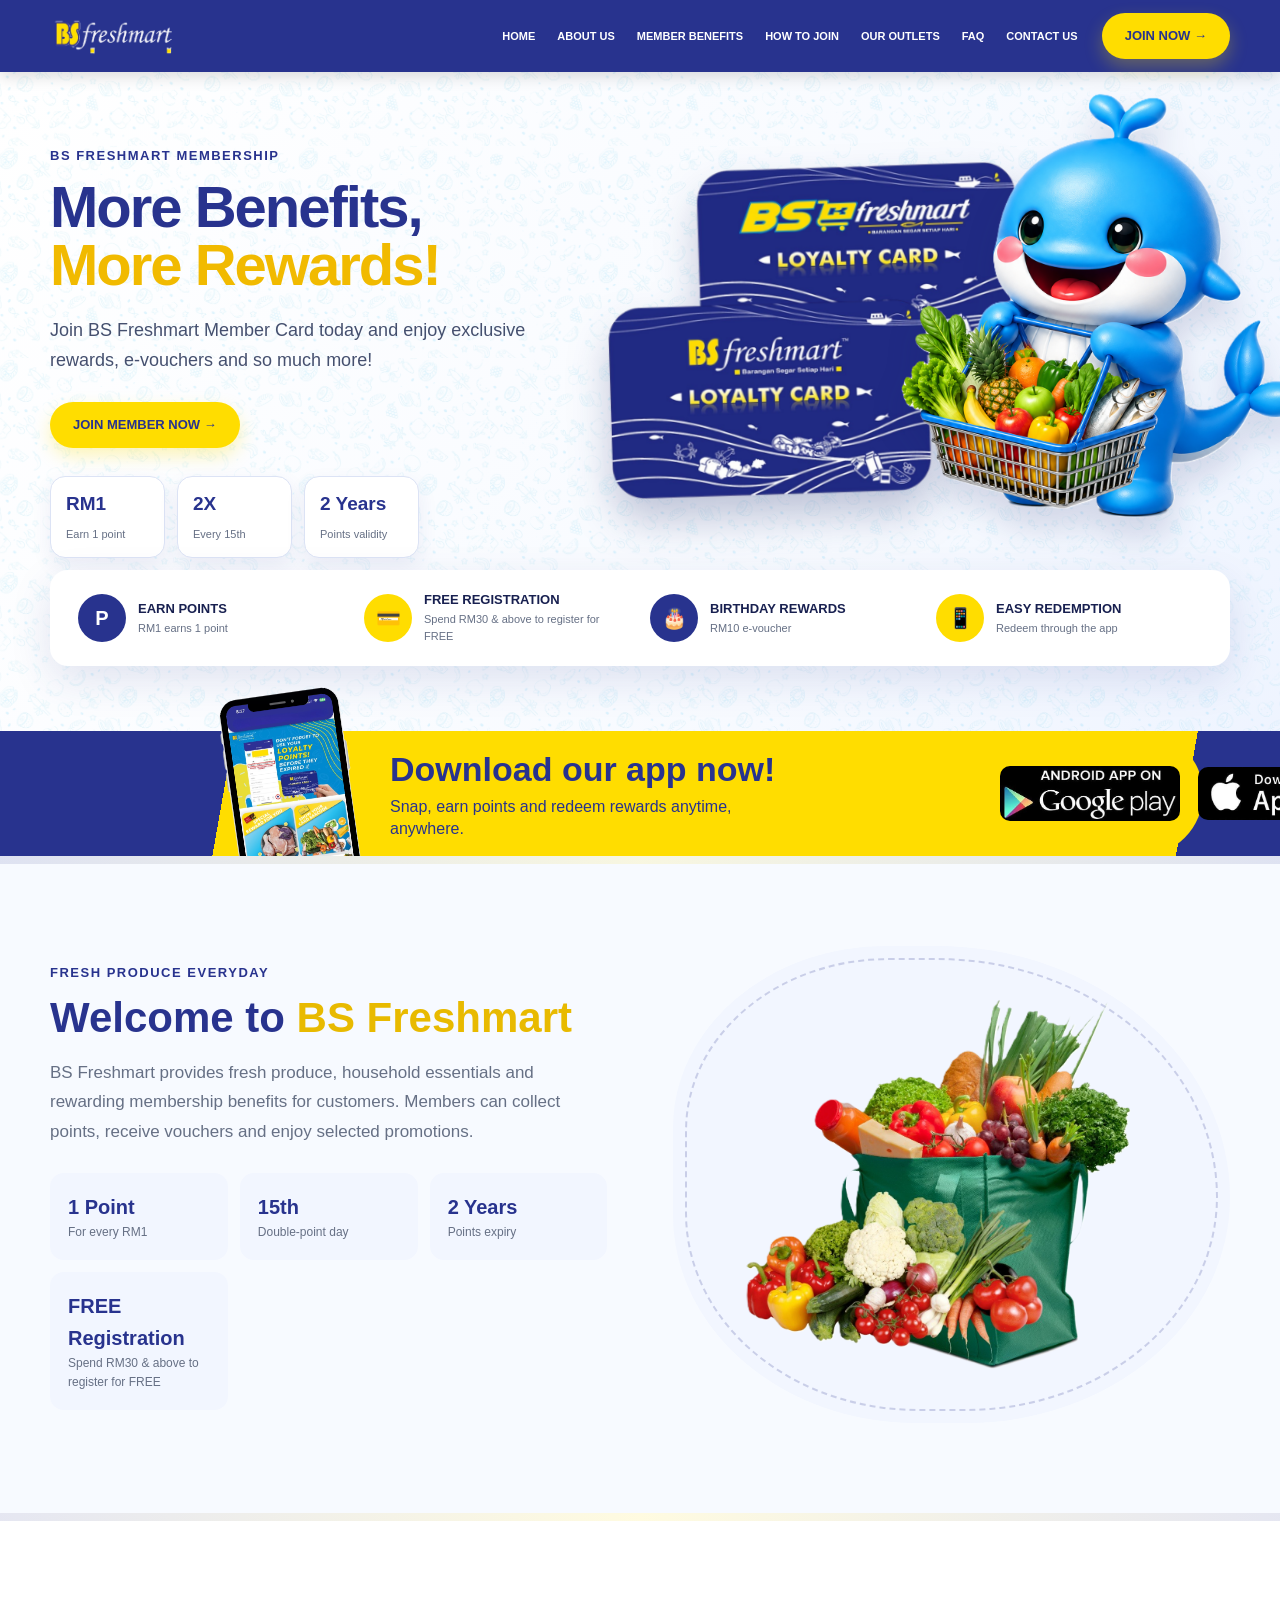
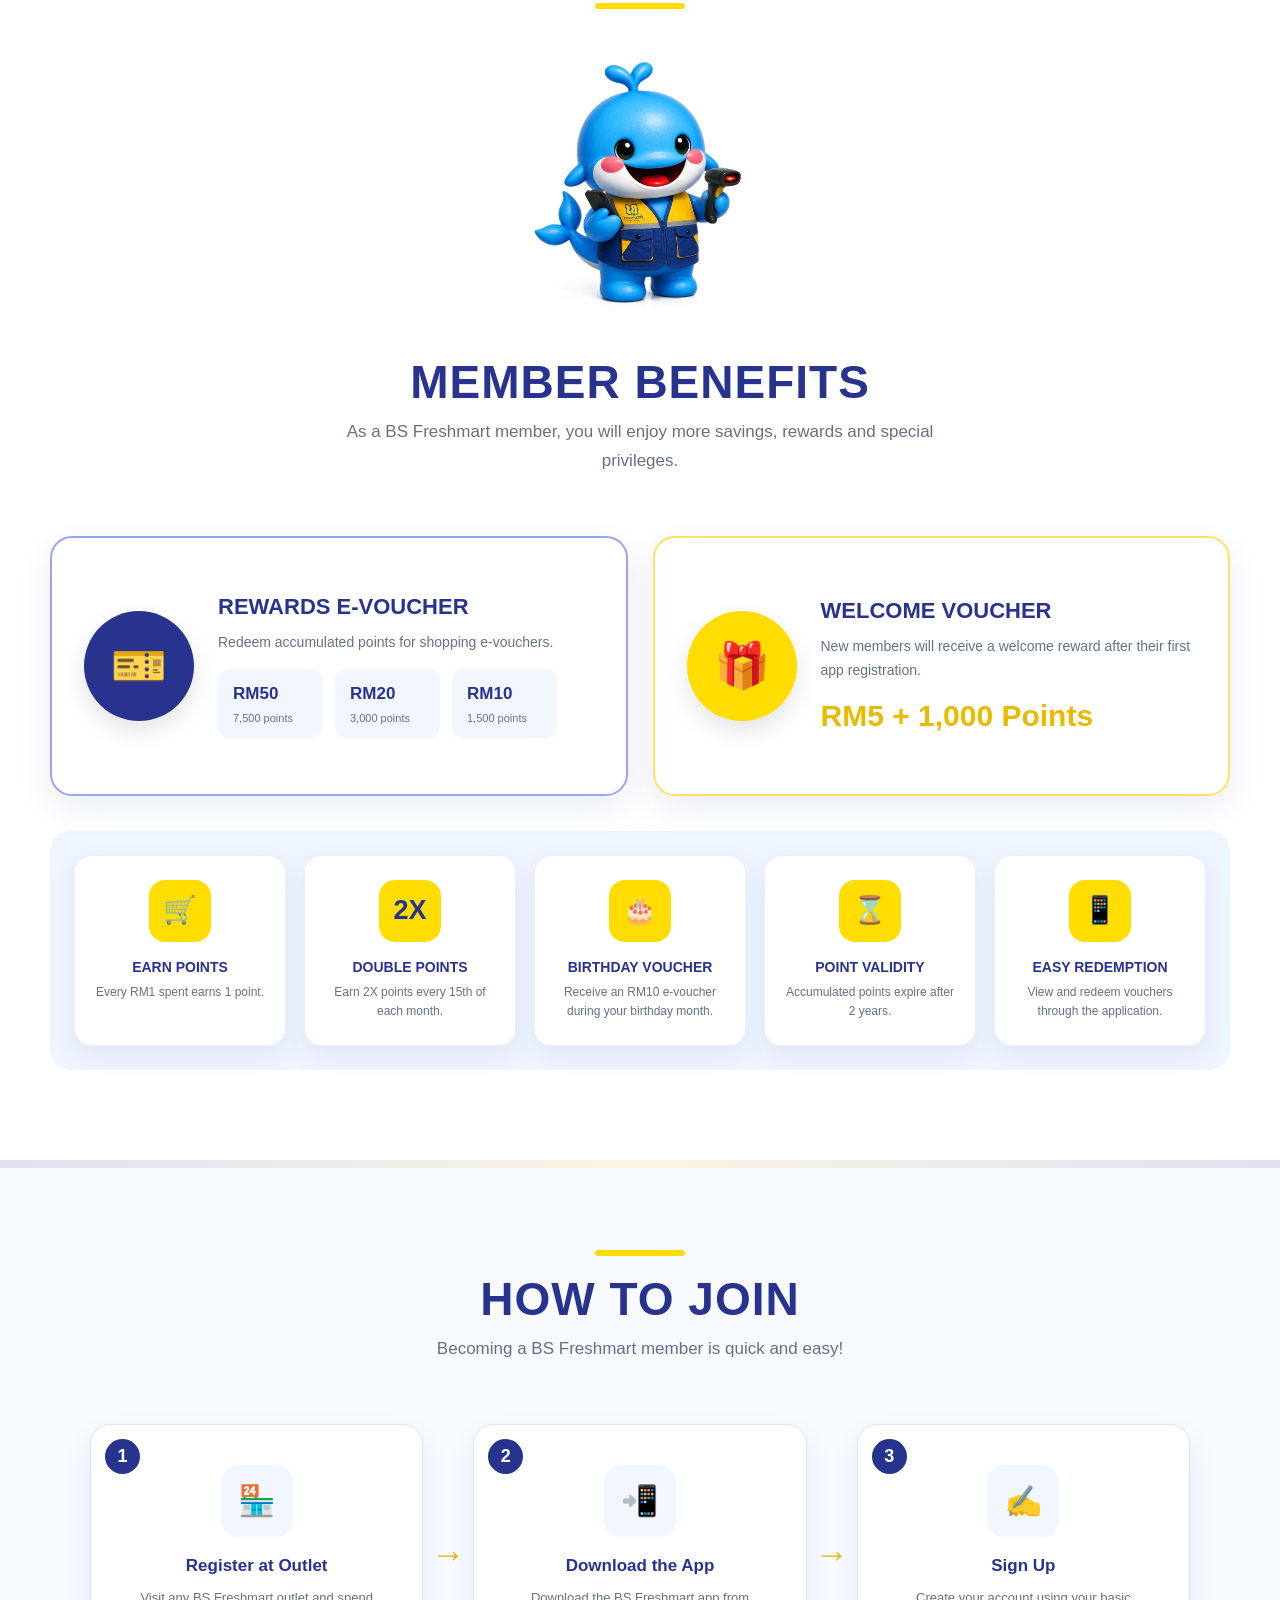
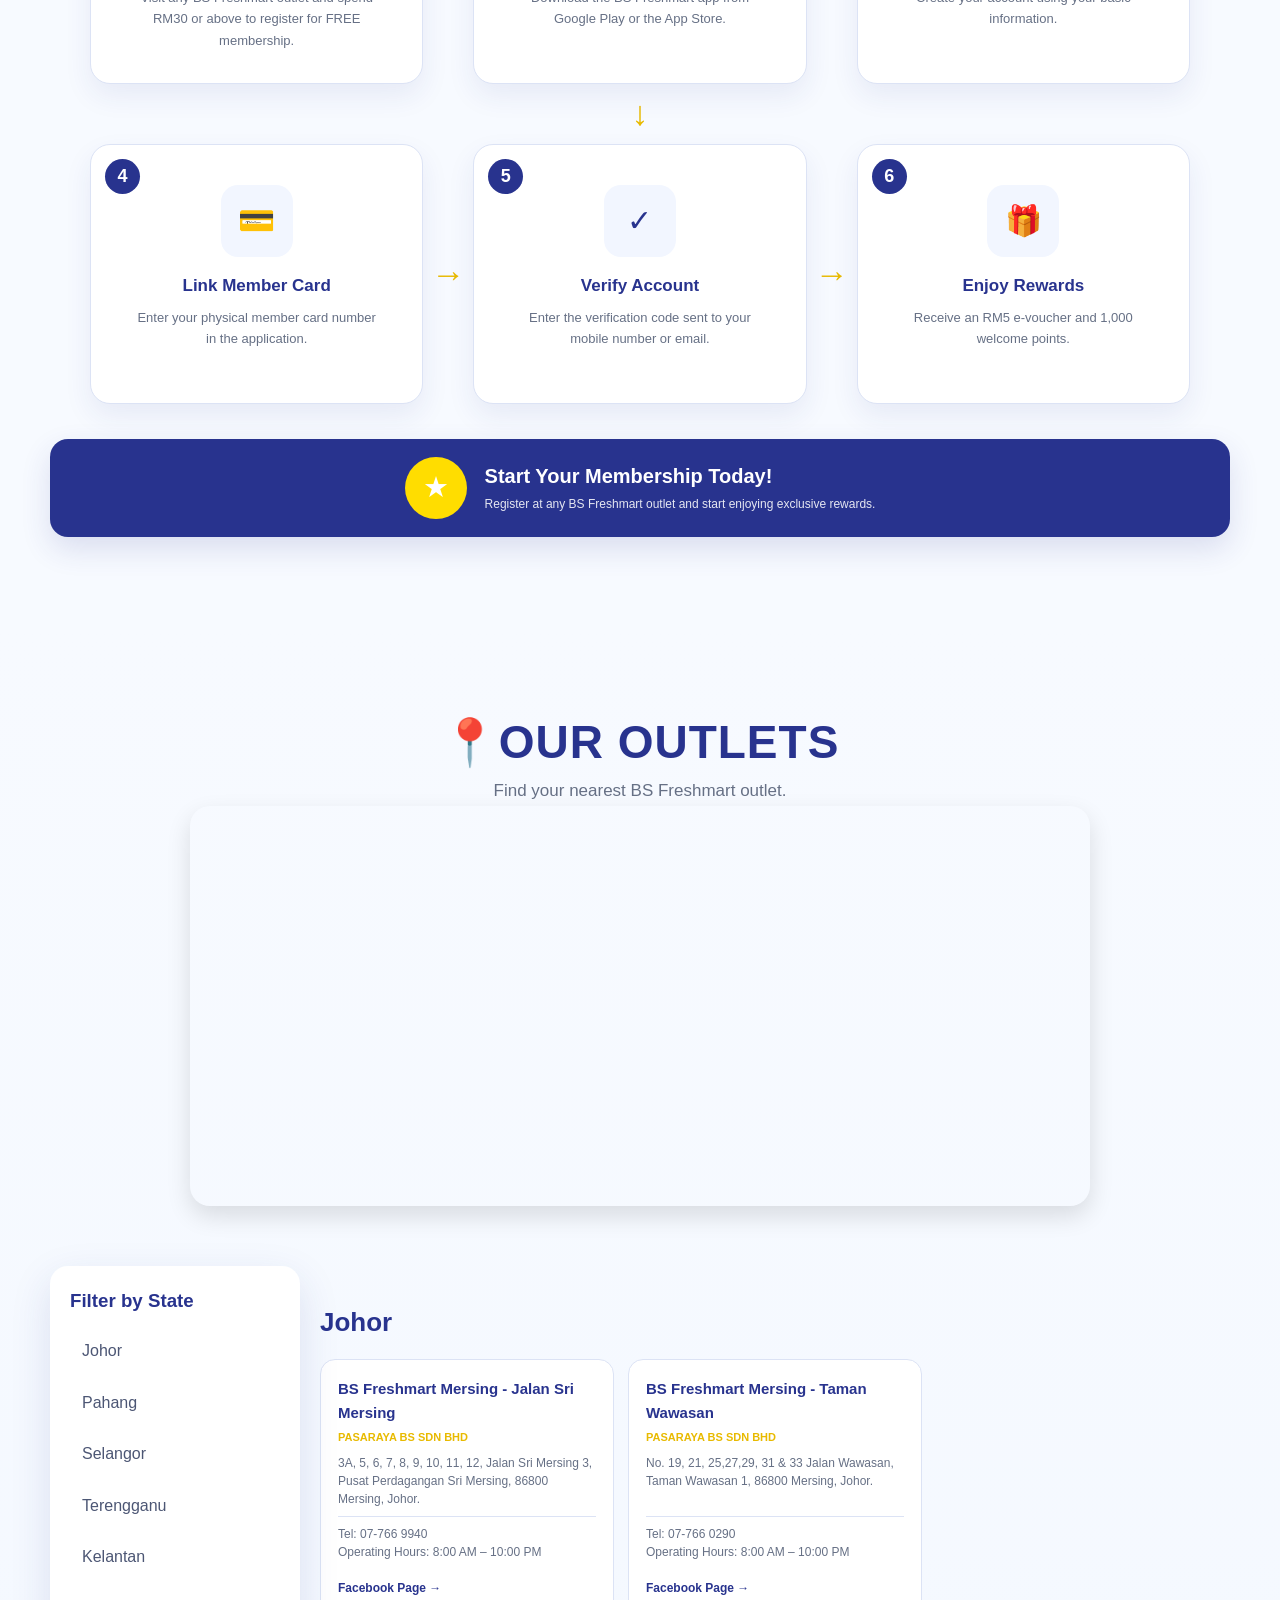
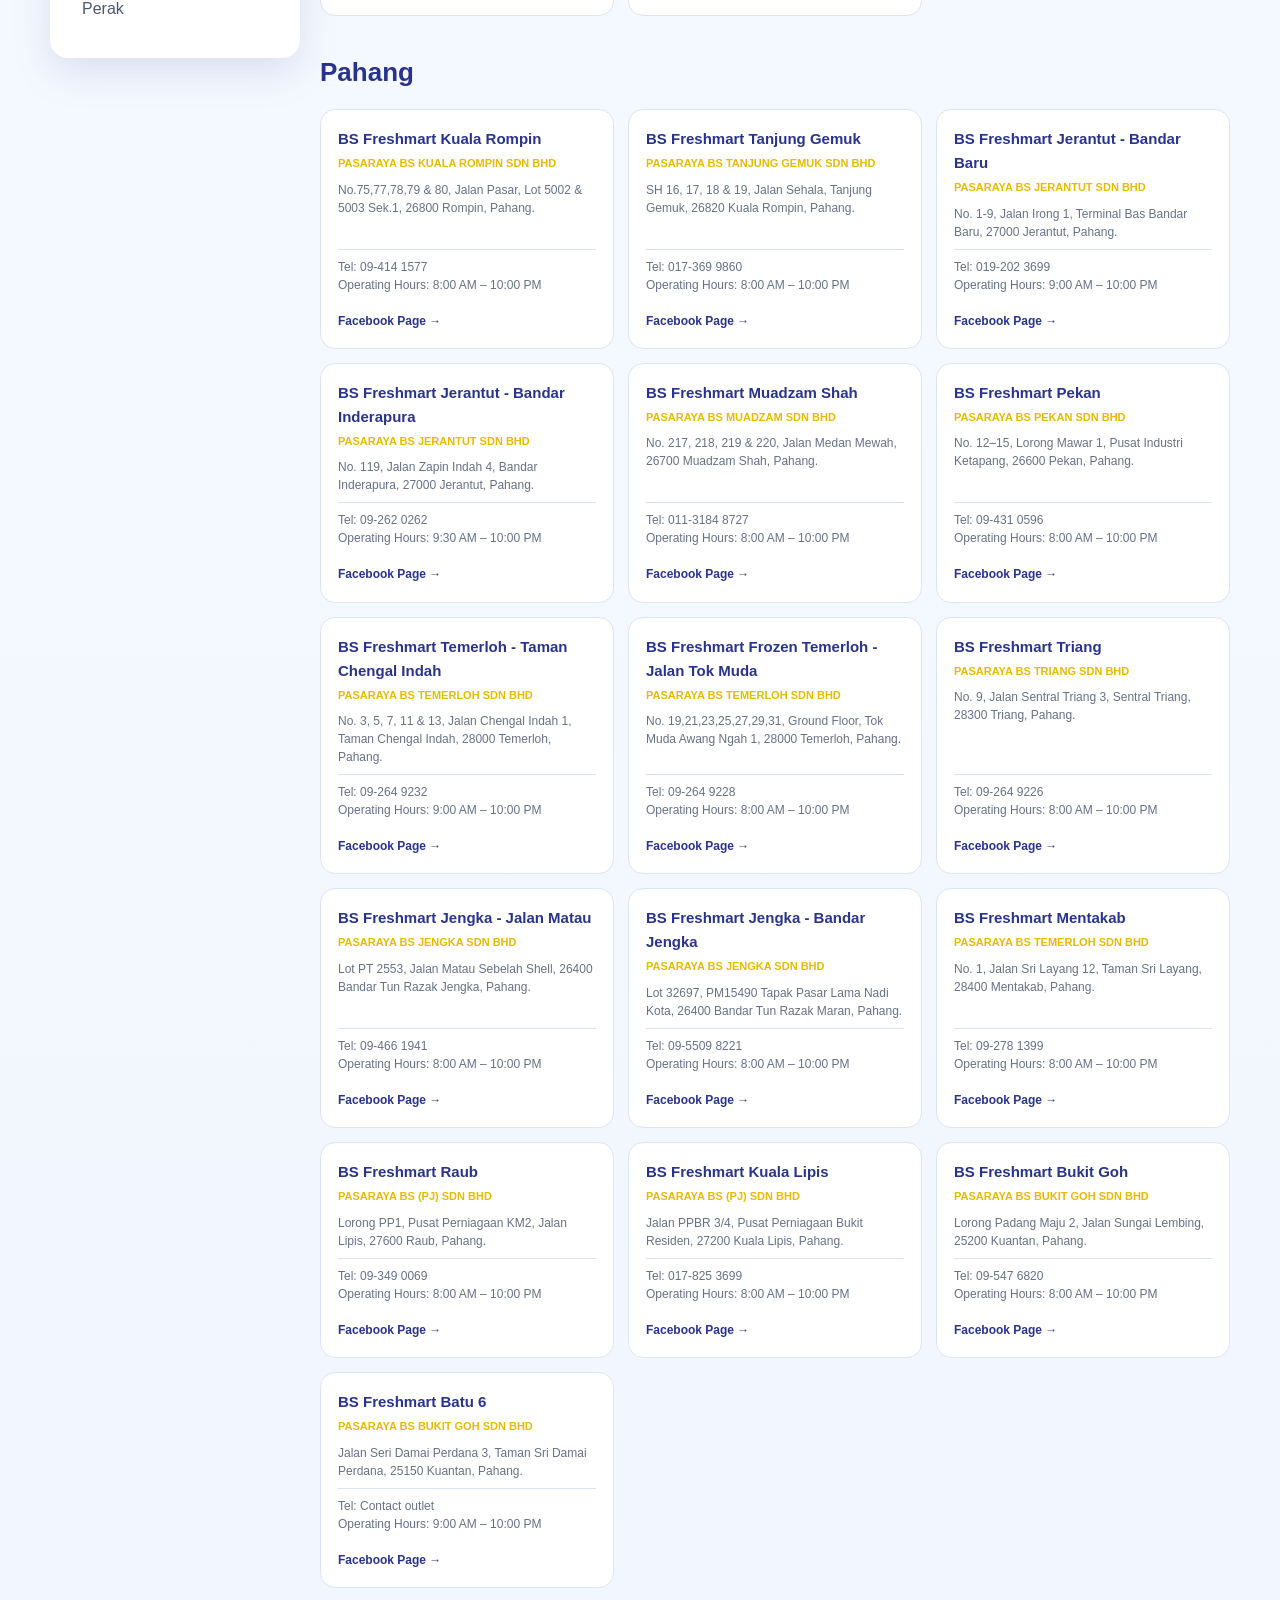
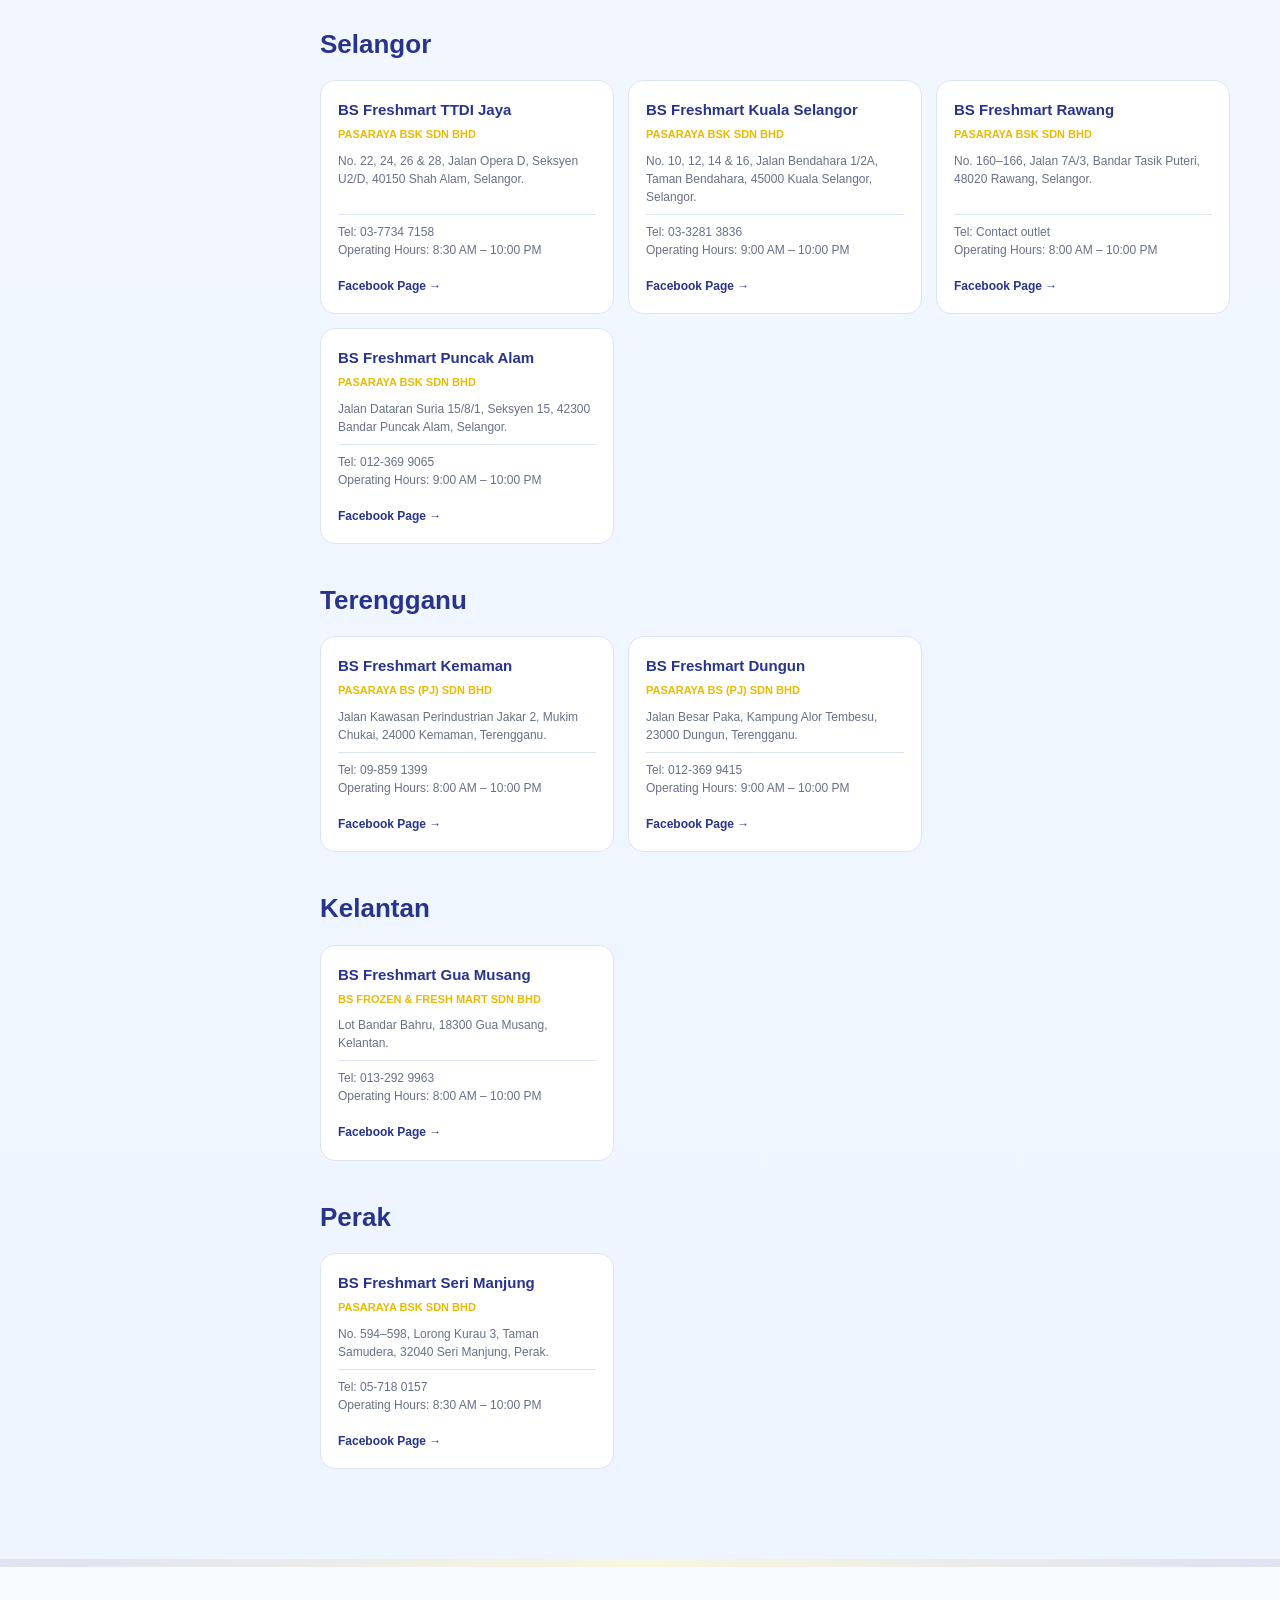
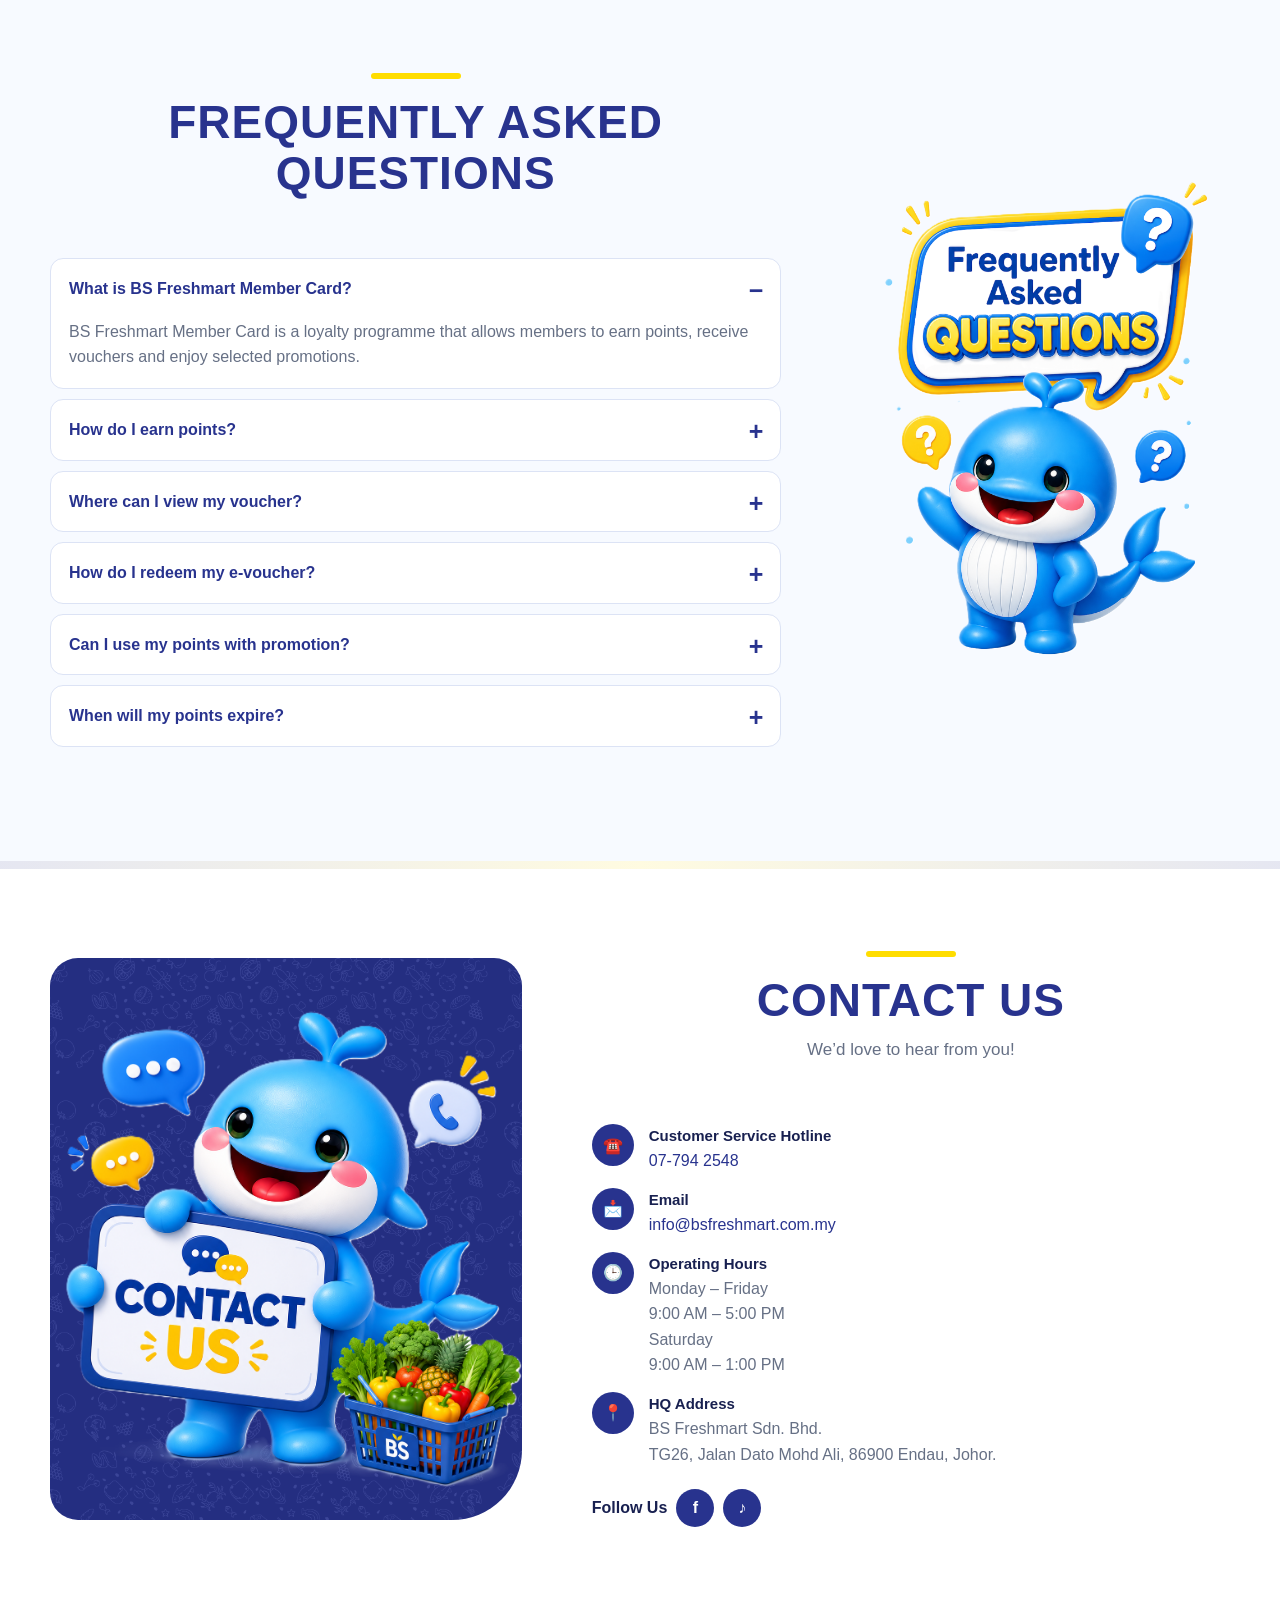
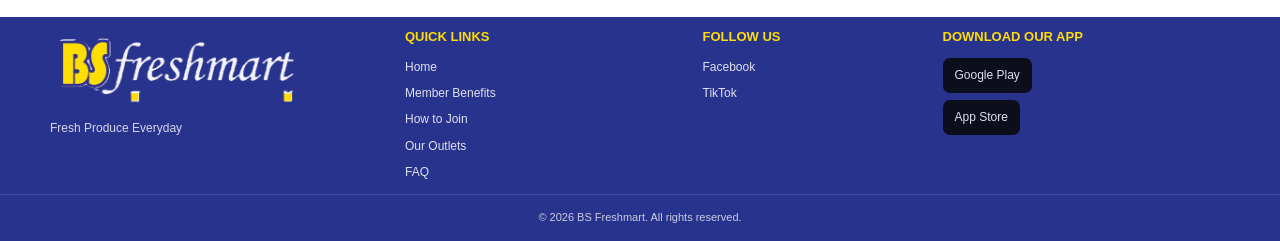
==== index.html @ 20826351 "Add files via upload" ====
<!DOCTYPE html>
<html lang="en">
<head>
    <meta charset="UTF-8">

    <meta
        name="viewport"
        content="width=device-width, initial-scale=1.0"
    >

    <title>BS Freshmart Member Card</title>

    <!-- Sambungan kepada fail CSS -->
    <link rel="stylesheet" href="style.css">
</head>

<body>

    <!-- ===================================
         NAVIGATION BAR
    ==================================== -->

    <header class="header">

        <div class="container navbar">

            <a href="#home" class="logo">
                <img
                    src="assets/logo2.png"
                    alt="BS Freshmart Logo"
                >
            </a>

            <nav class="navigation">

                <a href="#home">Home</a>

                <a href="#about">
                    About Us
                </a>

                <a href="#benefits">
                    Member Benefits
                </a>

                <a href="#join">
                    How to Join
                </a>

                <a href="#outlets">
                    Our Outlets
                </a>

                <a href="#faq">
                    FAQ
                </a>

                <a href="#contact">
                    Contact Us
                </a>

            </nav>

            <a href="#join" class="button button-yellow">
                Join Now →
            </a>

        </div>

    </header>


    <main>

        <!-- ===================================
             HOME SECTION
        ==================================== -->

        <section class="home" id="home">

            <div class="home-pattern"></div>

            <div class="container home-content">

                <div class="home-text">

                    <span class="small-title">
                        BS Freshmart Membership
                    </span>

                    <h1>
                        More Benefits,
                        <br>

                        <strong>
                            More Rewards!
                        </strong>
                    </h1>

                    <p>
                        Join BS Freshmart Member Card today
                        and enjoy exclusive rewards,
                        e-vouchers and so much more!
                    </p>

                    <a
                        href="#join"
                        class="button button-yellow"
                    >
                        Join Member Now →
                    </a>

                    <div class="home-information">

                        <div class="information-box">
                            <strong>RM1</strong>
                            <span>Earn 1 point</span>
                        </div>

                        <div class="information-box">
                            <strong>2X</strong>
                            <span>Every 15th</span>
                        </div>

                        <div class="information-box">
                            <strong>2 Years</strong>
                            <span>Points validity</span>
                        </div>

                    </div>

                </div>


                <div class="home-image">

                    

                    <img
                        class="member-card"
						src="assets/membercard.png"
						alt="BS Freshmart Member Card"
                    >

                    <img
                        class="whale-basket"
						src="assets/whale-basket.png"
						alt="BS Freshmart Blue Whale Mascot"
                    >

                </div>

            </div>


            <!-- Benefits ringkas -->

            <div class="container quick-benefits">
			

                <div class="quick-benefit-item">

                    <div class="quick-icon">
                        P
                    </div>

                    <div>
                        <h3>Earn Points</h3>
                        <p>RM1 earns 1 point</p>
                    </div>

                </div>
                <div class="quick-benefit-item">

				<div class="quick-icon yellow-icon">
				💳
				</div>

				<div>
				<h3>FREE Registration</h3>
				<p>Spend RM30 & above to register for FREE</p>
				</div>

</div>


                <div class="quick-benefit-item">

                    <div class="quick-icon">
                        🎂
                    </div>

                    <div>
                        <h3>Birthday Rewards</h3>
                        <p>RM10 e-voucher</p>
                    </div>

                </div>


                <div class="quick-benefit-item">

                    <div class="quick-icon yellow-icon">
                        📱
                    </div>

                    <div>
                        <h3>Easy Redemption</h3>
                        <p>Redeem through the app</p>
                    </div>

                </div>

            </div>


           <div class="download-app">

			<div class="download-content container">

			<div class="download-image">
				<img src="assets/phoneapp.png" alt="BS Freshmart App">
			</div>

			<div class="download-text">
            <h2>Download our app now!</h2>

            <p>
                Snap, earn points and redeem rewards
                anytime, anywhere.
            </p>
        </div>

        <div class="application-buttons">

            <a href="https://play.google.com/store/apps/details?id=com.panda.bsfreshmart">
			  <img src="assets/google.png" alt="Google play store">
            </a>

            <a href="https://apps.apple.com/my/app/bs-freshmart/id1570409634">
                <img src="assets/apple.png" alt="Apple play store">
            </a>

        </div>

    </div>

</div>
</section>


        <!-- ===================================
             ABOUT US
        ==================================== -->

        <section class="section about" id="about">

            <div class="container two-column">

                <div class="about-text">

                    <span class="small-title">
                        Fresh Produce Everyday
                    </span>

                    <h2>
                        Welcome to
                        <strong>
                            BS Freshmart
                        </strong>
                    </h2>

                    <p>
                        BS Freshmart provides fresh produce,
                        household essentials and rewarding
                        membership benefits for customers.
                        Members can collect points, receive
                        vouchers and enjoy selected promotions.
                    </p>

                    <div class="about-statistics">

                        <div>
                            <strong>1 Point</strong>
                            <span>For every RM1</span>
                        </div>

                        <div>
                            <strong>15th</strong>
                            <span>Double-point day</span>
                        </div>

                        <div>
                            <strong>2 Years</strong>
                            <span>Points expiry</span>
                        </div>
						<div>
                            <strong>FREE Registration</strong>
                            <span>Spend RM30 & above to register for FREE</span>
                        </div>

                    </div>

                </div>


                <div class="about-image">

                    <img
                        src="assets/grocery-bag.png"
                        alt="Fresh Groceries"
                    >
				
                </div>

            </div>

        </section>


        <!-- ===================================
             MEMBER BENEFITS
        ==================================== -->

        <section
            class="section member-benefits"
            id="benefits"
        >

            <div class="container">

                <div class="section-heading">

                    <span class="decoration">
                        ✦
                    </span>
					
					<img src="assets/whale-cart.png" class="benefits-whale" alt="Whale">
					
                    <h2>
                        Member Benefits
                    </h2>

                    <p>
                        As a BS Freshmart member, you will
                        enjoy more savings, rewards and
                        special privileges.
                    </p>

                </div>


                <div class="main-benefit-grid">

                    <!-- E-voucher -->

                    <div class="main-benefit-card blue-border">

                        <div class="benefit-round-icon blue-background">
                            🎫
                        </div>

                        <div class="benefit-card-text">

                            <h3>
                                Rewards E-Voucher
                            </h3>

                            <p>
                                Redeem accumulated points for
                                shopping e-vouchers.
                            </p>

                            <div class="voucher-list">

                                <div>
                                    <strong>RM50</strong>
                                    <span>7,500 points</span>
                                </div>

                                <div>
                                    <strong>RM20</strong>
                                    <span>3,000 points</span>
                                </div>

                                <div>
                                    <strong>RM10</strong>
                                    <span>1,500 points</span>
                                </div>

                            </div>

                        </div>

                    </div>


                    <!-- Welcome voucher -->

                    <div class="main-benefit-card yellow-border">

                        <div class="benefit-round-icon yellow-background">
                            🎁
                        </div>

                        <div class="benefit-card-text">

                            <h3>
                                Welcome Voucher
                            </h3>

                            <p>
                                New members will receive a
                                welcome reward after their
                                first app registration.
                            </p>

                            <strong class="welcome-reward">
                                RM5 + 1,000 Points
                            </strong>

                        </div>

                    </div>

                </div>


                <!-- Benefits kecil -->

                <div class="benefit-small-grid">

                    <div class="small-benefit-card">

                        <div class="small-benefit-icon">
                            🛒
                        </div>

                        <h3>
                            Earn Points
                        </h3>

                        <p>
                            Every RM1 spent earns 1 point.
                        </p>

                    </div>


                    <div class="small-benefit-card">

                        <div class="small-benefit-icon">
                            2X
                        </div>

                        <h3>
                            Double Points
                        </h3>

                        <p>
                            Earn 2X points every 15th
                            of each month.
                        </p>

                    </div>


                    <div class="small-benefit-card">

                        <div class="small-benefit-icon">
                            🎂
                        </div>

                        <h3>
                            Birthday Voucher
                        </h3>

                        <p>
                            Receive an RM10 e-voucher
                            during your birthday month.
                        </p>

                    </div>


                    <div class="small-benefit-card">

                        <div class="small-benefit-icon">
                            ⌛
                        </div>

                        <h3>
                            Point Validity
                        </h3>

                        <p>
                            Accumulated points expire
                            after 2 years.
                        </p>

                    </div>


                    <div class="small-benefit-card">

                        <div class="small-benefit-icon">
                            📱
                        </div>

                        <h3>
                            Easy Redemption
                        </h3>

                        <p>
                            View and redeem vouchers
                            through the application.
                        </p>

                    </div>

                </div>

            </div>

        </section>


    

<!-- ===================================
     HOW TO JOIN
=================================== -->

<section class="section how-to-join" id="join">

    <div class="container">

        <div class="section-heading">

            <span class="decoration">✦</span>

            <h2>How to Join</h2>

            <p>
                Becoming a BS Freshmart member
                is quick and easy!
            </p>

        </div>


        <!-- BARIS PERTAMA: STEP 1 HINGGA 3 -->

        <div class="steps-grid">

            <!-- STEP 1 -->

            <div class="step-card">

                <span class="step-number">
                    1
                </span>

                <div class="step-image">
                    🏪
                </div>

                <h3>
                    Register at Outlet
                </h3>

                <p>
                    Visit any BS Freshmart outlet and spend
                    RM30 or above to register for FREE membership.
                </p>

            </div>


            <div class="step-arrow">
                →
            </div>


            <!-- STEP 2 -->

            <div class="step-card">

                <span class="step-number">
                    2
                </span>

                <div class="step-image">
                    📲
                </div>

                <h3>
                    Download the App
                </h3>

                <p>
                    Download the BS Freshmart app from
                    Google Play or the App Store.
                </p>

            </div>


            <div class="step-arrow">
                →
            </div>


            <!-- STEP 3 -->

            <div class="step-card">

                <span class="step-number">
                    3
                </span>

                <div class="step-image">
                    ✍
                </div>

                <h3>
                    Sign Up
                </h3>

                <p>
                    Create your account using
                    your basic information.
                </p>

            </div>

        </div>


        <!-- ANAK PANAH KE BARIS KEDUA -->

        <div class="steps-down-arrow">
            ↓
        </div>


        <!-- BARIS KEDUA: STEP 4 HINGGA 6 -->

        <div class="steps-grid">

            <!-- STEP 4 -->

            <div class="step-card">

                <span class="step-number">
                    4
                </span>

                <div class="step-image">
                    💳
                </div>

                <h3>
                    Link Member Card
                </h3>

                <p>
                    Enter your physical member card
                    number in the application.
                </p>

            </div>


            <div class="step-arrow">
                →
            </div>


            <!-- STEP 5 -->

            <div class="step-card">

                <span class="step-number">
                    5
                </span>

                <div class="step-image">
                    ✓
                </div>

                <h3>
                    Verify Account
                </h3>

                <p>
                    Enter the verification code sent
                    to your mobile number or email.
                </p>

            </div>


            <div class="step-arrow">
                →
            </div>


            <!-- STEP 6 -->

            <div class="step-card">

                <span class="step-number">
                    6
                </span>

                <div class="step-image">
                    🎁
                </div>

                <h3>
                    Enjoy Rewards
                </h3>

                <p>
                    Receive an RM5 e-voucher and
                    1,000 welcome points.
                </p>

            </div>

        </div>


        <!-- BANNER BAWAH -->

        <div class="join-banner">

            <div class="join-banner-left">

                <div class="star-circle">
                    ★
                </div>

                <div class="join-banner-text">

                    <h3>
                        Start Your Membership Today!
                    </h3>

                    <p>
                        Register at any BS Freshmart outlet
                        and start enjoying exclusive rewards.
                    </p>

                </div>

            </div>

        </div>

    </div>

</section>


        <!-- ===================================
             OUR OUTLETS
        ==================================== -->

        <section class="section outlets" id="outlets">

            <div class="container">

                <div class="section-heading">

                    <span class="decoration">
                        ⌖
                    </span>

                    <h2>
                        📍Our Outlets
                    </h2>

                    <p>
                        Find your nearest BS Freshmart outlet.
                    </p>
					<div class="map-container">
					<iframe src="https://www.google.com/maps/d/u/0/embed?mid=1y1UYYym5fzbfb0qiQ6_2-i5fQzjW6To&ehbc=2E312F" width="540" height="280"></iframe>
				
    </div>

                </div>
				


                <div class="outlet-layout">

                    <!-- Negeri -->

                    <aside class="outlet-sidebar">

                        <h3>
                            Filter by State
                        </h3>

                        <a href="#johor">
                            Johor
                        </a>

                        <a href="#pahang">
                            Pahang
                        </a>

                        <a href="#selangor">
                            Selangor
                        </a>

                        <a href="#terengganu">
                            Terengganu
                        </a>

                        <a href="#kelantan">
                            Kelantan
                        </a>

                        <a href="#perak">
                            Perak
                        </a>

                    </aside>


                    <div class="outlet-main">

                        <!-- Map visual -->

                       


                        <!-- Johor -->

                        <h3 class="state-title" id="johor">
                            Johor
                        </h3>

                        <div class="outlet-card-grid">

                            <div class="outlet-card">

                                <h3>
                                    BS Freshmart Mersing - Jalan Sri Mersing
                                </h3>

                                <span class="company-name">
                                    PASARAYA BS 
									SDN BHD
                                </span>

                                <p>
                                    3A, 5, 6, 7, 8, 9, 10, 11, 12,
                                    Jalan Sri Mersing 3,
                                    Pusat Perdagangan Sri Mersing,
                                    86800 Mersing, Johor.
                                </p>

                                <p class="outlet-details">
                                    Tel: 07-766 9940
                                    <br>
                                    Operating Hours:
                                    8:00 AM – 10:00 PM
                                </p>

                                <a href="https://www.facebook.com/share/1858J7LE2o/?mibextid=wwXIfr">
                                    Facebook Page →
                                </a>

                            </div>


                            <div class="outlet-card">

                                <h3>
                                    BS Freshmart Mersing - Taman Wawasan
                                </h3>

                                <span class="company-name">
                                    PASARAYA BS 
									SDN BHD
                               
                                </span>

                                <p>
                                    No. 19, 21, 25,27,29, 31 & 33 Jalan Wawasan, 
									Taman Wawasan 1,
									86800 Mersing, Johor.
                                </p>

                                <p class="outlet-details">
                                    Tel: 07-766 0290
                                    <br>
                                    Operating Hours:
                                    8:00 AM – 10:00 PM
                                </p>

                                <a href="https://www.facebook.com/bsfreshmartmersing/">
                                    Facebook Page →
                                </a>

                            </div>

                        </div>


                        <!-- Pahang -->

                        <h3 class="state-title" id="pahang">
                            Pahang
                        </h3>

                        <div class="outlet-card-grid">

                            <div class="outlet-card">

                                <h3>
                                    BS Freshmart Kuala Rompin
                                </h3>

                                <span class="company-name">
                                    PASARAYA BS KUALA ROMPIN
                                    SDN BHD
                                </span>

                                <p>
                                    No.75,77,78,79 & 80,
									Jalan Pasar, 
									Lot 5002 & 5003 Sek.1, 
									26800 Rompin, Pahang.
                                </p>

                                <p class="outlet-details">
                                    Tel: 09-414 1577
                                    <br>
                                    Operating Hours:
                                    8:00 AM – 10:00 PM
                                </p>

                                <a href="https://www.facebook.com/bsfreshmartrompin/">
                                    Facebook Page →
                                </a>

                            </div>


                            <div class="outlet-card">

                                <h3>
                                    BS Freshmart Tanjung Gemuk
                                </h3>

                                <span class="company-name">
                                    PASARAYA BS TANJUNG GEMUK
                                    SDN BHD
                                </span>

                                <p>
                                    SH 16, 17, 18 & 19,
                                    Jalan Sehala,
                                    Tanjung Gemuk,
                                    26820 Kuala Rompin,
                                    Pahang.
                                </p>

                                <p class="outlet-details">
                                    Tel: 017-369 9860
                                    <br>
                                    Operating Hours:
                                    8:00 AM – 10:00 PM
                                </p>

                                <a href="https://www.facebook.com/bsfreshmarttanjunggemuk/">
                                    Facebook Page →
                                </a>

                            </div>


                            <div class="outlet-card">

                                <h3>
                                    BS Freshmart Jerantut - Bandar Baru
                                </h3>

                                <span class="company-name">
                                    PASARAYA BS JERANTUT
                                    SDN BHD
                                </span>

                                <p>
                                    No. 1-9,
                                    Jalan Irong 1,
									Terminal Bas Bandar Baru,
                                    27000 Jerantut,
                                    Pahang.
                                </p>

                                <p class="outlet-details">
                                    Tel: 019-202 3699
                                    <br>
                                    Operating Hours:
                                    9:00 AM – 10:00 PM
                                </p>

                                <a href="https://www.facebook.com/bsfreshmartjerantut2/">
                                    Facebook Page →
                                </a>

                            </div>
							
							<div class="outlet-card">

                                <h3>
                                    BS Freshmart Jerantut - Bandar Inderapura
                                </h3>

                                <span class="company-name">
                                    PASARAYA BS JERANTUT
                                    SDN BHD
                                </span>

                                <p>
                                    No. 119,
                                    Jalan Zapin Indah 4,
                                    Bandar Inderapura,
                                    27000 Jerantut,
                                    Pahang.
                                </p>

                                <p class="outlet-details">
                                    Tel: 09-262 0262
                                    <br>
                                    Operating Hours:
                                    9:30 AM – 10:00 PM
                                </p>

                                <a href="https://www.facebook.com/bsfreshmartjerantut/">
                                    Facebook Page →
                                </a>

                            </div>

                            <div class="outlet-card">

                                <h3>
                                    BS Freshmart Muadzam Shah
                                </h3>

                                <span class="company-name">
                                    PASARAYA BS MUADZAM
                                    SDN BHD
                                </span>

                                <p>
                                    No. 217, 218, 219 & 220,
                                    Jalan Medan Mewah,
                                    26700 Muadzam Shah,
                                    Pahang.
                                </p>

                                <p class="outlet-details">
                                    Tel: 011-3184 8727
                                    <br>
                                    Operating Hours:
                                    8:00 AM – 10:00 PM
                                </p>

                                <a href="https://www.facebook.com/bsfreshmartmuadzamshah/">
                                    Facebook Page →
                                </a>

                            </div>


                            <div class="outlet-card">

                                <h3>
                                    BS Freshmart Pekan
                                </h3>

                                <span class="company-name">
                                    PASARAYA BS PEKAN
                                    SDN BHD
                                </span>

                                <p>
                                    No. 12–15,
                                    Lorong Mawar 1,
                                    Pusat Industri Ketapang,
                                    26600 Pekan,
                                    Pahang.
                                </p>

                                <p class="outlet-details">
                                    Tel: 09-431 0596
                                    <br>
                                    Operating Hours:
                                    8:00 AM – 10:00 PM
                                </p>

                                <a href="https://www.facebook.com/bsfreshmartpekan/">
                                    Facebook Page →
                                </a>

                            </div>


                            <div class="outlet-card">

                                <h3>
                                    BS Freshmart Temerloh - Taman Chengal Indah
                                </h3>

                                <span class="company-name">
                                    PASARAYA BS TEMERLOH
                                    SDN BHD
                                </span>

                                <p>
                                    No. 3, 5, 7, 11 & 13,
                                    Jalan Chengal Indah 1,
                                    Taman Chengal Indah,
                                    28000 Temerloh,
                                    Pahang.
                                </p>

                                <p class="outlet-details">
                                    Tel: 09-264 9232
                                    <br>
                                    Operating Hours:
                                    9:00 AM – 10:00 PM
                                </p>

                                <a href="https://www.facebook.com/bsfreshmarttemerloh/">
                                    Facebook Page →
                                </a>

                            </div>


                            <div class="outlet-card">

                                <h3>
                                    BS Freshmart Frozen Temerloh - Jalan Tok Muda
                                </h3>

                                <span class="company-name">
                                    PASARAYA BS TEMERLOH
                                    SDN BHD
                                </span>

                                <p>
                                    No. 19,21,23,25,27,29,31,
									Ground Floor,
									Tok Muda Awang Ngah 1,
									28000 Temerloh,
									Pahang.
                                </p>

                                <p class="outlet-details">
                                    Tel: 09-264 9228
                                    <br>
                                    Operating Hours:
                                    8:00 AM – 10:00 PM
                                </p>

                                <a href="https://www.facebook.com/bsfreshmartfrozentemerloh/">
                                    Facebook Page →
                                </a>

                            </div>


							<div class="outlet-card">

                                <h3>
                                    BS Freshmart Triang
                                </h3>

                                <span class="company-name">
                                    PASARAYA BS TRIANG
                                    SDN BHD
                                </span>

                                <p>
                                    No. 9,
                                    Jalan Sentral Triang 3,
                                    Sentral Triang,
                                    28300 Triang,
                                    Pahang.
                                </p>

                                <p class="outlet-details">
                                    Tel: 09-264 9226
                                    <br>
                                    Operating Hours:
                                    8:00 AM – 10:00 PM
                                </p>

                                <a href="https://www.facebook.com/bsfreshmarttriang/">
                                    Facebook Page →
                                </a>

                            </div>
							
                            <div class="outlet-card">

                                <h3>
                                    BS Freshmart Jengka - Jalan Matau
                                </h3>

                                <span class="company-name">
                                    PASARAYA BS JENGKA
                                    SDN BHD
                                </span>

                                <p>
                                    Lot PT 2553,
                                    Jalan Matau Sebelah Shell,
                                    26400 Bandar Tun Razak
                                    Jengka, Pahang.
                                </p>

                                <p class="outlet-details">
                                    Tel: 09-466 1941
                                    <br>
                                    Operating Hours:
                                    8:00 AM – 10:00 PM
                                </p>

                                <a href="https://www.facebook.com/bsfreshmartjengka2/">
                                    Facebook Page →
                                </a>

                            </div>
							
							<div class="outlet-card">

                                <h3>
                                    BS Freshmart Jengka - Bandar Jengka
                                </h3>

                                <span class="company-name">
                                    PASARAYA BS JENGKA
                                    SDN BHD
                                </span>

                                <p>
                                    Lot 32697, PM15490
                                    Tapak Pasar Lama Nadi Kota,
                                    26400 Bandar Tun Razak
                                    Maran, Pahang.
                                </p>

                                <p class="outlet-details">
                                    Tel: 09-5509 8221
                                    <br>
                                    Operating Hours:
                                    8:00 AM – 10:00 PM
                                </p>

                                <a href="https://www.facebook.com/bsfreshmartjengka2/">
                                    Facebook Page →
                                </a>

                            </div>
							


                            <div class="outlet-card">

                                <h3>
                                    BS Freshmart Mentakab
                                </h3>

                                <span class="company-name">
                                    PASARAYA BS TEMERLOH
                                    SDN BHD
                                </span>

                                <p>
                                    No. 1,
                                    Jalan Sri Layang 12,
                                    Taman Sri Layang,
                                    28400 Mentakab,
                                    Pahang.
                                </p>

                                <p class="outlet-details">
                                    Tel: 09-278 1399
                                    <br>
                                    Operating Hours:
                                    8:00 AM – 10:00 PM
                                </p>

                                <a href="https://www.facebook.com/bsfreshmartmentakab/">
                                    Facebook Page →
                                </a>

                            </div>


                            <div class="outlet-card">

                                <h3>
                                    BS Freshmart Raub
                                </h3>

                                <span class="company-name">
                                    PASARAYA BS (PJ)
                                    SDN BHD
                                </span>

                                <p>
                                    Lorong PP1,
                                    Pusat Perniagaan KM2,
                                    Jalan Lipis,
                                    27600 Raub,
                                    Pahang.
                                </p>

                                <p class="outlet-details">
                                    Tel: 09-349 0069
                                    <br>
                                    Operating Hours:
                                    8:00 AM – 10:00 PM
                                </p>

                                <a href="https://www.facebook.com/bsfreshmartraub/">
                                    Facebook Page →
                                </a>

                            </div>


                            <div class="outlet-card">

                                <h3>
                                    BS Freshmart Kuala Lipis
                                </h3>

                                <span class="company-name">
                                    PASARAYA BS (PJ)
                                    SDN BHD
                                </span>

                                <p>
                                    Jalan PPBR 3/4,
                                    Pusat Perniagaan
                                    Bukit Residen,
                                    27200 Kuala Lipis,
                                    Pahang.
                                </p>

                                <p class="outlet-details">
                                    Tel: 017-825 3699
                                    <br>
                                    Operating Hours:
                                    8:00 AM – 10:00 PM
                                </p>

                                <a href="https://www.facebook.com/bsfreshmartkualalipis/">
                                    Facebook Page →
                                </a>

                            </div>


                            <div class="outlet-card">

                                <h3>
                                    BS Freshmart Bukit Goh
                                </h3>

                                <span class="company-name">
                                    PASARAYA BS BUKIT GOH
                                    SDN BHD
                                </span>

                                <p>
                                    Lorong Padang Maju 2,
                                    Jalan Sungai Lembing,
                                    25200 Kuantan,
                                    Pahang.
                                </p>

                                <p class="outlet-details">
                                    Tel: 09-547 6820
                                    <br>
                                    Operating Hours:
                                    8:00 AM – 10:00 PM
                                </p>

                                <a href="https://www.facebook.com/bsfreshmartbukitgoh/">
                                    Facebook Page →
                                </a>

                            </div>


                            <div class="outlet-card">

                                <h3>
                                    BS Freshmart Batu 6
                                </h3>

                                <span class="company-name">
                                    PASARAYA BS BUKIT GOH
                                    SDN BHD
                                </span>

                                <p>
                                    Jalan Seri Damai Perdana 3,
                                    Taman Sri Damai Perdana,
                                    25150 Kuantan,
                                    Pahang.
                                </p>

                                <p class="outlet-details">
                                    Tel: Contact outlet
                                    <br>
                                    Operating Hours:
                                    9:00 AM – 10:00 PM
                                </p>

                                <a href="https://www.facebook.com/bsfreshmartbatu6/">
                                    Facebook Page →
                                </a>

                            </div>

                        </div>


                        <!-- Selangor -->

                        <h3 class="state-title" id="selangor">
                            Selangor
                        </h3>

                        <div class="outlet-card-grid">

                            <div class="outlet-card">

                                <h3>
                                    BS Freshmart TTDI Jaya
                                </h3>

                                <span class="company-name">
                                    PASARAYA BSK SDN BHD
                                </span>

                                <p>
                                    No. 22, 24, 26 & 28,
                                    Jalan Opera D,
                                    Seksyen U2/D,
                                    40150 Shah Alam,
                                    Selangor.
                                </p>

                                <p class="outlet-details">
                                    Tel: 03-7734 7158
                                    <br>
                                    Operating Hours:
                                    8:30 AM – 10:00 PM
                                </p>

                                <a href="https://www.facebook.com/bskfreshmartttdijaya/">
                                    Facebook Page →
                                </a>

                            </div>


                            <div class="outlet-card">

                                <h3>
                                    BS Freshmart Kuala Selangor
                                </h3>

                                <span class="company-name">
                                    PASARAYA BSK SDN BHD
                                </span>

                                <p>
                                    No. 10, 12, 14 & 16,
                                    Jalan Bendahara 1/2A,
                                    Taman Bendahara,
                                    45000 Kuala Selangor,
                                    Selangor.
                                </p>

                                <p class="outlet-details">
                                    Tel: 03-3281 3836
                                    <br>
                                    Operating Hours:
                                    9:00 AM – 10:00 PM
                                </p>

                                <a href="https://www.facebook.com/bskfreshmartkualaselangor/">
                                    Facebook Page →
                                </a>

                            </div>


                            <div class="outlet-card">

                                <h3>
                                    BS Freshmart Rawang
                                </h3>

                                <span class="company-name">
                                    PASARAYA BSK SDN BHD
                                </span>

                                <p>
                                    No. 160–166,
                                    Jalan 7A/3,
                                    Bandar Tasik Puteri,
                                    48020 Rawang,
                                    Selangor.
                                </p>

                                <p class="outlet-details">
                                    Tel: Contact outlet
                                    <br>
                                    Operating Hours:
                                    8:00 AM – 10:00 PM
                                </p>

                                <a href="https://www.facebook.com/bskfreshmartrawang/">
                                    Facebook Page →
                                </a>

                            </div>


                            <div class="outlet-card">

                                <h3>
                                    BS Freshmart Puncak Alam
                                </h3>

                                <span class="company-name">
                                    PASARAYA BSK SDN BHD
                                </span>

                                <p>
                                    Jalan Dataran Suria 15/8/1,
                                    Seksyen 15,
                                    42300 Bandar Puncak Alam,
                                    Selangor.
                                </p>

                                <p class="outlet-details">
                                    Tel: 012-369 9065
                                    <br>
                                    Operating Hours:
                                    9:00 AM – 10:00 PM
                                </p>

                                <a href="https://www.facebook.com/bskfreshmartpuncakalam/">
                                    Facebook Page →
                                </a>

                            </div>

                        </div>


                        <!-- Terengganu -->

                        <h3
                            class="state-title"
                            id="terengganu"
                        >
                            Terengganu
                        </h3>

                        <div class="outlet-card-grid">

                            <div class="outlet-card">

                                <h3>
                                    BS Freshmart Kemaman
                                </h3>

                                <span class="company-name">
                                    PASARAYA BS (PJ)
                                    SDN BHD
                                </span>

                                <p>
                                    Jalan Kawasan Perindustrian
                                    Jakar 2, Mukim Chukai,
                                    24000 Kemaman,
                                    Terengganu.
                                </p>

                                <p class="outlet-details">
                                    Tel: 09-859 1399
                                    <br>
                                    Operating Hours:
                                    8:00 AM – 10:00 PM
                                </p>

                                <a href="https://www.facebook.com/bsfreshmartkemaman/">
                                    Facebook Page →
                                </a>

                            </div>


                            <div class="outlet-card">

                                <h3>
                                    BS Freshmart Dungun
                                </h3>

                                <span class="company-name">
                                    PASARAYA BS (PJ)
                                    SDN BHD
                                </span>

                                <p>
                                    Jalan Besar Paka,
                                    Kampung Alor Tembesu,
                                    23000 Dungun,
                                    Terengganu.
                                </p>

                                <p class="outlet-details">
                                    Tel: 012-369 9415
                                    <br>
                                    Operating Hours:
                                    9:00 AM – 10:00 PM
                                </p>

                                <a href="https://www.facebook.com/bsfreshmartdungun/">
                                    Facebook Page →
                                </a>

                            </div>

                        </div>


                        <!-- Kelantan -->

                        <h3 class="state-title" id="kelantan">
                            Kelantan
                        </h3>

                        <div class="outlet-card-grid">

                            <div class="outlet-card">

                                <h3>
                                    BS Freshmart Gua Musang
                                </h3>

                                <span class="company-name">
                                    BS FROZEN & FRESH MART
                                    SDN BHD
                                </span>

                                <p>
                                    Lot Bandar Bahru,
                                    18300 Gua Musang,
                                    Kelantan.
                                </p>

                                <p class="outlet-details">
                                    Tel: 013-292 9963
                                    <br>
                                    Operating Hours:
                                    8:00 AM – 10:00 PM
                                </p>

                                <a href="https://www.facebook.com/bsfreshmartguamusang/">
                                    Facebook Page →
                                </a>

                            </div>

                        </div>


                        <!-- Perak -->

                        <h3 class="state-title" id="perak">
                            Perak
                        </h3>

                        <div class="outlet-card-grid">

                            <div class="outlet-card">

                                <h3>
                                    BS Freshmart Seri Manjung
                                </h3>

                                <span class="company-name">
                                    PASARAYA BSK SDN BHD
                                </span>

                                <p>
                                    No. 594–598,
                                    Lorong Kurau 3,
                                    Taman Samudera,
                                    32040 Seri Manjung,
                                    Perak.
                                </p>

                                <p class="outlet-details">
                                    Tel: 05-718 0157
                                    <br>
                                    Operating Hours:
                                    8:30 AM – 10:00 PM
                                </p>

                                <a href="https://www.facebook.com/bskfreshmartserimanjung/">
                                    Facebook Page →
                                </a>

                            </div>

                        </div>

                    </div>

                </div>

            </div>

        </section>


        <!-- ===================================
             FAQ
        ==================================== -->

        <section class="section faq" id="faq">

            <div class="container faq-layout">

                <div class="faq-content">

                    <div class="section-heading left-heading">

                        <span class="decoration">
                            ✦
                        </span>

                        <h2>
                            Frequently Asked Questions
                        </h2>

                    </div>


                    <div class="faq-list">

                        <details open>

                            <summary>
                                What is BS Freshmart Member Card?
                            </summary>

                            <p>
                                BS Freshmart Member Card is a
                                loyalty programme that allows
                                members to earn points, receive
                                vouchers and enjoy selected
                                promotions.
                            </p>

                        </details>


                        <details>

                            <summary>
                                How do I earn points?
                            </summary>

                            <p>
                                Present your member card or scan
                                your member account during payment.
                                Every RM1 spent earns 1 point.
                            </p>

                        </details>


                        <details>

                            <summary>
                                Where can I view my voucher?
                            </summary>

                            <p>
                                Open the BS Freshmart application
                                and go to the voucher or rewards
                                section.
                            </p>

                        </details>


                        <details>

                            <summary>
                                How do I redeem my e-voucher?
                            </summary>

                            <p>
                                Select an available voucher in
                                the app and present the voucher
                                code during checkout.
                            </p>

                        </details>


                        <details>

                            <summary>
                                Can I use my points with promotion?
                            </summary>

                            <p>
                                Points may be used with selected
                                promotions unless the campaign
                                terms and conditions state
                                otherwise.
                            </p>

                        </details>


                        <details>

                            <summary>
                                When will my points expire?
                            </summary>

                            <p>
                                Accumulated membership points
                                will expire after 2 years.
                            </p>

                        </details>

                    </div>

                </div>


                <div class="faq-image">

                    <img
                        src="assets/ask.png"
                        alt="BS Freshmart Whale with Vouchers"
                    >

                   

                </div>

            </div>

        </section>


        <!-- ===================================
             CONTACT US
        ==================================== -->

        <section class="section contact" id="contact">

            <div class="container contact-layout">

                <div class="contact-image">

                    <img
                        src="assets/whale-contact.png"
                        alt="BS Freshmart Mascot"
                    >

                </div>


                <div class="contact-information">

                    <div class="section-heading left-heading">

                        <h2>
                            Contact Us
                        </h2>

                        <p>
                            We’d love to hear from you!
                        </p>

                    </div>


                    <div class="contact-list">

                        <div class="contact-item">

                            <div class="contact-icon">
                                ☎️
                            </div>

                            <div>

                                <h3>
                                    Customer Service Hotline
                                </h3>

                                <a href="tel:+6077942548">
                                    07-794 2548
                                </a>

                            </div>

                        </div>


                        <div class="contact-item">

                            <div class="contact-icon">
                                📩
                            </div>

                            <div>

                                <h3>
                                    Email
                                </h3>

                                <a
                                    href="email to:info@bsfreshmart.com.my"
                                >
                                    info@bsfreshmart.com.my
                                </a>

                            </div>

                        </div>


                        <div class="contact-item">

                            <div class="contact-icon">
                                🕒
                            </div>

                            <div>

                                <h3>
                                    Operating Hours
                                </h3>

                                <p>
                                    Monday – Friday
                                    <br>
                                    9:00 AM – 5:00 PM
                                </p>
								<p>
                                    Saturday
                                    <br>
                                    9:00 AM – 1:00 PM
                                </p>


                            </div>

                        </div>


                        <div class="contact-item">

                            <div class="contact-icon">
                                📍
                            </div>

                            <div>

                                <h3>
                                    HQ Address
                                </h3>

                                <p>
                                    BS Freshmart Sdn. Bhd.
                                    <br>
                                    TG26,
									Jalan Dato Mohd Ali,
									86900 Endau,
									Johor.
                                </p>

                            </div>

                        </div>

                    </div>


                    <div class="social-media">

                        <strong>
                            Follow Us
                        </strong>

                        <a href="https://www.facebook.com/bsfreshmartgroup/" aria-label="Facebook">
                            f
                        </a>

                        <a href="https://shorturl.at/7SRPe" aria-label="TikTok">
                            ♪
                        </a>

                    </div>

                </div>

            </div>

        </section>

    </main>


    <!-- ===================================
         FOOTER
    ==================================== -->

    <footer class="footer">

        <div class="container footer-content">

            <div class="footer-logo">

                <img
                    src="assets/logo2.png"
                    alt="BS Freshmart Logo"
                >

                <p>
                    Fresh Produce Everyday
                </p>

            </div>


            <div class="footer-column">

                <h3>
                    Quick Links
                </h3>

                <a href="#home">
                    Home
                </a>

                <a href="#benefits">
                    Member Benefits
                </a>

                <a href="#join">
                    How to Join
                </a>

                <a href="#outlets">
                    Our Outlets
                </a>

                <a href="#faq">
                    FAQ
                </a>

            </div>


            <div class="footer-column">

                <h3>
                    Follow Us
                </h3>

                <a href="https://www.facebook.com/bsfreshmartgroup/">
                    Facebook
                </a>

                <a href="https://shorturl.at/7SRPe">
                    TikTok
                </a>

            </div>


            <div class="footer-column">

                <h3>
                    Download Our App
                </h3>

                <a class="footer-store" href="https://play.google.com/store/apps/details?id=com.panda.bsfreshmart">
                    Google Play
                </a>

                <a class="footer-store" href="https://apps.apple.com/my/app/bs-freshmart/id1570409634">
                    App Store
                </a>

            </div>

        </div>


        <div class="copyright">

            © 2026 BS Freshmart.
            All rights reserved.

        </div>

    </footer>

</body>
</html>
---- style.css ----
/* ===================================
   WARNA DAN TETAPAN UTAMA
=================================== */

:root {
    --blue: #28338E;
    --dark-blue: #17216E;
    --yellow: #FFDD00;
    --dark-yellow: #E8BA00;
    --white: #FFFFFF;
    --light-blue: #F2F6FF;
    --lighter-blue: #F8FAFF;
    --text: #182050;
    --grey: #667085;
    --border: #DCE3F5;

    --shadow:
        0 14px 40px
        rgba(40, 51, 142, 0.13);
}


/* ===================================
   RESET
=================================== */

* {
    box-sizing: border-box;
    margin: 0;
    padding: 0;
}

html {
    scroll-behavior: smooth;
}

body {
    font-family:
        "Arial Rounded MT Bold",
        Arial,
        Helvetica,
        sans-serif;

    color: var(--text);
    background: var(--white);
    line-height: 1.6;
	
}



img {
    display: block;
    max-width: 100%;
}

a {
    color: inherit;
    text-decoration: none;
}

.container {
    width: min(
        1180px,
        calc(100% - 40px)
    );

    margin: 0 auto;
}

.section {
    padding: 90px 0;
    scroll-margin-top: 75px;
}


/* ===================================
   HEADER
=================================== */

.header {
    position: sticky;
    top: 0;
    z-index: 1000;

    background: var(--blue);

    box-shadow:
        0 4px 15px
        rgba(0, 0, 0, 0.15);
}

.navbar {
    display: flex;
    align-items: center;
    gap: 24px;

    min-height: 72px;
}

.logo {
    display: flex;
    align-items: center;

    width: 150px;
    height: 58px;

    overflow: hidden;
}

.logo img {
    width: 500px;
    height: auto;
    object-fit: contain;
}

.navigation {
    display: flex;
    align-items: center;
    gap: 22px;

    margin-left: auto;
}

.navigation a {
    padding: 25px 0 20px;

    color: var(--white);

    border-bottom:
        4px solid transparent;

    font-size: 11px;
    font-weight: 800;
    text-transform: uppercase;

    transition: 0.2s;
}

.navigation a:hover {
    color: var(--yellow);
    border-color: var(--yellow);
}


/* ===================================
   BUTTON
=================================== */

.button {
    display: inline-flex;
    align-items: center;
    justify-content: center;

    padding: 13px 23px;

    border-radius: 100px;

    font-size: 13px;
    font-weight: 900;
    text-transform: uppercase;

    transition: 0.25s;
}

.button:hover {
    transform: translateY(-3px);
}

.button-yellow {
    color: var(--blue);
    background: var(--yellow);

    box-shadow:
        0 8px 18px
        rgba(255, 221, 0, 0.28);
}


/* ===================================
   HOME
=================================== */

.home {
    position: relative;
    overflow: hidden;

    padding-top: 58px;

    background:
        linear-gradient(
            120deg,
            #FFFFFF 0%,
            #F7FAFF 65%,
            #EDF3FF 100%
        );
}

.home-pattern {
    position: absolute;
    top: 0;
    right: -170px;

    width: 720px;
    height: 520px;
	display: none;

    background-image:
        url("assets/pattern.png");

    background-position: center;
    background-size: 520px;

    border-radius: 0 0 0 60%;

    opacity: 0.08;
}

.home-content {
    position: relative;

    display: grid;
    grid-template-columns:
        0.92fr 1.08fr;

    align-items: center;

    min-height: 430px;
}

.small-title {
    display: inline-block;

    margin-bottom: 12px;

    color: var(--blue);

    font-size: 13px;
    font-weight: 900;
    letter-spacing: 1.5px;
    text-transform: uppercase;
}

.home-text h1 {
    margin-bottom: 22px;

    color: var(--blue);

    font-size: 58px;
    line-height: 1;
    letter-spacing: -2px;
}

.home-text h1 strong {
    color: #F1BA00;
}

.home-text > p {
    max-width: 500px;

    margin-bottom: 26px;

    color: #45506F;

    font-size: 18px;
    line-height: 1.65;
}

.home-information {
    display: flex;
    gap: 12px;

    margin-top: 28px;
}

.information-box {
    min-width: 115px;

    padding: 12px 15px;

    background: var(--white);

    border:
        1px solid var(--border);

    border-radius: 15px;

    box-shadow:
        0 8px 20px
        rgba(40, 51, 142, 0.08);
}

.information-box strong {
    display: block;

    color: var(--blue);

    font-size: 19px;
}

.information-box span {
    color: var(--grey);

    font-size: 11px;
}


/* Home image */

.home-image {
    position: relative;
    height: 440px;
}

.member-card {
    position: absolute;
    top: -180px;
    left: -50px;
    z-index: 2;

    width: 600px;

    transform: rotate(-2deg);

    filter:
        drop-shadow(
            0 22px 20px
            rgba(15, 29, 96, 0.25)
        );
}

.whale-basket {
    position: absolute;
    right: -85px;
    bottom: -18px;
    z-index: 3;

    width: 430px;

    filter:
        drop-shadow(
            0 20px 16px
            rgba(15, 29, 96, 0.15)
        );
}

.percentage-icon,
.gift-icon {
    position: absolute;
    z-index: 5;

    display: grid;
    place-items: center;

    border-radius: 50%;

    box-shadow: var(--shadow);

    font-weight: 900;
}




/* ===================================
   QUICK BENEFITS
=================================== */

.quick-benefits {
    position: relative;
    z-index: 5;

    display: grid;
    grid-template-columns:
        repeat(4, 1fr);

    gap: 20px;

    padding: 20px 28px;

    background: var(--white);

    border-radius: 18px;

    box-shadow: var(--shadow);
}

.quick-benefit-item {
    display: flex;
    align-items: center;
    gap: 12px;
}

.quick-icon {
    display: grid;
    place-items: center;

    width: 48px;
    height: 48px;
    min-width: 48px;

    color: var(--white);
    background: var(--blue);

    border-radius: 50%;

    font-size: 20px;
    font-weight: 900;
}

.yellow-icon {
    color: var(--blue);
    background: var(--yellow);
}

.quick-benefit-item h3 {
    font-size: 13px;
    text-transform: uppercase;
}

.quick-benefit-item p {
    color: var(--grey);
    font-size: 11px;
}


/* ===================================
   DOWNLOAD APPLICATION
=================================== */

.download-app {
    position: relative;

    width: 100%;
    height: 125px;
    min-height: 125px;

    margin-top: 65px;

    overflow: visible;

    background:
        linear-gradient(
            100deg,
            #28338E 0%,
            #28338E 18%,
            #FFDD00 18%,
            #FFDD00 92%,
            #28338E 92%,
            #28338E 100%
        );
}


/* Tutup bahagian bawah gambar telefon */

.download-app::before {
    content: "";

    position: absolute;

    left: 0;
    bottom: -40px;

    width: 100%;
    height: 40px;

    background: #f4f7ff;

    z-index: 15;
}


/* Hujung kuning bulat */

.download-app::after {
    content: "";

    position: absolute;

    top: 0;
    right: 6%;

    width: 125px;
    height: 125px;

    background: #FFDD00;

    border-radius: 0 70px 70px 0;

    z-index: 1;
}


/* ===================================
   KANDUNGAN DALAM BAR
=================================== */

.download-content {
    position: relative;
    z-index: 3;

    display: grid;

    grid-template-columns:
        210px
        390px
        auto;

    align-items: center;

    column-gap: 20px;

    width: 100%;
    height: 125px;

    padding-left: 230px;
    padding-right: 100px;

    box-sizing: border-box;

    overflow: visible;
}


/* ===================================
   GAMBAR TELEFON
=================================== */

.download-image {
    position: relative;

    width: 210px;
    height: 125px;

    overflow: visible;
}

.download-image img {
    position: absolute;

    width: 190px;
    height: auto;

    left: -35px;
    bottom: -90px;

    transform: rotate(-8deg);

    clip-path: inset(0 0 58px 0);

    z-index: 10;
}


/* ===================================
   TEKS DOWNLOAD
=================================== */

.download-text {
    position: relative;

    margin-left: -70px;

    z-index: 5;
}

.download-text h2 {
    margin: 0 0 2px;

    white-space: nowrap;

    color: #28338E;

    font-size: 34px;
    line-height: 1.4;
    font-weight: 900;
}

.download-text p {
    max-width: 390px;

    margin: 0;

    color: #28338E;

    font-size: 16px;
    line-height: 1.4;
}


/* ===================================
   GOOGLE PLAY & APP STORE
=================================== */

.application-buttons {
    position: relative;
    z-index: 5;

    display: flex;
    align-items: center;
    justify-content: flex-start;

    gap: 18px;

    margin-left: 130px;
}

.application-buttons a {
    display: flex;
    align-items: center;
    justify-content: center;

    width: 180px;
    height: 55px;

    padding: 0;

    background: transparent;

    text-decoration: none;

    transition: transform 0.2s ease;
}

.application-buttons a img {
    width: 180px;
    height: auto;

    display: block;

    border-radius: 10px;
}

.application-buttons a:hover {
    transform: translateY(-2px);
}


/* ===================================
   TABLET
=================================== */

@media (max-width: 1000px) {

    .download-app {
        height: auto;
        min-height: 175px;
    }

    .download-app::after {
        display: none;
    }

    .download-content {
        grid-template-columns:
            180px
            1fr;

        min-height: 175px;
        height: auto;

        padding: 18px 40px;
    }

    .download-image {
        width: 180px;
        height: 140px;
    }

    .download-image img {
        width: 155px;

        left: 0;
    }

    .download-text {
        margin-left: 0;
    }

    .application-buttons {
        grid-column: 2;

        justify-content: flex-start;

        margin-top: 8px;
        margin-left: 0;
    }
}


/* ===================================
   MOBILE
=================================== */

@media (max-width: 650px) {

    .download-app {
        min-height: 330px;

        background: #FFDD00;
    }

    .download-content {
        display: flex;
        flex-direction: column;

        justify-content: center;
        align-items: center;

        min-height: 330px;

        padding: 20px;

        text-align: center;
    }

    .download-image {
        width: 130px;
        height: 145px;
    }

    .download-image img {
        width: 125px;

        left: 0;
        bottom: 0;

        clip-path: none;
    }

    .download-text {
        margin-left: 0;
    }

    .download-text h2 {
        font-size: 22px;
    }

    .download-text p {
        max-width: 320px;
    }

    .application-buttons {
        justify-content: center;
        flex-wrap: wrap;

        margin: 10px 0 0;
    }

    .application-buttons a,
    .application-buttons a img {
        width: 140px;
    }
}
/* ===================================
   ABOUT US
=================================== */

.about {
    background: #F7FAFF;
}

.two-column {
    display: grid;
    grid-template-columns:
        1fr 1fr;

    align-items: center;
    gap: 65px;
}

.about-text h2,
.section-heading h2 {
    margin-bottom: 16px;

    color: var(--blue);

    font-size: 42px;
    line-height: 1.1;
}

.about-text h2 strong {
    color: var(--dark-yellow);
}

.about-text > p {
    color: var(--grey);

    font-size: 17px;
    line-height: 1.75;
}

.about-statistics {
    display: grid;
    grid-template-columns:
        repeat(3, 1fr);

    gap: 12px;

    margin-top: 26px;
}

.about-statistics div {
    padding: 18px;

    background: var(--light-blue);

    border-radius: 14px;
}

.about-statistics strong {
    display: block;

    color: var(--blue);

    font-size: 20px;
}

.about-statistics span {
    display: block;

    color: var(--grey);

    font-size: 12px;
}

.about-image {
    position: relative;

    padding: 30px;

    background: var(--light-blue);

    border-radius:
        42% 58% 52% 48%;
}

.about-image::after {
    content: "";

    position: absolute;
    inset: 12px;

    border:
        2px dashed
        rgba(40, 51, 142, 0.2);

    border-radius: inherit;
}

.about-image img {
    position: relative;
    z-index: 2;
}


/* ===================================
   SECTION HEADING
=================================== */

.section-heading{
    position:relative;

    max-width:900px;

    margin:0 auto 60px;

    text-align:center;
}

.section-heading::before{

    content:"";

    display:block;

    width:90px;
    height:6px;

    margin:0 auto 18px;

    background:var(--yellow);

    border-radius:100px;
}

.section-heading h2{

    margin-bottom:10px;

    color:var(--blue);

    font-size:46px;

    font-weight:900;

    letter-spacing:1px;

    text-transform:uppercase;
}

.section-heading p{

    color:#667085;

    font-size:17px;

    max-width:650px;

    margin:auto;

    line-height:1.7;
}

.decoration{
    display:none;
}

.section{

    position:relative;

    overflow:hidden;

}

.section::before{

    content:"";

    position:absolute;

    top:0;
    left:0;

    width:100%;
    height:8px;

    background:
    linear-gradient(
        90deg,
        var(--blue),
        var(--yellow),
        var(--blue)
    );
}

.section{

    scroll-margin-top:90px;

    transition:.3s;
}



/* ===================================
   MEMBER BENEFITS
=================================== */

.member-benefits {
    background: #FFFFFF;
        
}


/* ===================================
   GAMBAR WHALE
=================================== */

.benefits-whale {
    display: block;

    width: 220px;
    height: auto;

    margin: 0px auto 0px;

    object-fit: contain;

    animation:
        floatingWhale
        4s ease-in-out
        infinite;
}

@keyframes floatingWhale {

    0% {
        transform: translateY(0);
    }

    50% {
        transform: translateY(-10px);
    }

    100% {
        transform: translateY(0);
    }

}


/* ===================================
   BENEFIT UTAMA
=================================== */

.main-benefit-grid {
    display: grid;

    grid-template-columns:
        repeat(2, minmax(0, 1fr));

    gap: 25px;

    margin-top: 30px;
}

.main-benefit-card {
    display: flex;
    align-items: center;

    gap: 24px;

    min-height: 260px;

    padding: 32px;

    background: var(--white);

    border:
        2px solid
        #E8EEFF;

    border-radius: 22px;

    box-shadow:
        0 12px 35px
        rgba(40, 51, 142, 0.09);

    transition:
        transform 0.3s ease,
        box-shadow 0.3s ease;
}

.main-benefit-card:hover {
    transform: translateY(-7px);

    box-shadow:
        0 20px 45px
        rgba(40, 51, 142, 0.15);
}

.blue-border {
    border-color: #98A5EF;
}

.yellow-border {
    border-color: #FFE264;
}


/* ===================================
   IKON BENEFIT UTAMA
=================================== */

.benefit-round-icon {
    display: grid;
    place-items: center;

    width: 110px;
    height: 110px;
    min-width: 110px;

    border-radius: 50%;

    font-size: 45px;

    box-shadow:
        0 10px 24px
        rgba(0, 0, 0, 0.11);
}

.blue-background {
    color: var(--white);
    background: var(--blue);
}

.yellow-background {
    color: var(--blue);
    background: var(--yellow);
}


/* ===================================
   TEKS BENEFIT UTAMA
=================================== */

.benefit-card-text {
    flex: 1;
}

.benefit-card-text h3 {
    margin:
        0 0 9px;

    color: var(--blue);

    font-size: 22px;
    line-height: 1.3;
    font-weight: 900;

    text-transform: uppercase;
}

.benefit-card-text > p {
    margin:
        0 0 15px;

    color: var(--grey);

    font-size: 14px;
    line-height: 1.7;
}


/* ===================================
   SENARAI VOUCHER
=================================== */

.voucher-list {
    display: flex;
    flex-wrap: wrap;

    gap: 10px;
}

.voucher-list div {
    min-width: 105px;

    padding:
        10px 14px;

    background: var(--light-blue);

    border-radius: 11px;

    transition:
        background 0.25s ease,
        transform 0.25s ease;
}

.voucher-list div:hover {
    background: #E5EDFF;

    transform: translateY(-2px);
}

.voucher-list strong,
.voucher-list span {
    display: block;
}

.voucher-list strong {
    color: var(--blue);

    font-size: 17px;
    font-weight: 900;
}

.voucher-list span {
    color: var(--grey);

    font-size: 11px;
}

.welcome-reward {
    display: block;

    color: var(--dark-yellow);

    font-size: 29px;
    line-height: 1.3;
    font-weight: 900;
}



/* ===================================
   HOW TO JOIN
=================================== */

.how-to-join {
    background: #F7FAFF;
}


/* ===================================
   GRID LANGKAH
=================================== */

.steps-grid {
    width: 1100px !important;
    max-width: 100% !important;

    margin: 0 auto !important;

    display: grid !important;

    grid-template-columns:
        minmax(220px, 1fr)
        50px
        minmax(220px, 1fr)
        50px
        minmax(220px, 1fr) !important;

    justify-content: center !important;
}


/* ===================================
   KOTAK LANGKAH
=================================== */

.step-card {
    position: relative;

    min-height: 260px;

    padding:
        40px 22px 25px;

    background: var(--white);

    border:
        1px solid
        var(--border);

    border-radius: 20px;

    box-shadow:
        0 12px 28px
        rgba(40, 51, 142, 0.08);

    text-align: center;

    transition:
        transform 0.25s ease,
        box-shadow 0.25s ease;
}

.step-card:hover {
    transform: translateY(-5px);

    box-shadow:
        0 18px 36px
        rgba(40, 51, 142, 0.14);
}


/* ===================================
   NOMBOR LANGKAH
=================================== */

.step-number {
    position: absolute;

    top: 14px;
    left: 14px;

    display: grid;
    place-items: center;

    width: 35px;
    height: 35px;

    color: var(--white);
    background: var(--blue);

    border-radius: 50%;

    font-size: 18px;
    font-weight: 900;
}


/* ===================================
   IKON LANGKAH
=================================== */

.step-image {
    display: grid;
    place-items: center;

    width: 72px;
    height: 72px;

    margin:
        0 auto 18px;

    color: var(--blue);
    background: var(--light-blue);

    border-radius: 17px;

    font-size: 30px;
}


/* ===================================
   TEKS LANGKAH
=================================== */

.step-card h3 {
    margin:
        0 0 10px;

    color: var(--blue);

    font-size: 17px;
    line-height: 1.3;
    font-weight: 900;
}

.step-card p {
    max-width: 240px;

    margin: 0 auto;

    color: var(--grey);

    font-size: 13px;
    line-height: 1.65;
}


/* ===================================
   ANAK PANAH
=================================== */

.step-arrow {
    display: flex;
    align-items: center;
    justify-content: center;

    color: var(--dark-yellow);

    font-size: 34px;
    line-height: 1;
}

.steps-down-arrow {
    display: flex;
    align-items: center;
    justify-content: center;

    height: 60px;

    color: var(--dark-yellow);

    font-size: 34px;
    font-weight: 900;
}


/* ===================================
   BANNER KEAHLIAN
=================================== */

.join-banner {
    display: flex;
    align-items: center;
    justify-content: center;

    width: 100%;

    margin:
        35px auto 0;

    padding:
        18px 30px;

    color: var(--white);
    background: var(--blue);

    border-radius: 18px;

    box-shadow:
        0 12px 30px
        rgba(40, 51, 142, 0.14);
}

.join-banner-left {
    display: flex;
    align-items: center;
    justify-content: center;

    gap: 18px;
}

.star-circle {
    display: grid;
    place-items: center;

    width: 62px;
    height: 62px;
    min-width: 62px;

    color: var(--white);
    background: var(--yellow);

    border-radius: 50%;

    font-size: 29px;
}

.join-banner-text {
    text-align: left;
}

.join-banner-text h3 {
    margin:
        0 0 3px;

    color: var(--white);

    font-size: 20px;
    font-weight: 900;
}

.join-banner-text p {
    margin: 0;

    color: var(--white);

    font-size: 12px;
    opacity: 0.88;
}


/* ===================================
   TABLET
=================================== */

@media (max-width: 1000px) {

    .benefits-whale {
        width: 190px;
    }

    .main-benefit-grid {
        grid-template-columns: 1fr;
    }

    .benefit-small-grid {
        grid-template-columns:
            repeat(3, minmax(0, 1fr));
    }

    .steps-grid {
        grid-template-columns:
            minmax(0, 1fr)
            35px
            minmax(0, 1fr);
    }

    .steps-grid .step-card:last-child {
        grid-column: 1 / -1;

        width: calc(50% - 18px);

        margin: 15px auto 0;
    }

    .steps-grid .step-arrow:nth-of-type(2) {
        display: none;
    }

}


/* ===================================
   MOBILE
=================================== */

@media (max-width: 650px) {

    .benefits-whale {
        width: 155px;
    }

    .main-benefit-card {
        flex-direction: column;

        padding:
            25px 20px;

        text-align: center;
    }

    .benefit-round-icon {
        width: 90px;
        height: 90px;
        min-width: 90px;

        font-size: 38px;
    }

    .voucher-list {
        justify-content: center;
    }

    .welcome-reward {
        font-size: 25px;
    }

    .benefit-small-grid {
        grid-template-columns: 1fr;

        padding: 16px;
    }

    .steps-grid {
        display: flex;
        flex-direction: column;

        gap: 14px;
    }

    .step-card {
        width: 100%;
        min-height: auto;

        padding:
            40px 20px 25px;
    }

    .step-arrow {
        transform: rotate(90deg);

        font-size: 29px;
    }

    .steps-down-arrow {
        height: 45px;
    }

    .join-banner {
        padding:
            22px 18px;
    }

    .join-banner-left {
        flex-direction: column;
    }

    .join-banner-text {
        text-align: center;
    }

}

/* ===================================
   VOUCHER LIST
=================================== */

.voucher-list {
    display: flex;
    flex-wrap: wrap;

    gap: 12px;
}

.voucher-list div {
    min-width: 105px;

    padding:
        11px 15px;

    background: var(--light-blue);

    border-radius: 12px;

    transition:
        background 0.25s ease,
        transform 0.25s ease;
}

.voucher-list div:hover {
    background: #E6EEFF;

    transform:
        translateY(-2px);
}

.voucher-list strong,
.voucher-list span {
    display: block;
}

.voucher-list strong {
    color: var(--blue);

    font-size: 17px;
    font-weight: 900;
}

.voucher-list span {
    margin-top: 2px;

    color: var(--grey);

    font-size: 11px;
}


/* ===================================
   WELCOME REWARD
=================================== */

.welcome-reward {
    display: block;

    color: var(--dark-yellow);

    font-size: 30px;
    line-height: 1.2;
    font-weight: 900;
}


/* ===================================
   SMALL BENEFITS GRID
=================================== */

.benefit-small-grid {
    display: grid;

    grid-template-columns:
        repeat(5, 1fr);

    gap: 18px;

    margin-top: 35px;

    padding: 24px;

    background: #EEF5FF;

    border-radius: 20px;
}


/* ===================================
   SMALL BENEFIT CARD
=================================== */

.small-benefit-card {
    padding:
        24px 18px;

    background: var(--white);

    border:
        1px solid
        rgba(40, 51, 142, 0.08);

    border-radius: 17px;

    box-shadow:
        0 10px 28px
        rgba(40, 51, 142, 0.07);

    text-align: center;

    transition:
        transform 0.28s ease,
        box-shadow 0.28s ease;
}

.small-benefit-card:hover {
    transform:
        translateY(-6px);

    box-shadow:
        0 16px 34px
        rgba(40, 51, 142, 0.13);
}


/* ===================================
   SMALL BENEFIT ICON
=================================== */

.small-benefit-icon {
    display: grid;
    place-items: center;

    width: 62px;
    height: 62px;

    margin: 0 auto;

    color: var(--blue);
    background: var(--yellow);

    border-radius: 16px;

    font-size: 27px;
    font-weight: 900;
}


/* ===================================
   SMALL BENEFIT TEXT
=================================== */

.small-benefit-card h3 {
    margin:
        16px 0 7px;

    color: var(--blue);

    font-size: 14px;
    line-height: 1.3;
    font-weight: 900;

    text-transform: uppercase;
}

.small-benefit-card p {
    margin: 0;

    color: var(--grey);

    font-size: 12px;
    line-height: 1.6;
}


/* ===================================
   TABLET
=================================== */

@media (max-width: 1000px) {

    .benefits-whale {
        width: 190px;
    }

    .main-benefit-grid {
        grid-template-columns: 1fr;
    }

    .main-benefit-card {
        padding: 28px;
    }

    .benefit-small-grid {
        grid-template-columns:
            repeat(3, 1fr);
    }

}


/* ===================================
   MOBILE
=================================== */

@media (max-width: 650px) {

    .benefits-whale {
        width: 155px;

        margin-bottom: 18px;
    }

    .main-benefit-card {
        flex-direction: column;

        gap: 18px;

        padding:
            25px 20px;

        text-align: center;
    }

    .benefit-round-icon {
        width: 90px;
        height: 90px;
        min-width: 90px;

        font-size: 38px;
    }

    .benefit-card-text h3 {
        font-size: 19px;
    }

    .voucher-list {
        justify-content: center;
    }

    .welcome-reward {
        font-size: 25px;
    }

    .benefit-small-grid {
        grid-template-columns: 1fr;

        padding: 16px;
    }

}


/* ===================================
   OUTLETS
=================================== */

.outlets {
    background:
        linear-gradient(
            180deg,
            #F7FAFF 0%,
            #EEF5FF 100%
        );
}

.outlet-layout {
    display: grid;
    grid-template-columns:
        250px 1fr;

    gap: 20px;
}

.outlet-sidebar {
    align-self: start;
    position: sticky;
    top: 95px;

    padding: 20px;

    background: var(--white);

    border-radius: 18px;

    box-shadow: var(--shadow);
}

.outlet-sidebar h3 {
    margin-bottom: 12px;

    color: var(--blue);
}

.outlet-sidebar a {
    display: block;

    margin-bottom: 6px;
    padding: 10px 12px;

    color: #4C5674;

    border-radius: 8px;
}

.outlet-sidebar a:hover {
    color: var(--blue);
    background: #EEF1FF;

    font-weight: 800;
}

.outlet-main {
    min-width: 0;
}


/* Map */



.map-container{
    width:100%;
    height:400px;

    border-radius:20px;
    overflow:hidden;

    box-shadow:0 10px 25px rgba(0,0,0,.12);
}

.map-container iframe{
    width:100%;
    height:100%;
    border:none;
}




/* Outlet cards */

.state-title {
    margin: 36px 0 15px;

    color: var(--blue);

    font-size: 26px;

    scroll-margin-top: 100px;
}

.outlet-card-grid {
    display: grid;
    grid-template-columns:
        repeat(3, 1fr);

    gap: 14px;
}

.outlet-card {
    display: flex;
    flex-direction: column;

    padding: 17px;

    background: var(--white);

    border:
        1px solid var(--border);

    border-radius: 15px;
}

.outlet-card h3 {
    margin-bottom: 4px;

    color: var(--blue);

    font-size: 15px;
}

.company-name {
    display: block;

    margin-bottom: 8px;

    color: var(--dark-yellow);

    font-size: 11px;
    font-weight: 800;
}

.outlet-card p {
    margin-bottom: 8px;

    color: var(--grey);

    font-size: 12px;
    line-height: 1.5;
}

.outlet-details {
    margin-top: auto;
    padding-top: 8px;

    border-top:
        1px solid var(--border);
}

.outlet-card a {
    display: inline-block;

    margin-top: 10px;

    color: var(--blue);

    font-size: 12px;
    font-weight: 900;
}

.outlets{
    position:relative;
    overflow:hidden;
}

.outlets::before{

    content:"";

    position:absolute;

    inset:0;

    background:url("assets/pattern.png") repeat;

    background-size:260px;

    opacity:.03;

    pointer-events:none;
}
.outlets::after{

    content:"📍";

    position:absolute;

    right:80px;
    top:120px;

    font-size:280px;

    opacity:.04;

    transform:rotate(-15deg);
}

/* ===================================
   FAQ
=================================== */

.faq {
    background: #F7FAFF;
}

.faq-layout {
    display: grid;
    grid-template-columns:
        1.3fr 0.7fr;

    align-items: center;
    gap: 55px;
}

.faq-list {
    display: grid;
    gap: 10px;
}

details {
    overflow: hidden;

    background: var(--white);

    border:
        1px solid var(--border);

    border-radius: 13px;
}

summary {
    position: relative;

    padding:
        17px 48px 17px 18px;

    color: var(--blue);

    font-weight: 800;

    list-style: none;
    cursor: pointer;
}

summary::-webkit-details-marker {
    display: none;
}

summary::after {
    content: "+";

    position: absolute;
    top: 11px;
    right: 17px;

    font-size: 25px;
}

details[open] summary::after {
    content: "−";
}

details p {
    padding:
        0 18px 18px;

    color: var(--grey);
}

.faq-image {
    padding: 1px;

    

    border-radius: 28px;

    text-align: center;
}

.faq-image img {
    height: 700px;

    margin: 10px;

    object-fit: contain;
}


/* ===================================
   CONTACT
=================================== */

.contact {
    background: #FFFFFF;
}

.contact-layout {
    display: grid;
    grid-template-columns:
        0.85fr 1.15fr;

    align-items: center;
    gap: 70px;
}

.contact-image {
    position: relative;
    overflow: hidden;

    width: 100%;
    height: auto;

    background: var(--blue);

    border-radius:
        28px 28px 70px 28px;
}

.contact-image::before {
    content: "";

    position: absolute;
    inset: 0;

    background-image:
        url("assets/pattern-black.png");

    background-position: center;
    background-size: 420px;

    opacity: 0.09;
}

.contact-image img {
   position: relative;
    z-index: 2;

    display: block;

    width: 100%;
    height: auto;

    object-fit: contain;
}

.contact-list {
    display: grid;
    gap: 14px;
}

.contact-item {
    display: flex;
    align-items: flex-start;
    gap: 15px;
}

.contact-icon {
    display: grid;
    place-items: center;

    width: 42px;
    height: 42px;
    min-width: 42px;

    color: var(--white);
    background: var(--blue);

    border-radius: 50%;

    font-weight: 900;
}

.contact-item h3 {
    color: var(--text);

    font-size: 15px;
}

.contact-item p {
    color: var(--grey);
}

.contact-item a {
    color: var(--blue);
}

.social-media {
    display: flex;
    align-items: center;
    gap: 9px;

    margin-top: 22px;
}

.social-media a {
    display: grid;
    place-items: center;

    width: 38px;
    height: 38px;

    color: var(--white);
    background: var(--blue);

    border-radius: 50%;

    font-weight: 900;
}


/* ===================================
   FOOTER
=================================== */

.footer {
    padding-top: 10px;

    color: var(--white);
    background: var(--blue);
}

.footer-content {
    display: grid;
    grid-template-columns:
        1.2fr 1fr 0.8fr 1fr;

    gap: 10px;

    padding-bottom: 5px;
}

.footer-logo img {
    width: 300px;
}

.footer-logo p {
    margin-top: 10px;

    font-size: 12px;
    opacity: 0.8;
}

.footer-column h3 {
    margin-bottom: 10px;

    color: var(--yellow);

    font-size: 13px;
    text-transform: uppercase;
}

.footer-column > a {
    display: block;

    margin: 7px 0;

    font-size: 12px;

    opacity: 0.85;
}

.footer-store {
    width: max-content;

    padding: 8px 12px;

    color: var(--white);
    background: #080808;

    border-radius: 7px;
}

.copyright {
    padding: 14px;

    border-top:
        1px solid
        rgba(255,255,255,0.15);

    font-size: 11px;

    text-align: center;

    opacity: 0.75;
}


/* ===================================
   TABLET
=================================== */

@media (max-width: 1050px) {

    .navbar {
        flex-wrap: wrap;

        padding: 10px 0;
    }

    .navigation {
        order: 3;

        width: 100%;

        justify-content: center;
        flex-wrap: wrap;
    }

    .navigation a {
        padding: 8px 0;
    }

    .home-content {
        grid-template-columns: 1fr;
    }

    .home-text {
        padding-bottom: 20px;
    }

    .home-image {
        height: 390px;
    }

    .quick-benefits {
        grid-template-columns:
            1fr 1fr;
    }

    .two-column,
    .main-benefit-grid,
    .faq-layout,
    .contact-layout {
        grid-template-columns: 1fr;
    }

    .benefit-small-grid {
        grid-template-columns:
            repeat(3, 1fr);
    }

    .steps-grid {
        grid-template-columns:
            1fr 1fr;
    }

    .step-arrow {
        display: none;
    }

    .outlet-layout {
        grid-template-columns: 1fr;
    }

    .outlet-sidebar {
        position: static;

        display: flex;
        flex-wrap: wrap;
        gap: 5px;
    }

    .outlet-sidebar h3 {
        width: 100%;
    }

    .outlet-card-grid {
        grid-template-columns:
            1fr 1fr;
    }

    .footer-content {
        grid-template-columns:
            1fr 1fr;
    }
}


/* ===================================
   MOBILE
=================================== */

@media (max-width: 650px) {

    .container {
        width: calc(100% - 26px);
    }

    .section {
        padding: 65px 0;
    }

    .navbar {
        justify-content: center;
    }

    .logo {
        width: 130px;
    }

    .navigation {
        gap: 12px;
    }

    .navigation a {
        font-size: 9px;
    }

    .navbar > .button {
        display: none;
    }

    .home {
        padding-top: 35px;
    }

    .home-text h1 {
        font-size: 43px;
    }

    .home-information {
        flex-wrap: wrap;
    }

    .home-image {
        height: 315px;
    }

    .member-card {
        width: 250px;
    }

    .whale-basket {
        width: 270px;
    }

    .percentage-icon {
        width: 52px;
        height: 52px;

        font-size: 24px;
    }

    .gift-icon {
        width: 50px;
        height: 50px;
    }

    .quick-benefits {
        grid-template-columns: 1fr;
    }

    .download-app {
        background: var(--yellow);
    }

    .download-content {
        grid-template-columns:
            90px 1fr;
    }

    .download-image img {
        width: 90px;
    }

    .application-buttons {
        grid-column: 1 / -1;

        padding-bottom: 15px;
    }

    .about-text h2,
    .section-heading h2 {
        font-size: 34px;
    }

    .about-statistics,
    .main-benefit-grid,
    .benefit-small-grid,
    .steps-grid,
    .outlet-card-grid {
        grid-template-columns: 1fr;
    }

    .main-benefit-card {
        flex-direction: column;

        text-align: center;
    }

    .benefit-round-icon {
        width: 85px;
        height: 85px;
        min-width: 85px;
    }

    .join-banner {
        flex-direction: column;
        align-items: flex-start;
        gap: 15px;
    }

    .contact-image {
        height: 390px;
    }

    .footer-content {
        grid-template-columns: 1fr;
    }

}
/* ===================================
   PATTERN SELURUH WEBSITE
   LETAK PALING BAWAH CSS
=================================== */

main > section {
    position: relative;
    isolation: isolate;
    overflow: hidden;
}

/* Pattern berada atas background section */
main > section::before {
    content: "";

    position: absolute;
    inset: 0;

    background-image: url("assets/pattern-blue.png");
    background-repeat: repeat;
    background-position: center;
    background-size: 300px;

    opacity: 0.12;

    pointer-events: none;
    z-index: 0;
}

/* Semua isi section berada atas pattern */
main > section > * {
    position: relative;
    z-index: 1;
}

/* Tutup pattern Home yang lama supaya tak bertindih */
.home-pattern {
    display: none;
}

/* Hilangkan bintik hiasan yang tidak diperlukan */
.outlets .decoration,
.outlets .dot,
.outlets .circle,
.outlets .section-heading::before,
.outlets .section-heading::after {
    display: none !important;
}

.outlets::before,
.outlets::after {
    display: none !important;
}

/* ===================================
   MOBILE FIX - LETAK PALING BAWAH
=================================== */

@media (max-width: 650px) {

    /* Elak website melebar ke tepi */
    html,
    body {
        width: 100%;
        overflow-x: hidden;
    }

    .container {
        width: calc(100% - 32px);
        max-width: 100%;
    }

    .section {
        padding: 55px 0;
    }


    /* ===============================
       HEADER MOBILE
    =============================== */

    .header {
        position: relative;
    }

    .navbar {
        display: flex;
        flex-direction: column;
        justify-content: center;
        align-items: center;

        min-height: auto;
        padding: 16px 0 14px;
        gap: 14px;
    }

    .logo {
        width: 145px;
        height: auto;
        margin: 0 auto;
    }

    .logo img {
        width: 100%;
        height: auto;
    }

    .navigation {
        order: initial;

        display: flex;
        justify-content: center;
        flex-wrap: wrap;

        width: 100%;
        margin: 0;
        gap: 5px 14px;
    }

    .navigation a {
        padding: 4px 0;

        border-bottom: 2px solid transparent;

        font-size: 9px;
        line-height: 1.3;
        white-space: nowrap;
    }

    .navbar > .button {
        display: none;
    }


    /* ===============================
       HOME MOBILE
    =============================== */

    .home {
        padding-top: 42px;
    }

    .home-content {
        display: flex;
        flex-direction: column;

        min-height: auto;
    }

    .home-text {
        width: 100%;
        padding-bottom: 10px;
        text-align: left;
    }

    .home-text h1 {
        margin-bottom: 18px;

        font-size: 42px;
        line-height: 1.05;
        letter-spacing: -1px;
    }

    .home-text > p {
        font-size: 17px;
        line-height: 1.55;
    }

    .home-text .button {
        padding: 13px 22px;
        font-size: 12px;
    }

    .home-information {
        display: grid;
        grid-template-columns: repeat(3, 1fr);

        width: 100%;
        gap: 8px;
        margin-top: 25px;
    }

    .information-box {
        min-width: 0;
        padding: 11px 7px;
        text-align: center;
    }

    .information-box strong {
        font-size: 16px;
    }

    .information-box span {
        font-size: 9px;
        line-height: 1.3;
    }

    .home-image {
        position: relative;

        width: 100%;
        height: 370px;
        margin-top: 10px;
    }

    .member-card {
        top: 10px;
        left: -30px;

        width: 290px;
        max-width: none;

        transform: rotate(-3deg);
    }

    .whale-basket {
        right: -65px;
        bottom: -15px;

        width: 300px;
        max-width: none;
    }


    /* ===============================
       QUICK BENEFITS
    =============================== */

    .quick-benefits {
        grid-template-columns: 1fr 1fr;

        gap: 12px;
        padding: 18px;
        border-radius: 16px;
    }

    .quick-benefit-item {
        align-items: flex-start;
    }

    .quick-icon {
        width: 42px;
        height: 42px;
        min-width: 42px;

        font-size: 17px;
    }


    /* ===============================
       SECTION HEADING
    =============================== */

    .section-heading {
        margin-bottom: 38px;
    }

    .section-heading::before {
        width: 72px;
        height: 5px;
        margin-bottom: 15px;
    }

    .section-heading h2 {
        font-size: 33px;
        line-height: 1.15;
        letter-spacing: 0;
    }

    .section-heading p {
        padding: 0 8px;

        font-size: 15px;
        line-height: 1.55;
    }


    /* ===============================
       HOW TO JOIN MOBILE
    =============================== */

    .how-to-join .steps-grid {
        display: flex !important;
        flex-direction: column !important;

        width: 100% !important;
        max-width: 100% !important;

        gap: 14px !important;
        margin: 0 auto !important;
    }

    .how-to-join .step-card {
        display: block;

        width: 100% !important;
        min-width: 0 !important;
        min-height: auto;

        padding: 55px 22px 25px;
        margin: 0 !important;
    }

    .how-to-join .step-card h3 {
        margin-bottom: 8px;

        font-size: 18px;
        line-height: 1.35;
    }

    .how-to-join .step-card p {
        max-width: 100%;

        font-size: 14px;
        line-height: 1.6;
    }

    .how-to-join .step-image {
        width: 68px;
        height: 68px;

        margin: 0 auto 15px;

        font-size: 29px;
    }

    .how-to-join .step-number {
        top: 15px;
        left: 15px;

        width: 35px;
        height: 35px;

        font-size: 17px;
    }

    .how-to-join .step-arrow {
        display: block;

        height: 34px;

        text-align: center;
        font-size: 28px;

        transform: rotate(90deg);
    }

    .how-to-join .steps-down-arrow {
        height: 45px;
        font-size: 28px;
    }

    .join-banner {
        width: 100%;
        padding: 22px 18px;
    }

    .join-banner-left {
        flex-direction: column;
        gap: 12px;
    }

    .join-banner-text {
        text-align: center;
    }


    /* ===============================
       OUTLETS MOBILE
    =============================== */

    .outlet-layout {
        display: block;
    }

    .outlet-sidebar {
        position: static;

        display: flex;
        flex-wrap: wrap;

        margin-bottom: 25px;
        gap: 7px;
    }

    .outlet-sidebar h3 {
        width: 100%;
    }

    .outlet-sidebar a {
        margin: 0;
        padding: 8px 10px;

        background: var(--light-blue);

        font-size: 12px;
    }

    .map-container {
        height: 300px;
        border-radius: 15px;
    }

    .outlet-card-grid {
        grid-template-columns: 1fr;
    }


    /* ===============================
       FOOTER MOBILE
    =============================== */

    .footer-content {
        display: grid;
        grid-template-columns: 1fr 1fr;

        gap: 28px 18px;
        padding: 35px 0;
    }

    .footer-logo {
        grid-column: 1 / -1;
        text-align: center;
    }

    .footer-logo img {
        width: 230px;
        margin: 0 auto;
    }

    .footer-logo p {
        text-align: center;
    }

    .footer-column {
        min-width: 0;
    }

    .footer-column h3 {
        font-size: 12px;
    }

    .footer-column > a {
        font-size: 12px;
    }

    .footer-column:last-child {
        grid-column: 1 / -1;
    }

    .footer-store {
        display: inline-block;
        margin-right: 7px;
        margin-bottom: 7px;
    }

    .copyright {
        padding: 15px 12px;
        font-size: 10px;
    }
}

/* ===================================
   FINAL RESPONSIVE FIX
=================================== */

/* Tablet: keep three steps in one row without hiding cards/arrows */
@media (min-width: 651px) and (max-width: 1000px) {
    .how-to-join .steps-grid {
        display: grid !important;
        grid-template-columns: minmax(0, 1fr) 38px minmax(0, 1fr) 38px minmax(0, 1fr) !important;
        width: 100% !important;
        max-width: 100% !important;
        gap: 8px !important;
    }

    .how-to-join .step-card:last-child {
        grid-column: auto !important;
        width: auto !important;
        margin: 0 !important;
    }

    .how-to-join .step-arrow {
        display: flex !important;
    }
}

@media (max-width: 650px) {
    html,
    body {
        width: 100%;
        overflow-x: hidden;
    }

    .container {
        width: min(100% - 32px, 1180px);
    }

    .section {
        padding: 70px 0;
        scroll-margin-top: 110px;
    }

    /* Home artwork: move whale closer to the member cards */
    .home-image {
        position: relative;
        width: 100%;
        height: 370px;
        margin-top: 10px;
        overflow: visible;
    }

    .member-card {
        top: 18px;
        left: -18px;
        width: 285px;
        max-width: none;
        transform: rotate(-3deg);
    }

    .whale-basket {
        right: -24px;
        bottom: -8px;
        width: 305px;
        max-width: none;
    }

    /* How to Join: one clean vertical flow */
    .how-to-join {
        overflow: hidden;
    }

    .how-to-join .section-heading {
        margin-bottom: 38px;
    }

    .how-to-join .steps-grid {
        display: flex !important;
        flex-direction: column !important;
        width: 100% !important;
        max-width: 100% !important;
        margin: 0 !important;
        gap: 0 !important;
    }

    .how-to-join .step-card,
    .how-to-join .steps-grid .step-card:last-child {
        display: block !important;
        position: relative;
        flex: none !important;
        grid-column: auto !important;
        width: 100% !important;
        max-width: 100% !important;
        min-width: 0 !important;
        min-height: 280px;
        margin: 0 !important;
        padding: 58px 24px 28px;
        border-radius: 22px;
        overflow: visible;
    }

    .how-to-join .step-number {
        top: 18px;
        left: 18px;
        width: 38px;
        height: 38px;
        font-size: 18px;
    }

    .how-to-join .step-image {
        width: 76px;
        height: 76px;
        margin: 8px auto 18px;
        font-size: 32px;
    }

    .how-to-join .step-card h3 {
        margin-bottom: 10px;
        font-size: 20px;
        line-height: 1.3;
    }

    .how-to-join .step-card p {
        max-width: 290px;
        margin: 0 auto;
        font-size: 14px;
        line-height: 1.65;
        overflow-wrap: anywhere;
    }

    .how-to-join .step-arrow {
        display: flex !important;
        align-items: center;
        justify-content: center;
        flex: none !important;
        width: 100% !important;
        height: 62px !important;
        margin: 0 !important;
        color: transparent !important;
        font-size: 0 !important;
        line-height: 1;
        transform: none !important;
    }

    .how-to-join .step-arrow::before {
        content: "↓";
        color: var(--dark-yellow);
        font-size: 40px;
        font-weight: 900;
        line-height: 1;
    }

    .how-to-join .steps-down-arrow {
        display: flex !important;
        align-items: center;
        justify-content: center;
        width: 100%;
        height: 62px;
        margin: 0;
        color: var(--dark-yellow);
        font-size: 40px;
        font-weight: 900;
        line-height: 1;
    }

    .how-to-join .join-banner {
        width: 100%;
        margin-top: 30px;
        padding: 24px 18px;
    }

    .how-to-join .join-banner-left {
        flex-direction: column;
        gap: 12px;
    }

    .how-to-join .join-banner-text {
        text-align: center;
    }

    /* Contact Us */
    .contact-layout {
        display: flex;
        flex-direction: column;
        gap: 35px;
    }

    .contact-image {
        width: 100%;
        max-width: 340px;
        height: auto;
        margin: 0 auto;
        border-radius: 24px 24px 55px 24px;
    }

    .contact-image img {
        display: block;
        width: 100%;
        height: auto;
        object-fit: contain;
    }

    .contact-information {
        width: 100%;
    }
}
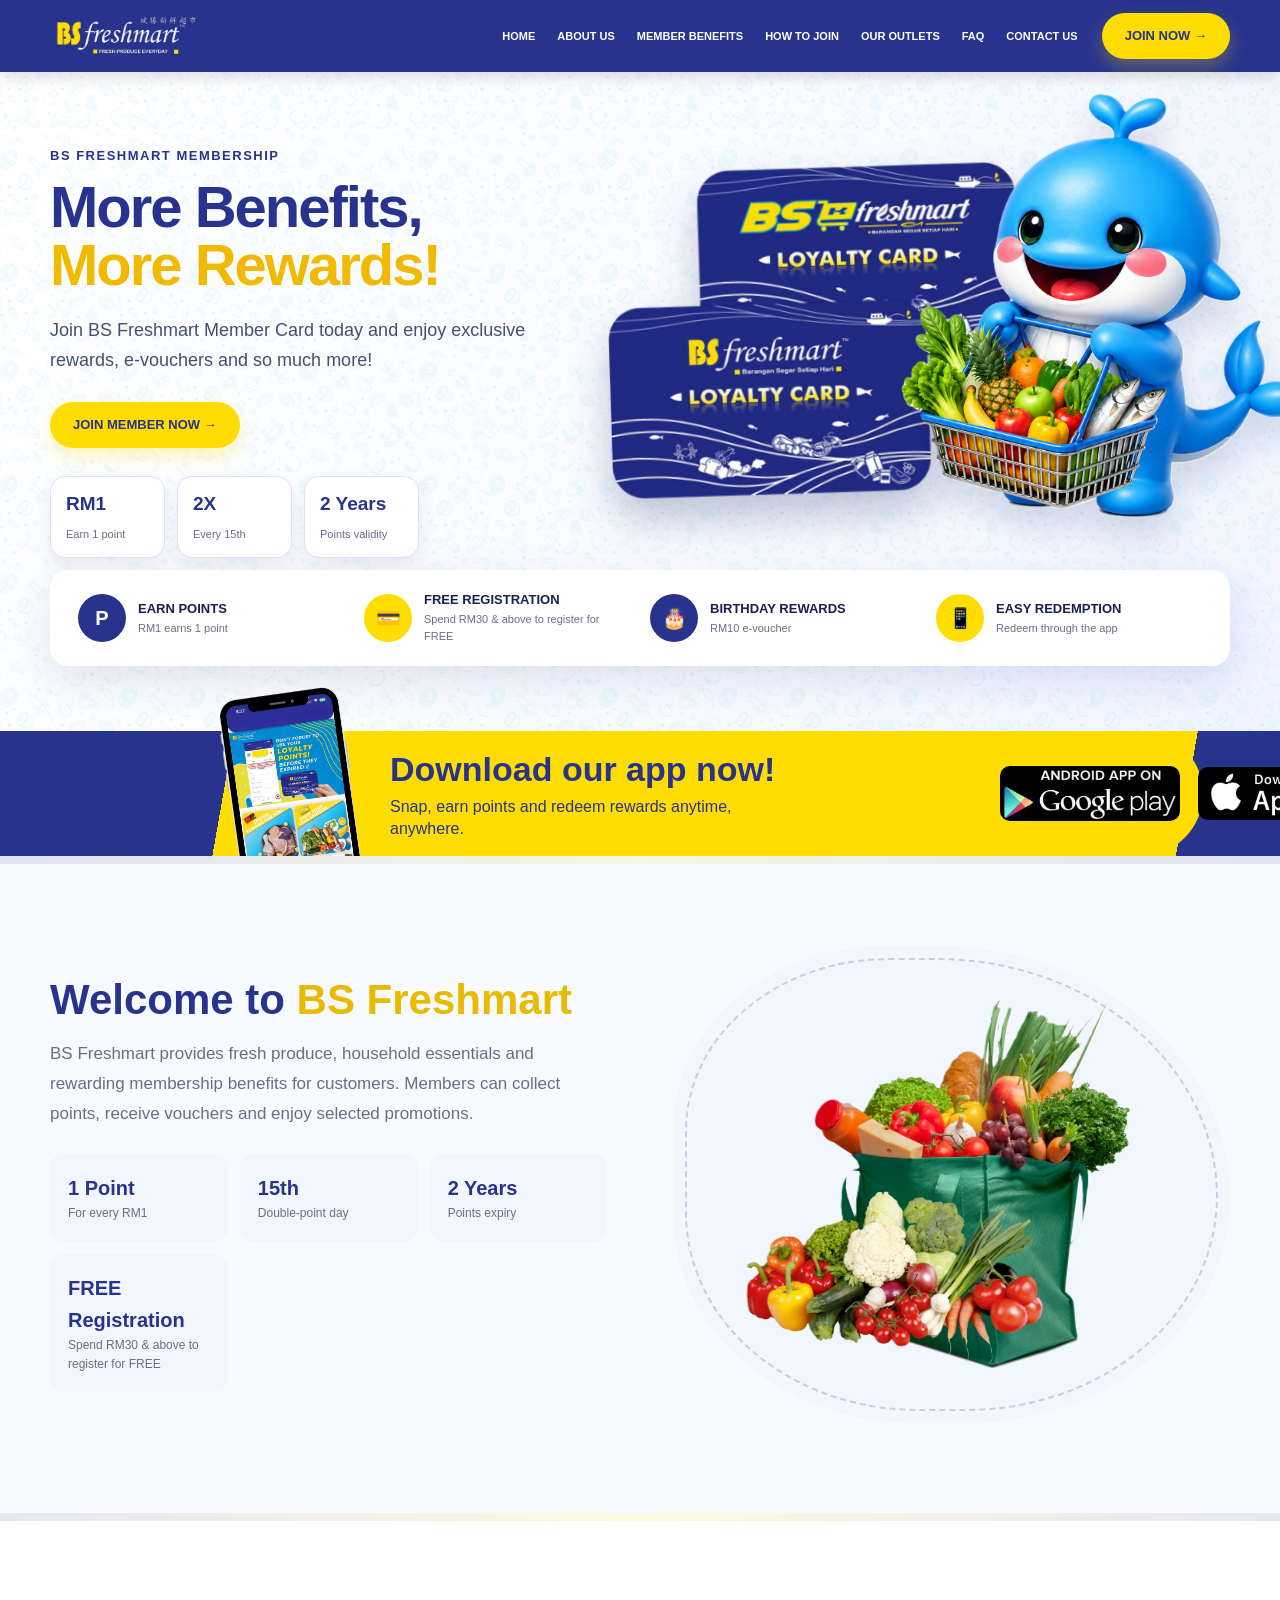
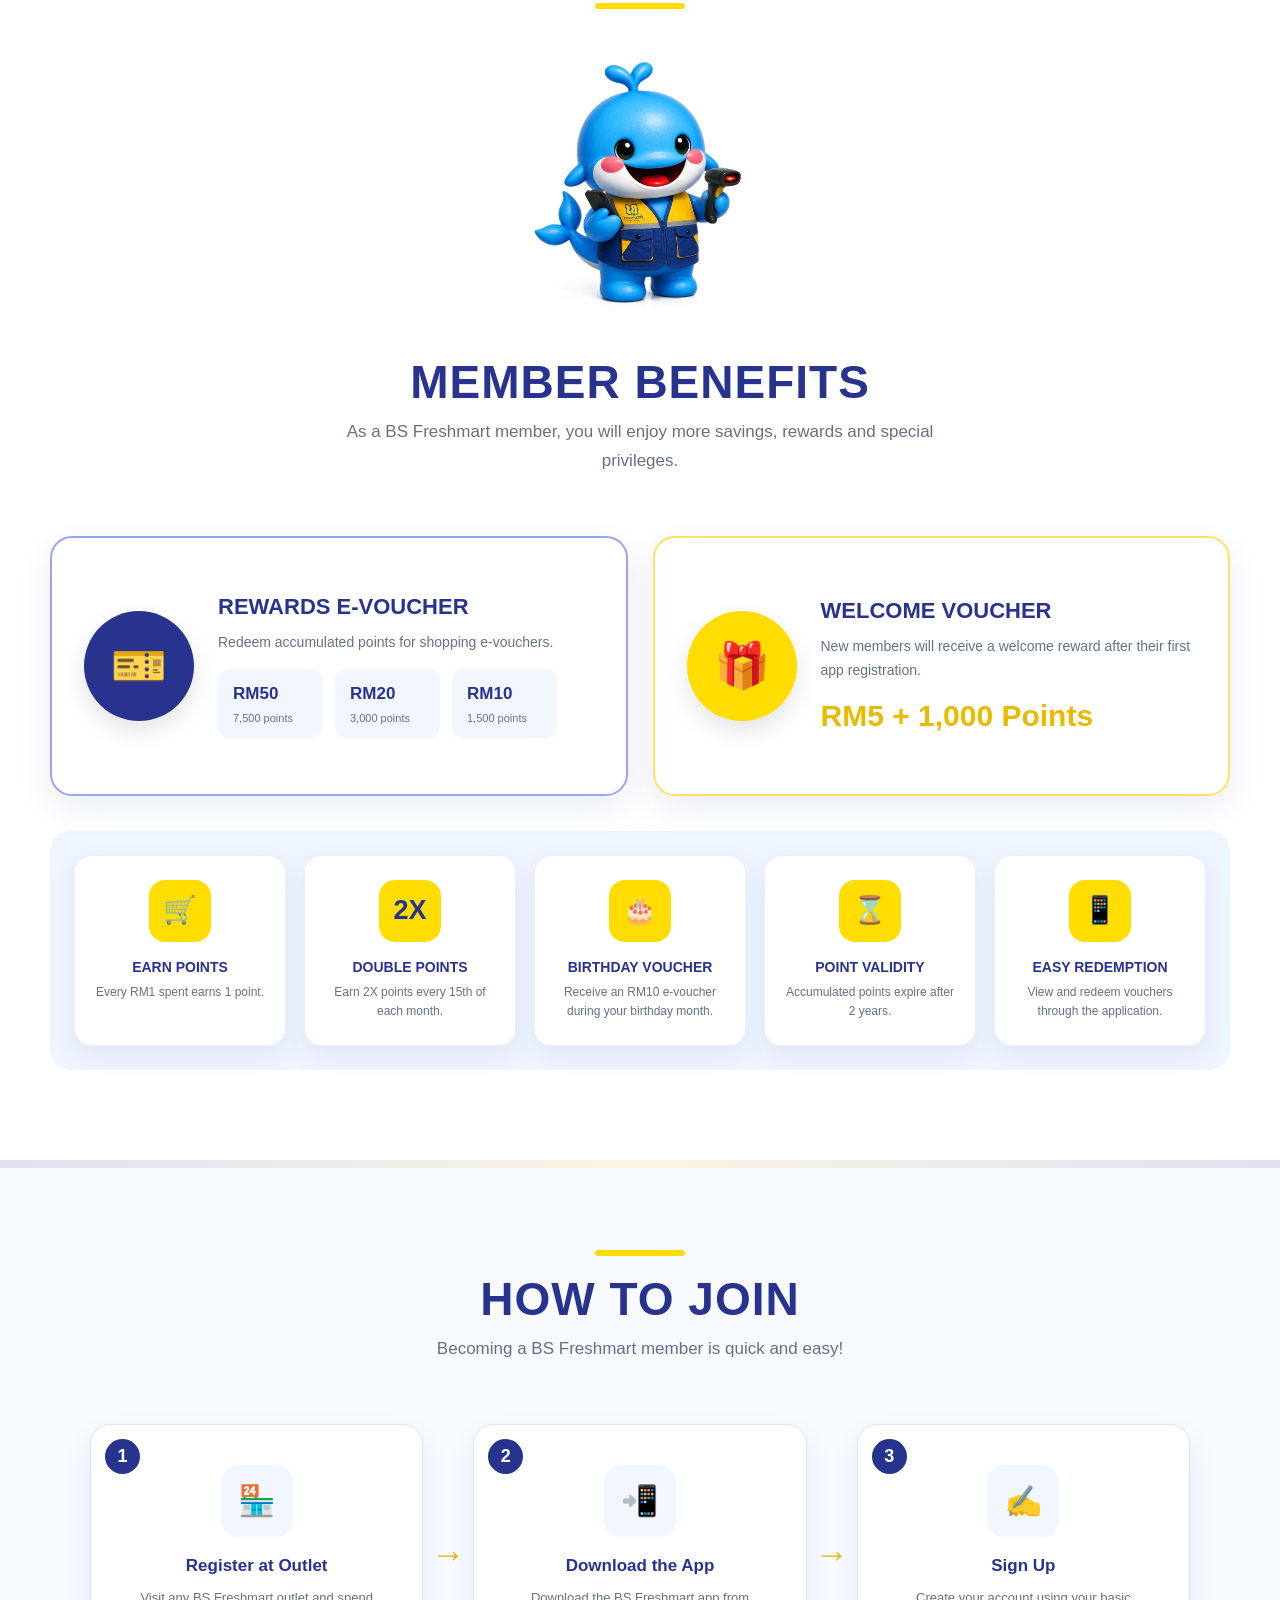
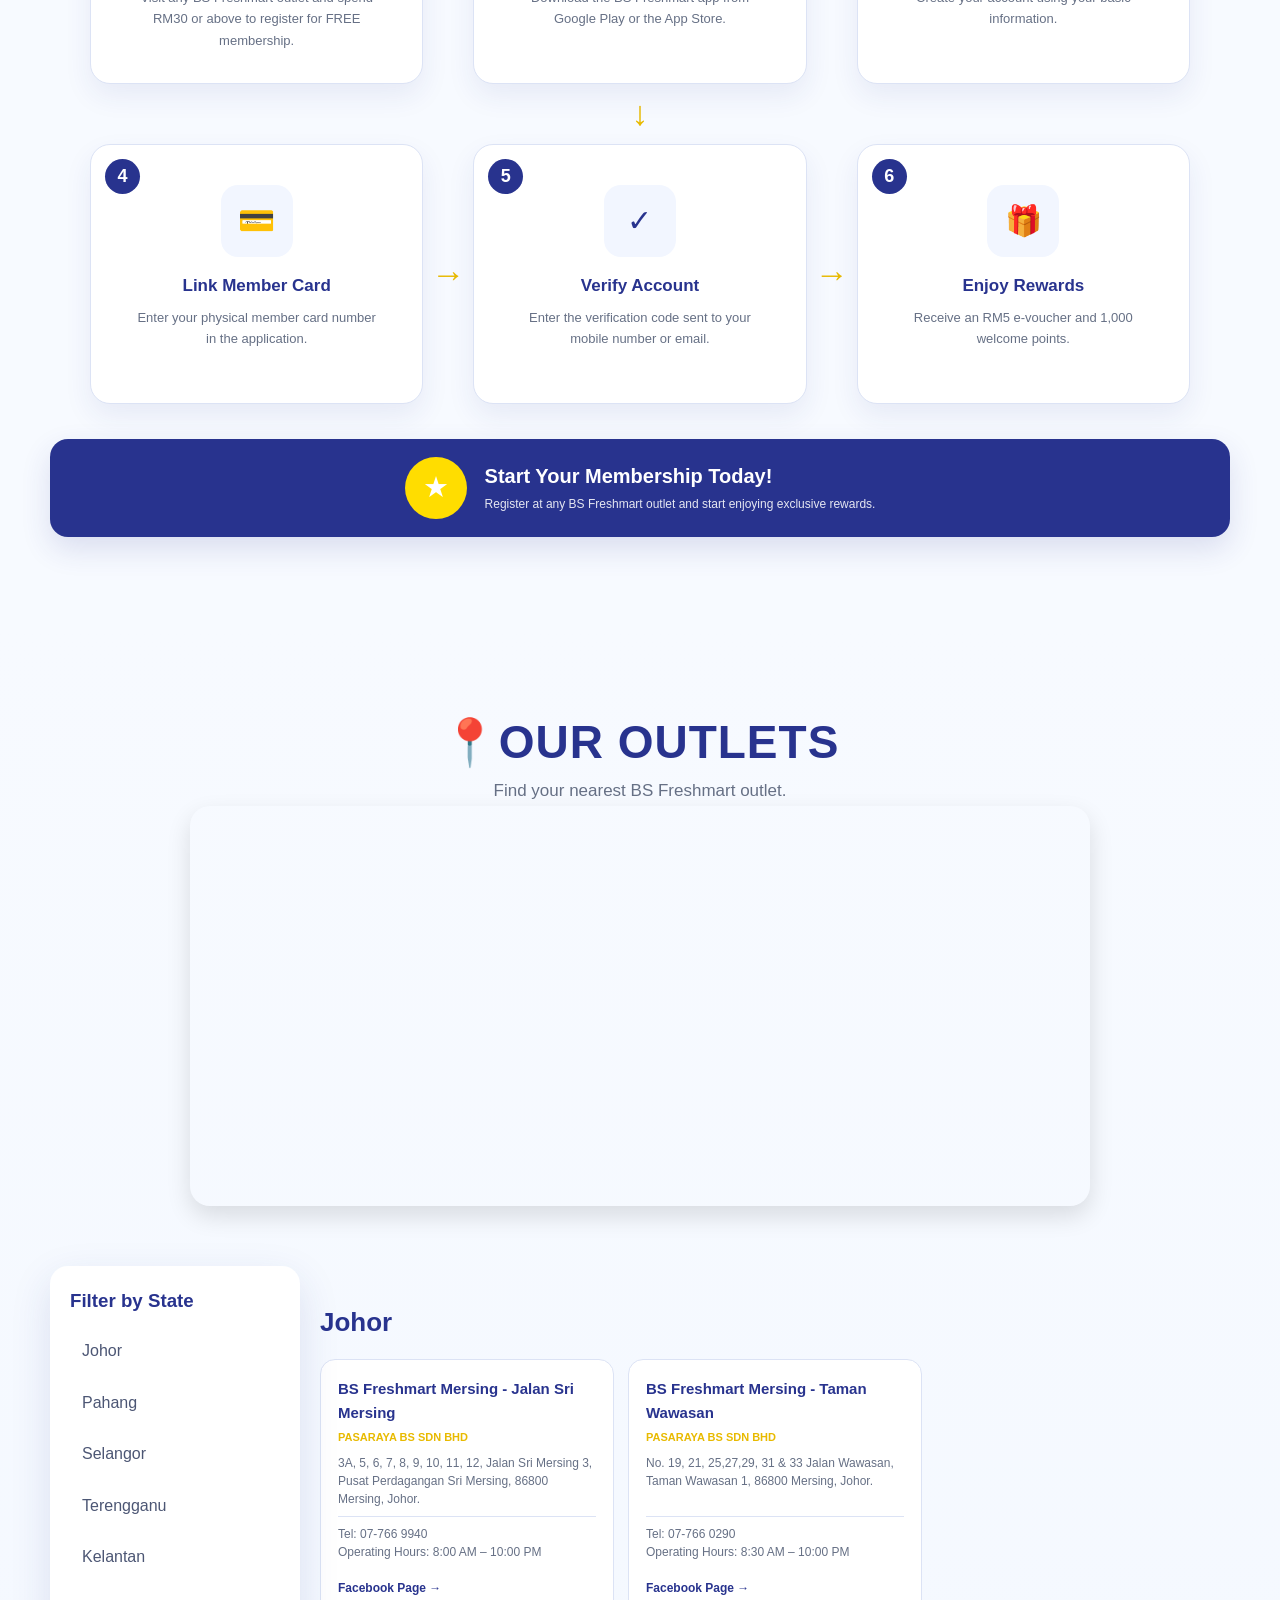
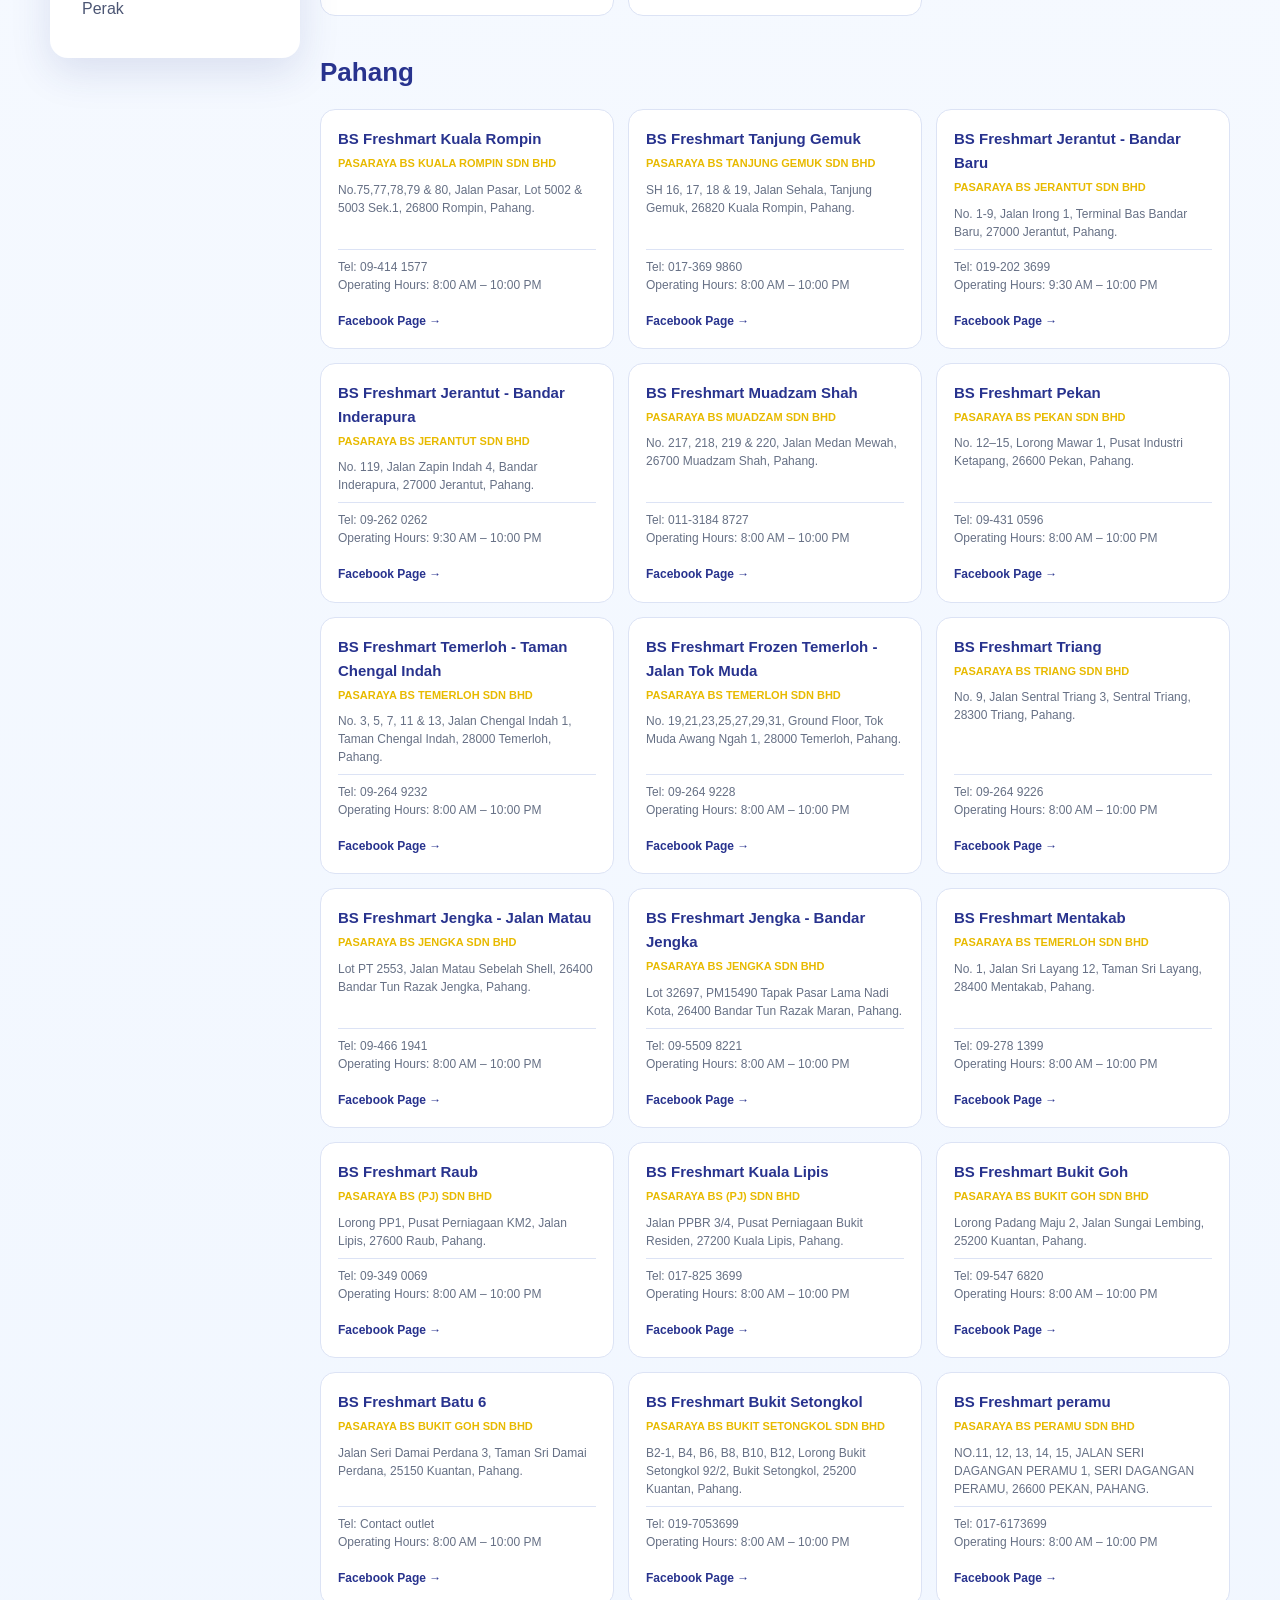
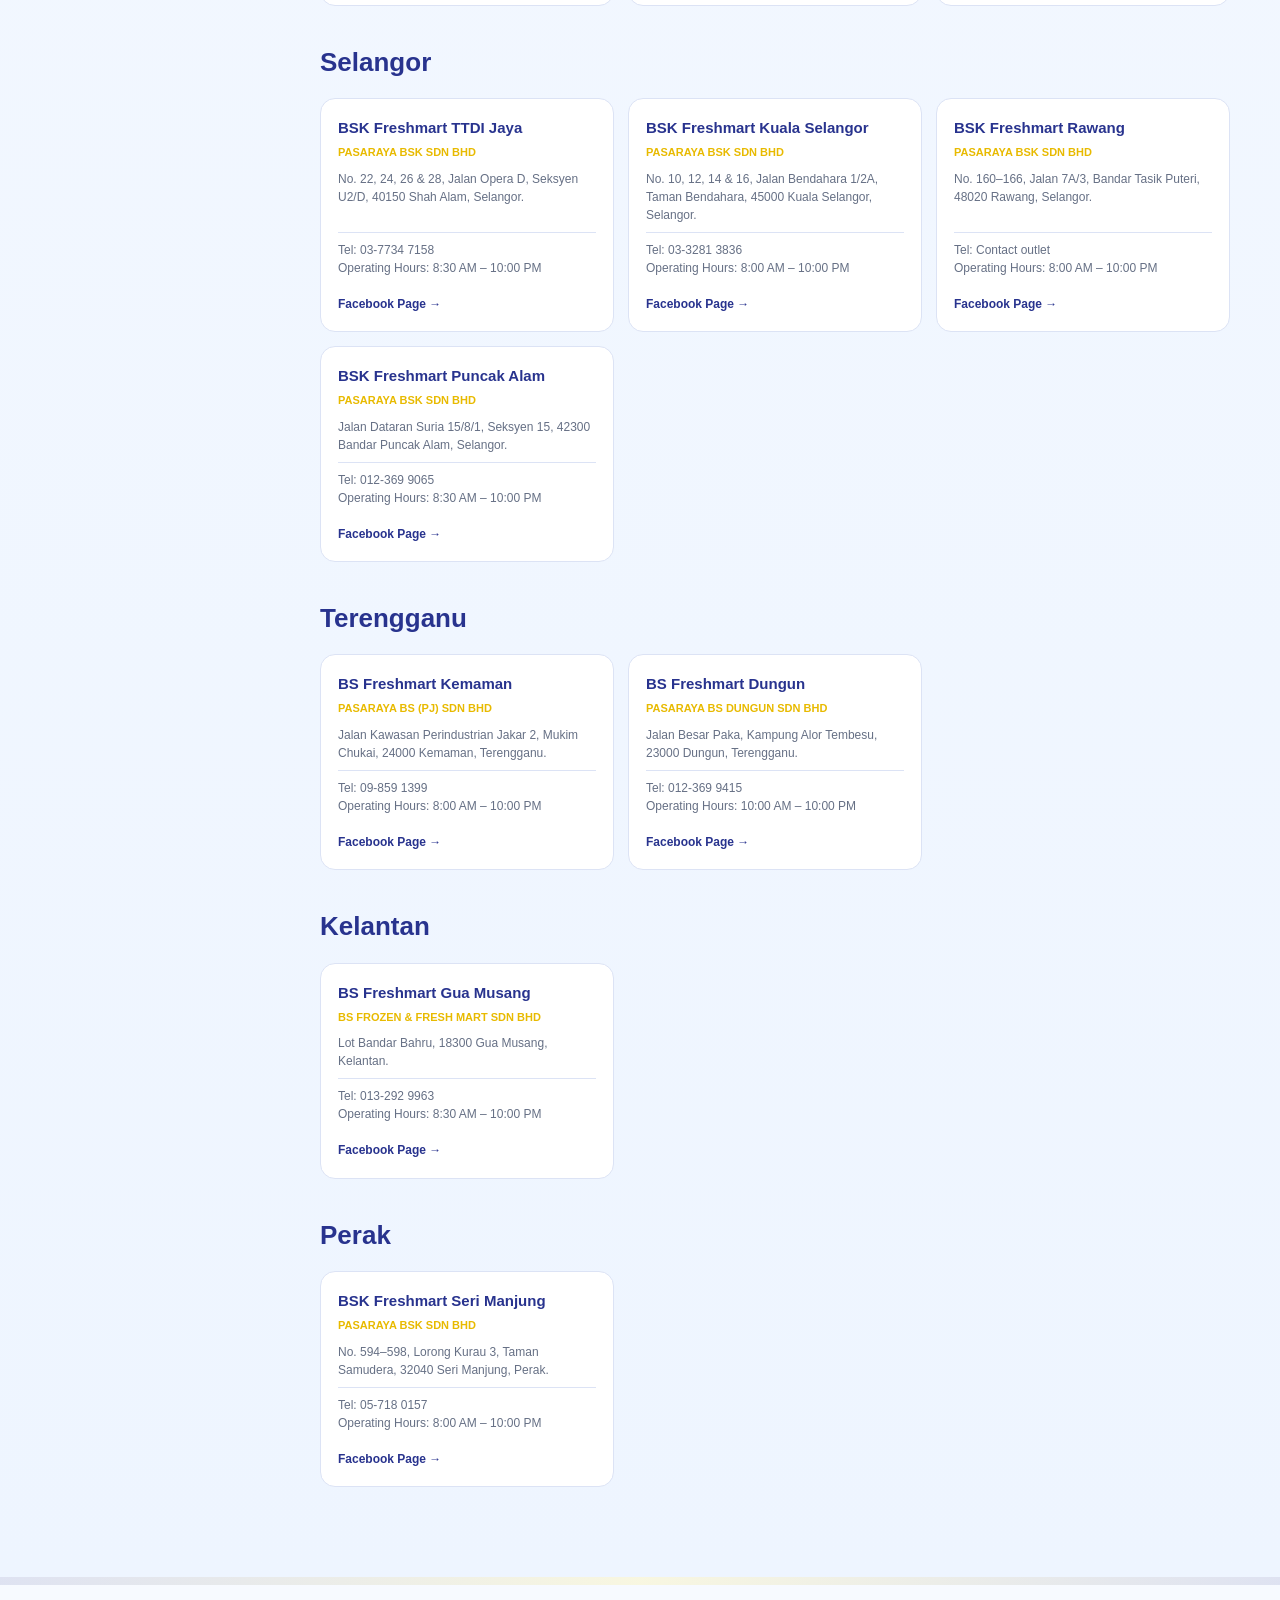
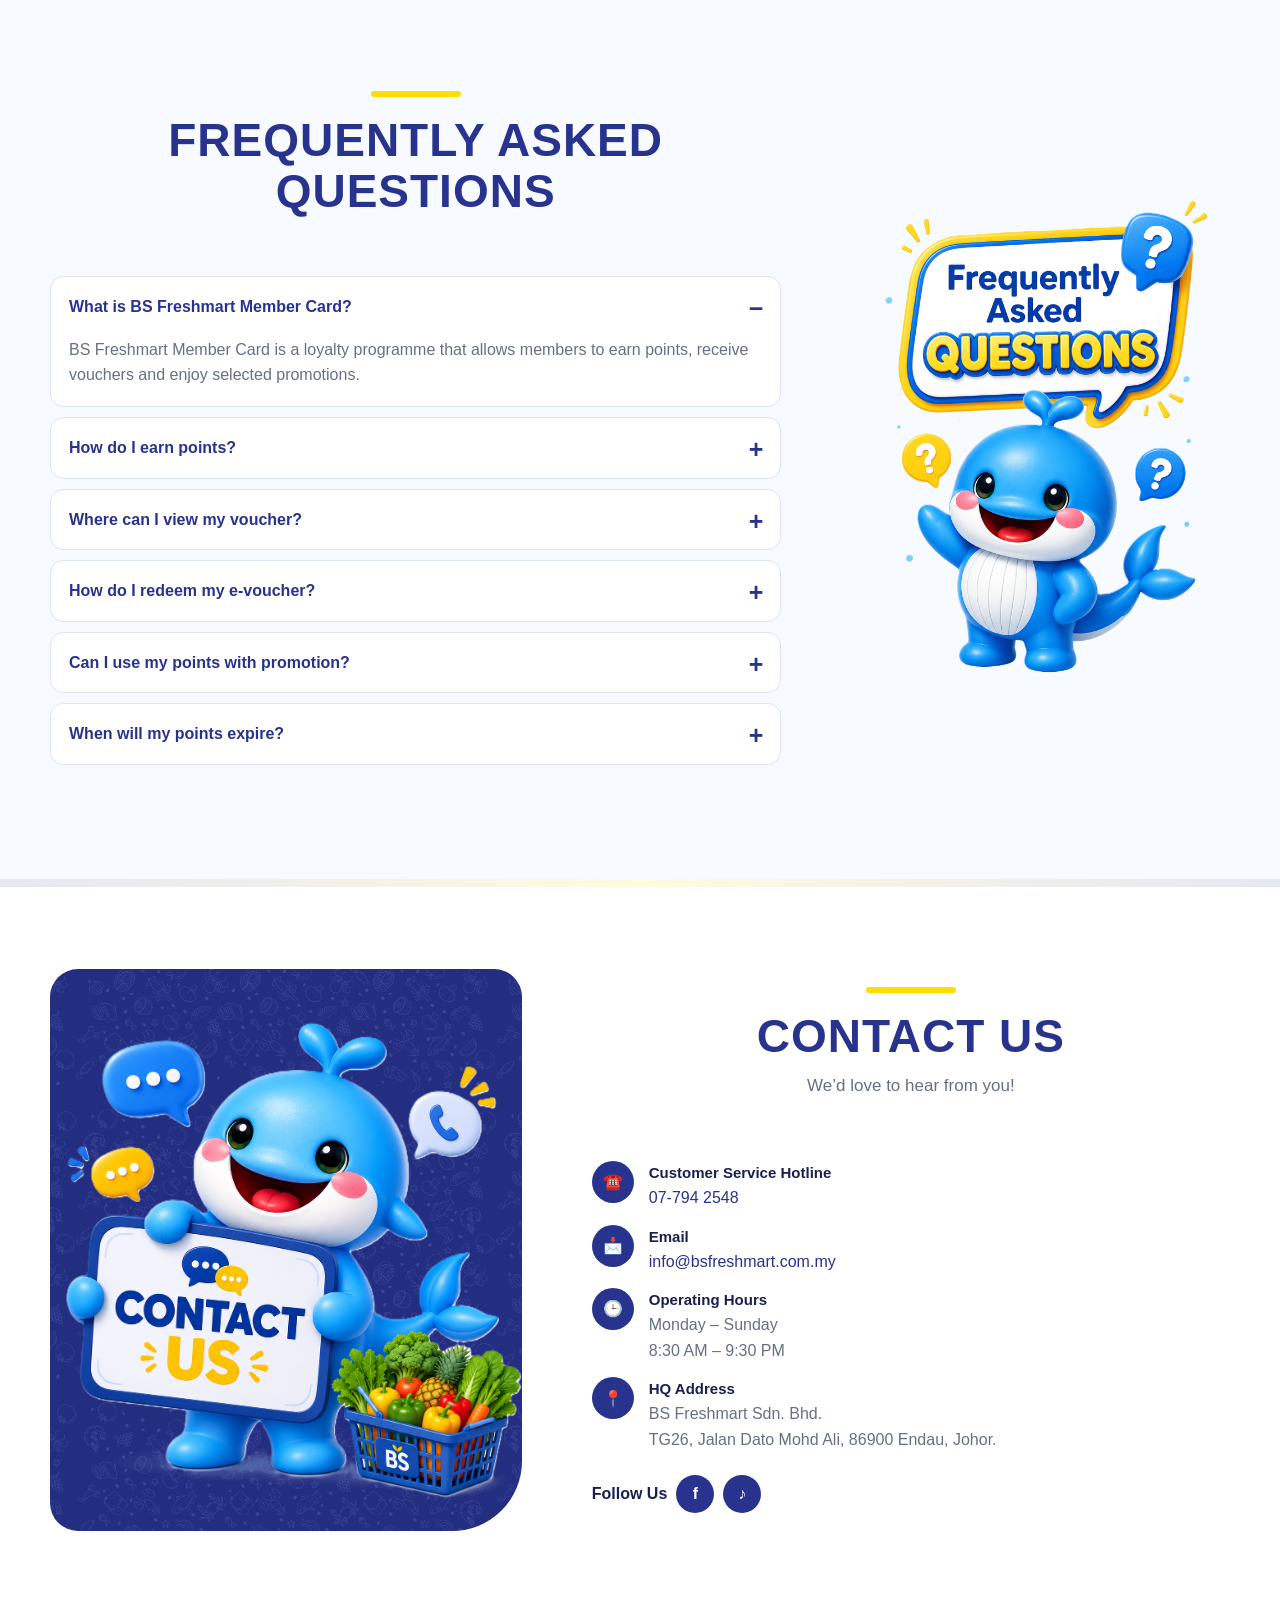
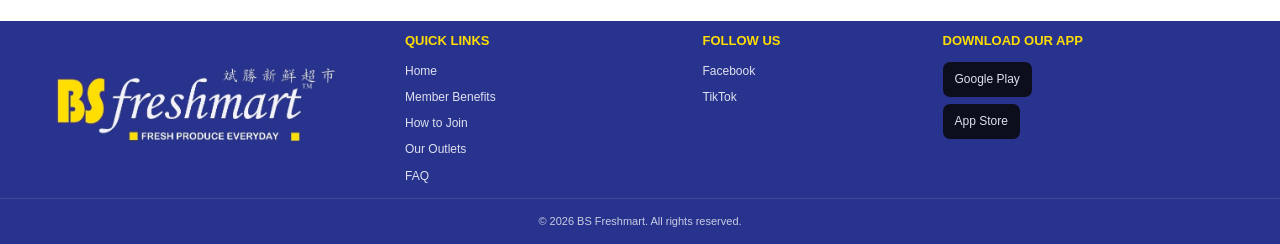
==== commit 39c6d6fb: "Rename index1.html to index.html" ====
--- a/index.html
+++ b/index.html
@@ -1,2144 +1,2199 @@
-<!DOCTYPE html>
-<html lang="en">
-<head>
-    <meta charset="UTF-8">
-
-    <meta
-        name="viewport"
-        content="width=device-width, initial-scale=1.0"
-    >
-
-    <title>BS Freshmart Member Card</title>
-
-    <!-- Sambungan kepada fail CSS -->
-    <link rel="stylesheet" href="style.css">
-</head>
-
-<body>
-
-    <!-- ===================================
-         NAVIGATION BAR
-    ==================================== -->
-
-    <header class="header">
-
-        <div class="container navbar">
-
-            <a href="#home" class="logo">
-                <img
-                    src="assets/logo2.png"
-                    alt="BS Freshmart Logo"
-                >
-            </a>
-
-            <nav class="navigation">
-
-                <a href="#home">Home</a>
-
-                <a href="#about">
-                    About Us
-                </a>
-
-                <a href="#benefits">
-                    Member Benefits
-                </a>
-
-                <a href="#join">
-                    How to Join
-                </a>
-
-                <a href="#outlets">
-                    Our Outlets
-                </a>
-
-                <a href="#faq">
-                    FAQ
-                </a>
-
-                <a href="#contact">
-                    Contact Us
-                </a>
-
-            </nav>
-
-            <a href="#join" class="button button-yellow">
-                Join Now →
-            </a>
-
-        </div>
-
-    </header>
-
-
-    <main>
-
-        <!-- ===================================
-             HOME SECTION
-        ==================================== -->
-
-        <section class="home" id="home">
-
-            <div class="home-pattern"></div>
-
-            <div class="container home-content">
-
-                <div class="home-text">
-
-                    <span class="small-title">
-                        BS Freshmart Membership
-                    </span>
-
-                    <h1>
-                        More Benefits,
-                        <br>
-
-                        <strong>
-                            More Rewards!
-                        </strong>
-                    </h1>
-
-                    <p>
-                        Join BS Freshmart Member Card today
-                        and enjoy exclusive rewards,
-                        e-vouchers and so much more!
-                    </p>
-
-                    <a
-                        href="#join"
-                        class="button button-yellow"
-                    >
-                        Join Member Now →
-                    </a>
-
-                    <div class="home-information">
-
-                        <div class="information-box">
-                            <strong>RM1</strong>
-                            <span>Earn 1 point</span>
-                        </div>
-
-                        <div class="information-box">
-                            <strong>2X</strong>
-                            <span>Every 15th</span>
-                        </div>
-
-                        <div class="information-box">
-                            <strong>2 Years</strong>
-                            <span>Points validity</span>
-                        </div>
-
-                    </div>
-
-                </div>
-
-
-                <div class="home-image">
-
-                    
-
-                    <img
-                        class="member-card"
-						src="assets/membercard.png"
-						alt="BS Freshmart Member Card"
-                    >
-
-                    <img
-                        class="whale-basket"
-						src="assets/whale-basket.png"
-						alt="BS Freshmart Blue Whale Mascot"
-                    >
-
-                </div>
-
-            </div>
-
-
-            <!-- Benefits ringkas -->
-
-            <div class="container quick-benefits">
-			
-
-                <div class="quick-benefit-item">
-
-                    <div class="quick-icon">
-                        P
-                    </div>
-
-                    <div>
-                        <h3>Earn Points</h3>
-                        <p>RM1 earns 1 point</p>
-                    </div>
-
-                </div>
-                <div class="quick-benefit-item">
-
-				<div class="quick-icon yellow-icon">
-				💳
-				</div>
-
-				<div>
-				<h3>FREE Registration</h3>
-				<p>Spend RM30 & above to register for FREE</p>
-				</div>
-
-</div>
-
-
-                <div class="quick-benefit-item">
-
-                    <div class="quick-icon">
-                        🎂
-                    </div>
-
-                    <div>
-                        <h3>Birthday Rewards</h3>
-                        <p>RM10 e-voucher</p>
-                    </div>
-
-                </div>
-
-
-                <div class="quick-benefit-item">
-
-                    <div class="quick-icon yellow-icon">
-                        📱
-                    </div>
-
-                    <div>
-                        <h3>Easy Redemption</h3>
-                        <p>Redeem through the app</p>
-                    </div>
-
-                </div>
-
-            </div>
-
-
-           <div class="download-app">
-
-			<div class="download-content container">
-
-			<div class="download-image">
-				<img src="assets/phoneapp.png" alt="BS Freshmart App">
-			</div>
-
-			<div class="download-text">
-            <h2>Download our app now!</h2>
-
-            <p>
-                Snap, earn points and redeem rewards
-                anytime, anywhere.
-            </p>
-        </div>
-
-        <div class="application-buttons">
-
-            <a href="https://play.google.com/store/apps/details?id=com.panda.bsfreshmart">
-			  <img src="assets/google.png" alt="Google play store">
-            </a>
-
-            <a href="https://apps.apple.com/my/app/bs-freshmart/id1570409634">
-                <img src="assets/apple.png" alt="Apple play store">
-            </a>
-
-        </div>
-
-    </div>
-
-</div>
-</section>
-
-
-        <!-- ===================================
-             ABOUT US
-        ==================================== -->
-
-        <section class="section about" id="about">
-
-            <div class="container two-column">
-
-                <div class="about-text">
-
-                    <span class="small-title">
-                        Fresh Produce Everyday
-                    </span>
-
-                    <h2>
-                        Welcome to
-                        <strong>
-                            BS Freshmart
-                        </strong>
-                    </h2>
-
-                    <p>
-                        BS Freshmart provides fresh produce,
-                        household essentials and rewarding
-                        membership benefits for customers.
-                        Members can collect points, receive
-                        vouchers and enjoy selected promotions.
-                    </p>
-
-                    <div class="about-statistics">
-
-                        <div>
-                            <strong>1 Point</strong>
-                            <span>For every RM1</span>
-                        </div>
-
-                        <div>
-                            <strong>15th</strong>
-                            <span>Double-point day</span>
-                        </div>
-
-                        <div>
-                            <strong>2 Years</strong>
-                            <span>Points expiry</span>
-                        </div>
-						<div>
-                            <strong>FREE Registration</strong>
-                            <span>Spend RM30 & above to register for FREE</span>
-                        </div>
-
-                    </div>
-
-                </div>
-
-
-                <div class="about-image">
-
-                    <img
-                        src="assets/grocery-bag.png"
-                        alt="Fresh Groceries"
-                    >
-				
-                </div>
-
-            </div>
-
-        </section>
-
-
-        <!-- ===================================
-             MEMBER BENEFITS
-        ==================================== -->
-
-        <section
-            class="section member-benefits"
-            id="benefits"
-        >
-
-            <div class="container">
-
-                <div class="section-heading">
-
-                    <span class="decoration">
-                        ✦
-                    </span>
-					
-					<img src="assets/whale-cart.png" class="benefits-whale" alt="Whale">
-					
-                    <h2>
-                        Member Benefits
-                    </h2>
-
-                    <p>
-                        As a BS Freshmart member, you will
-                        enjoy more savings, rewards and
-                        special privileges.
-                    </p>
-
-                </div>
-
-
-                <div class="main-benefit-grid">
-
-                    <!-- E-voucher -->
-
-                    <div class="main-benefit-card blue-border">
-
-                        <div class="benefit-round-icon blue-background">
-                            🎫
-                        </div>
-
-                        <div class="benefit-card-text">
-
-                            <h3>
-                                Rewards E-Voucher
-                            </h3>
-
-                            <p>
-                                Redeem accumulated points for
-                                shopping e-vouchers.
-                            </p>
-
-                            <div class="voucher-list">
-
-                                <div>
-                                    <strong>RM50</strong>
-                                    <span>7,500 points</span>
-                                </div>
-
-                                <div>
-                                    <strong>RM20</strong>
-                                    <span>3,000 points</span>
-                                </div>
-
-                                <div>
-                                    <strong>RM10</strong>
-                                    <span>1,500 points</span>
-                                </div>
-
-                            </div>
-
-                        </div>
-
-                    </div>
-
-
-                    <!-- Welcome voucher -->
-
-                    <div class="main-benefit-card yellow-border">
-
-                        <div class="benefit-round-icon yellow-background">
-                            🎁
-                        </div>
-
-                        <div class="benefit-card-text">
-
-                            <h3>
-                                Welcome Voucher
-                            </h3>
-
-                            <p>
-                                New members will receive a
-                                welcome reward after their
-                                first app registration.
-                            </p>
-
-                            <strong class="welcome-reward">
-                                RM5 + 1,000 Points
-                            </strong>
-
-                        </div>
-
-                    </div>
-
-                </div>
-
-
-                <!-- Benefits kecil -->
-
-                <div class="benefit-small-grid">
-
-                    <div class="small-benefit-card">
-
-                        <div class="small-benefit-icon">
-                            🛒
-                        </div>
-
-                        <h3>
-                            Earn Points
-                        </h3>
-
-                        <p>
-                            Every RM1 spent earns 1 point.
-                        </p>
-
-                    </div>
-
-
-                    <div class="small-benefit-card">
-
-                        <div class="small-benefit-icon">
-                            2X
-                        </div>
-
-                        <h3>
-                            Double Points
-                        </h3>
-
-                        <p>
-                            Earn 2X points every 15th
-                            of each month.
-                        </p>
-
-                    </div>
-
-
-                    <div class="small-benefit-card">
-
-                        <div class="small-benefit-icon">
-                            🎂
-                        </div>
-
-                        <h3>
-                            Birthday Voucher
-                        </h3>
-
-                        <p>
-                            Receive an RM10 e-voucher
-                            during your birthday month.
-                        </p>
-
-                    </div>
-
-
-                    <div class="small-benefit-card">
-
-                        <div class="small-benefit-icon">
-                            ⌛
-                        </div>
-
-                        <h3>
-                            Point Validity
-                        </h3>
-
-                        <p>
-                            Accumulated points expire
-                            after 2 years.
-                        </p>
-
-                    </div>
-
-
-                    <div class="small-benefit-card">
-
-                        <div class="small-benefit-icon">
-                            📱
-                        </div>
-
-                        <h3>
-                            Easy Redemption
-                        </h3>
-
-                        <p>
-                            View and redeem vouchers
-                            through the application.
-                        </p>
-
-                    </div>
-
-                </div>
-
-            </div>
-
-        </section>
-
-
-    
-
-<!-- ===================================
-     HOW TO JOIN
-=================================== -->
-
-<section class="section how-to-join" id="join">
-
-    <div class="container">
-
-        <div class="section-heading">
-
-            <span class="decoration">✦</span>
-
-            <h2>How to Join</h2>
-
-            <p>
-                Becoming a BS Freshmart member
-                is quick and easy!
-            </p>
-
-        </div>
-
-
-        <!-- BARIS PERTAMA: STEP 1 HINGGA 3 -->
-
-        <div class="steps-grid">
-
-            <!-- STEP 1 -->
-
-            <div class="step-card">
-
-                <span class="step-number">
-                    1
-                </span>
-
-                <div class="step-image">
-                    🏪
-                </div>
-
-                <h3>
-                    Register at Outlet
-                </h3>
-
-                <p>
-                    Visit any BS Freshmart outlet and spend
-                    RM30 or above to register for FREE membership.
-                </p>
-
-            </div>
-
-
-            <div class="step-arrow">
-                →
-            </div>
-
-
-            <!-- STEP 2 -->
-
-            <div class="step-card">
-
-                <span class="step-number">
-                    2
-                </span>
-
-                <div class="step-image">
-                    📲
-                </div>
-
-                <h3>
-                    Download the App
-                </h3>
-
-                <p>
-                    Download the BS Freshmart app from
-                    Google Play or the App Store.
-                </p>
-
-            </div>
-
-
-            <div class="step-arrow">
-                →
-            </div>
-
-
-            <!-- STEP 3 -->
-
-            <div class="step-card">
-
-                <span class="step-number">
-                    3
-                </span>
-
-                <div class="step-image">
-                    ✍
-                </div>
-
-                <h3>
-                    Sign Up
-                </h3>
-
-                <p>
-                    Create your account using
-                    your basic information.
-                </p>
-
-            </div>
-
-        </div>
-
-
-        <!-- ANAK PANAH KE BARIS KEDUA -->
-
-        <div class="steps-down-arrow">
-            ↓
-        </div>
-
-
-        <!-- BARIS KEDUA: STEP 4 HINGGA 6 -->
-
-        <div class="steps-grid">
-
-            <!-- STEP 4 -->
-
-            <div class="step-card">
-
-                <span class="step-number">
-                    4
-                </span>
-
-                <div class="step-image">
-                    💳
-                </div>
-
-                <h3>
-                    Link Member Card
-                </h3>
-
-                <p>
-                    Enter your physical member card
-                    number in the application.
-                </p>
-
-            </div>
-
-
-            <div class="step-arrow">
-                →
-            </div>
-
-
-            <!-- STEP 5 -->
-
-            <div class="step-card">
-
-                <span class="step-number">
-                    5
-                </span>
-
-                <div class="step-image">
-                    ✓
-                </div>
-
-                <h3>
-                    Verify Account
-                </h3>
-
-                <p>
-                    Enter the verification code sent
-                    to your mobile number or email.
-                </p>
-
-            </div>
-
-
-            <div class="step-arrow">
-                →
-            </div>
-
-
-            <!-- STEP 6 -->
-
-            <div class="step-card">
-
-                <span class="step-number">
-                    6
-                </span>
-
-                <div class="step-image">
-                    🎁
-                </div>
-
-                <h3>
-                    Enjoy Rewards
-                </h3>
-
-                <p>
-                    Receive an RM5 e-voucher and
-                    1,000 welcome points.
-                </p>
-
-            </div>
-
-        </div>
-
-
-        <!-- BANNER BAWAH -->
-
-        <div class="join-banner">
-
-            <div class="join-banner-left">
-
-                <div class="star-circle">
-                    ★
-                </div>
-
-                <div class="join-banner-text">
-
-                    <h3>
-                        Start Your Membership Today!
-                    </h3>
-
-                    <p>
-                        Register at any BS Freshmart outlet
-                        and start enjoying exclusive rewards.
-                    </p>
-
-                </div>
-
-            </div>
-
-        </div>
-
-    </div>
-
-</section>
-
-
-        <!-- ===================================
-             OUR OUTLETS
-        ==================================== -->
-
-        <section class="section outlets" id="outlets">
-
-            <div class="container">
-
-                <div class="section-heading">
-
-                    <span class="decoration">
-                        ⌖
-                    </span>
-
-                    <h2>
-                        📍Our Outlets
-                    </h2>
-
-                    <p>
-                        Find your nearest BS Freshmart outlet.
-                    </p>
-					<div class="map-container">
-					<iframe src="https://www.google.com/maps/d/u/0/embed?mid=1y1UYYym5fzbfb0qiQ6_2-i5fQzjW6To&ehbc=2E312F" width="540" height="280"></iframe>
-				
-    </div>
-
-                </div>
-				
-
-
-                <div class="outlet-layout">
-
-                    <!-- Negeri -->
-
-                    <aside class="outlet-sidebar">
-
-                        <h3>
-                            Filter by State
-                        </h3>
-
-                        <a href="#johor">
-                            Johor
-                        </a>
-
-                        <a href="#pahang">
-                            Pahang
-                        </a>
-
-                        <a href="#selangor">
-                            Selangor
-                        </a>
-
-                        <a href="#terengganu">
-                            Terengganu
-                        </a>
-
-                        <a href="#kelantan">
-                            Kelantan
-                        </a>
-
-                        <a href="#perak">
-                            Perak
-                        </a>
-
-                    </aside>
-
-
-                    <div class="outlet-main">
-
-                        <!-- Map visual -->
-
-                       
-
-
-                        <!-- Johor -->
-
-                        <h3 class="state-title" id="johor">
-                            Johor
-                        </h3>
-
-                        <div class="outlet-card-grid">
-
-                            <div class="outlet-card">
-
-                                <h3>
-                                    BS Freshmart Mersing - Jalan Sri Mersing
-                                </h3>
-
-                                <span class="company-name">
-                                    PASARAYA BS 
-									SDN BHD
-                                </span>
-
-                                <p>
-                                    3A, 5, 6, 7, 8, 9, 10, 11, 12,
-                                    Jalan Sri Mersing 3,
-                                    Pusat Perdagangan Sri Mersing,
-                                    86800 Mersing, Johor.
-                                </p>
-
-                                <p class="outlet-details">
-                                    Tel: 07-766 9940
-                                    <br>
-                                    Operating Hours:
-                                    8:00 AM – 10:00 PM
-                                </p>
-
-                                <a href="https://www.facebook.com/share/1858J7LE2o/?mibextid=wwXIfr">
-                                    Facebook Page →
-                                </a>
-
-                            </div>
-
-
-                            <div class="outlet-card">
-
-                                <h3>
-                                    BS Freshmart Mersing - Taman Wawasan
-                                </h3>
-
-                                <span class="company-name">
-                                    PASARAYA BS 
-									SDN BHD
-                               
-                                </span>
-
-                                <p>
-                                    No. 19, 21, 25,27,29, 31 & 33 Jalan Wawasan, 
-									Taman Wawasan 1,
-									86800 Mersing, Johor.
-                                </p>
-
-                                <p class="outlet-details">
-                                    Tel: 07-766 0290
-                                    <br>
-                                    Operating Hours:
-                                    8:00 AM – 10:00 PM
-                                </p>
-
-                                <a href="https://www.facebook.com/bsfreshmartmersing/">
-                                    Facebook Page →
-                                </a>
-
-                            </div>
-
-                        </div>
-
-
-                        <!-- Pahang -->
-
-                        <h3 class="state-title" id="pahang">
-                            Pahang
-                        </h3>
-
-                        <div class="outlet-card-grid">
-
-                            <div class="outlet-card">
-
-                                <h3>
-                                    BS Freshmart Kuala Rompin
-                                </h3>
-
-                                <span class="company-name">
-                                    PASARAYA BS KUALA ROMPIN
-                                    SDN BHD
-                                </span>
-
-                                <p>
-                                    No.75,77,78,79 & 80,
-									Jalan Pasar, 
-									Lot 5002 & 5003 Sek.1, 
-									26800 Rompin, Pahang.
-                                </p>
-
-                                <p class="outlet-details">
-                                    Tel: 09-414 1577
-                                    <br>
-                                    Operating Hours:
-                                    8:00 AM – 10:00 PM
-                                </p>
-
-                                <a href="https://www.facebook.com/bsfreshmartrompin/">
-                                    Facebook Page →
-                                </a>
-
-                            </div>
-
-
-                            <div class="outlet-card">
-
-                                <h3>
-                                    BS Freshmart Tanjung Gemuk
-                                </h3>
-
-                                <span class="company-name">
-                                    PASARAYA BS TANJUNG GEMUK
-                                    SDN BHD
-                                </span>
-
-                                <p>
-                                    SH 16, 17, 18 & 19,
-                                    Jalan Sehala,
-                                    Tanjung Gemuk,
-                                    26820 Kuala Rompin,
-                                    Pahang.
-                                </p>
-
-                                <p class="outlet-details">
-                                    Tel: 017-369 9860
-                                    <br>
-                                    Operating Hours:
-                                    8:00 AM – 10:00 PM
-                                </p>
-
-                                <a href="https://www.facebook.com/bsfreshmarttanjunggemuk/">
-                                    Facebook Page →
-                                </a>
-
-                            </div>
-
-
-                            <div class="outlet-card">
-
-                                <h3>
-                                    BS Freshmart Jerantut - Bandar Baru
-                                </h3>
-
-                                <span class="company-name">
-                                    PASARAYA BS JERANTUT
-                                    SDN BHD
-                                </span>
-
-                                <p>
-                                    No. 1-9,
-                                    Jalan Irong 1,
-									Terminal Bas Bandar Baru,
-                                    27000 Jerantut,
-                                    Pahang.
-                                </p>
-
-                                <p class="outlet-details">
-                                    Tel: 019-202 3699
-                                    <br>
-                                    Operating Hours:
-                                    9:00 AM – 10:00 PM
-                                </p>
-
-                                <a href="https://www.facebook.com/bsfreshmartjerantut2/">
-                                    Facebook Page →
-                                </a>
-
-                            </div>
-							
-							<div class="outlet-card">
-
-                                <h3>
-                                    BS Freshmart Jerantut - Bandar Inderapura
-                                </h3>
-
-                                <span class="company-name">
-                                    PASARAYA BS JERANTUT
-                                    SDN BHD
-                                </span>
-
-                                <p>
-                                    No. 119,
-                                    Jalan Zapin Indah 4,
-                                    Bandar Inderapura,
-                                    27000 Jerantut,
-                                    Pahang.
-                                </p>
-
-                                <p class="outlet-details">
-                                    Tel: 09-262 0262
-                                    <br>
-                                    Operating Hours:
-                                    9:30 AM – 10:00 PM
-                                </p>
-
-                                <a href="https://www.facebook.com/bsfreshmartjerantut/">
-                                    Facebook Page →
-                                </a>
-
-                            </div>
-
-                            <div class="outlet-card">
-
-                                <h3>
-                                    BS Freshmart Muadzam Shah
-                                </h3>
-
-                                <span class="company-name">
-                                    PASARAYA BS MUADZAM
-                                    SDN BHD
-                                </span>
-
-                                <p>
-                                    No. 217, 218, 219 & 220,
-                                    Jalan Medan Mewah,
-                                    26700 Muadzam Shah,
-                                    Pahang.
-                                </p>
-
-                                <p class="outlet-details">
-                                    Tel: 011-3184 8727
-                                    <br>
-                                    Operating Hours:
-                                    8:00 AM – 10:00 PM
-                                </p>
-
-                                <a href="https://www.facebook.com/bsfreshmartmuadzamshah/">
-                                    Facebook Page →
-                                </a>
-
-                            </div>
-
-
-                            <div class="outlet-card">
-
-                                <h3>
-                                    BS Freshmart Pekan
-                                </h3>
-
-                                <span class="company-name">
-                                    PASARAYA BS PEKAN
-                                    SDN BHD
-                                </span>
-
-                                <p>
-                                    No. 12–15,
-                                    Lorong Mawar 1,
-                                    Pusat Industri Ketapang,
-                                    26600 Pekan,
-                                    Pahang.
-                                </p>
-
-                                <p class="outlet-details">
-                                    Tel: 09-431 0596
-                                    <br>
-                                    Operating Hours:
-                                    8:00 AM – 10:00 PM
-                                </p>
-
-                                <a href="https://www.facebook.com/bsfreshmartpekan/">
-                                    Facebook Page →
-                                </a>
-
-                            </div>
-
-
-                            <div class="outlet-card">
-
-                                <h3>
-                                    BS Freshmart Temerloh - Taman Chengal Indah
-                                </h3>
-
-                                <span class="company-name">
-                                    PASARAYA BS TEMERLOH
-                                    SDN BHD
-                                </span>
-
-                                <p>
-                                    No. 3, 5, 7, 11 & 13,
-                                    Jalan Chengal Indah 1,
-                                    Taman Chengal Indah,
-                                    28000 Temerloh,
-                                    Pahang.
-                                </p>
-
-                                <p class="outlet-details">
-                                    Tel: 09-264 9232
-                                    <br>
-                                    Operating Hours:
-                                    9:00 AM – 10:00 PM
-                                </p>
-
-                                <a href="https://www.facebook.com/bsfreshmarttemerloh/">
-                                    Facebook Page →
-                                </a>
-
-                            </div>
-
-
-                            <div class="outlet-card">
-
-                                <h3>
-                                    BS Freshmart Frozen Temerloh - Jalan Tok Muda
-                                </h3>
-
-                                <span class="company-name">
-                                    PASARAYA BS TEMERLOH
-                                    SDN BHD
-                                </span>
-
-                                <p>
-                                    No. 19,21,23,25,27,29,31,
-									Ground Floor,
-									Tok Muda Awang Ngah 1,
-									28000 Temerloh,
-									Pahang.
-                                </p>
-
-                                <p class="outlet-details">
-                                    Tel: 09-264 9228
-                                    <br>
-                                    Operating Hours:
-                                    8:00 AM – 10:00 PM
-                                </p>
-
-                                <a href="https://www.facebook.com/bsfreshmartfrozentemerloh/">
-                                    Facebook Page →
-                                </a>
-
-                            </div>
-
-
-							<div class="outlet-card">
-
-                                <h3>
-                                    BS Freshmart Triang
-                                </h3>
-
-                                <span class="company-name">
-                                    PASARAYA BS TRIANG
-                                    SDN BHD
-                                </span>
-
-                                <p>
-                                    No. 9,
-                                    Jalan Sentral Triang 3,
-                                    Sentral Triang,
-                                    28300 Triang,
-                                    Pahang.
-                                </p>
-
-                                <p class="outlet-details">
-                                    Tel: 09-264 9226
-                                    <br>
-                                    Operating Hours:
-                                    8:00 AM – 10:00 PM
-                                </p>
-
-                                <a href="https://www.facebook.com/bsfreshmarttriang/">
-                                    Facebook Page →
-                                </a>
-
-                            </div>
-							
-                            <div class="outlet-card">
-
-                                <h3>
-                                    BS Freshmart Jengka - Jalan Matau
-                                </h3>
-
-                                <span class="company-name">
-                                    PASARAYA BS JENGKA
-                                    SDN BHD
-                                </span>
-
-                                <p>
-                                    Lot PT 2553,
-                                    Jalan Matau Sebelah Shell,
-                                    26400 Bandar Tun Razak
-                                    Jengka, Pahang.
-                                </p>
-
-                                <p class="outlet-details">
-                                    Tel: 09-466 1941
-                                    <br>
-                                    Operating Hours:
-                                    8:00 AM – 10:00 PM
-                                </p>
-
-                                <a href="https://www.facebook.com/bsfreshmartjengka2/">
-                                    Facebook Page →
-                                </a>
-
-                            </div>
-							
-							<div class="outlet-card">
-
-                                <h3>
-                                    BS Freshmart Jengka - Bandar Jengka
-                                </h3>
-
-                                <span class="company-name">
-                                    PASARAYA BS JENGKA
-                                    SDN BHD
-                                </span>
-
-                                <p>
-                                    Lot 32697, PM15490
-                                    Tapak Pasar Lama Nadi Kota,
-                                    26400 Bandar Tun Razak
-                                    Maran, Pahang.
-                                </p>
-
-                                <p class="outlet-details">
-                                    Tel: 09-5509 8221
-                                    <br>
-                                    Operating Hours:
-                                    8:00 AM – 10:00 PM
-                                </p>
-
-                                <a href="https://www.facebook.com/bsfreshmartjengka2/">
-                                    Facebook Page →
-                                </a>
-
-                            </div>
-							
-
-
-                            <div class="outlet-card">
-
-                                <h3>
-                                    BS Freshmart Mentakab
-                                </h3>
-
-                                <span class="company-name">
-                                    PASARAYA BS TEMERLOH
-                                    SDN BHD
-                                </span>
-
-                                <p>
-                                    No. 1,
-                                    Jalan Sri Layang 12,
-                                    Taman Sri Layang,
-                                    28400 Mentakab,
-                                    Pahang.
-                                </p>
-
-                                <p class="outlet-details">
-                                    Tel: 09-278 1399
-                                    <br>
-                                    Operating Hours:
-                                    8:00 AM – 10:00 PM
-                                </p>
-
-                                <a href="https://www.facebook.com/bsfreshmartmentakab/">
-                                    Facebook Page →
-                                </a>
-
-                            </div>
-
-
-                            <div class="outlet-card">
-
-                                <h3>
-                                    BS Freshmart Raub
-                                </h3>
-
-                                <span class="company-name">
-                                    PASARAYA BS (PJ)
-                                    SDN BHD
-                                </span>
-
-                                <p>
-                                    Lorong PP1,
-                                    Pusat Perniagaan KM2,
-                                    Jalan Lipis,
-                                    27600 Raub,
-                                    Pahang.
-                                </p>
-
-                                <p class="outlet-details">
-                                    Tel: 09-349 0069
-                                    <br>
-                                    Operating Hours:
-                                    8:00 AM – 10:00 PM
-                                </p>
-
-                                <a href="https://www.facebook.com/bsfreshmartraub/">
-                                    Facebook Page →
-                                </a>
-
-                            </div>
-
-
-                            <div class="outlet-card">
-
-                                <h3>
-                                    BS Freshmart Kuala Lipis
-                                </h3>
-
-                                <span class="company-name">
-                                    PASARAYA BS (PJ)
-                                    SDN BHD
-                                </span>
-
-                                <p>
-                                    Jalan PPBR 3/4,
-                                    Pusat Perniagaan
-                                    Bukit Residen,
-                                    27200 Kuala Lipis,
-                                    Pahang.
-                                </p>
-
-                                <p class="outlet-details">
-                                    Tel: 017-825 3699
-                                    <br>
-                                    Operating Hours:
-                                    8:00 AM – 10:00 PM
-                                </p>
-
-                                <a href="https://www.facebook.com/bsfreshmartkualalipis/">
-                                    Facebook Page →
-                                </a>
-
-                            </div>
-
-
-                            <div class="outlet-card">
-
-                                <h3>
-                                    BS Freshmart Bukit Goh
-                                </h3>
-
-                                <span class="company-name">
-                                    PASARAYA BS BUKIT GOH
-                                    SDN BHD
-                                </span>
-
-                                <p>
-                                    Lorong Padang Maju 2,
-                                    Jalan Sungai Lembing,
-                                    25200 Kuantan,
-                                    Pahang.
-                                </p>
-
-                                <p class="outlet-details">
-                                    Tel: 09-547 6820
-                                    <br>
-                                    Operating Hours:
-                                    8:00 AM – 10:00 PM
-                                </p>
-
-                                <a href="https://www.facebook.com/bsfreshmartbukitgoh/">
-                                    Facebook Page →
-                                </a>
-
-                            </div>
-
-
-                            <div class="outlet-card">
-
-                                <h3>
-                                    BS Freshmart Batu 6
-                                </h3>
-
-                                <span class="company-name">
-                                    PASARAYA BS BUKIT GOH
-                                    SDN BHD
-                                </span>
-
-                                <p>
-                                    Jalan Seri Damai Perdana 3,
-                                    Taman Sri Damai Perdana,
-                                    25150 Kuantan,
-                                    Pahang.
-                                </p>
-
-                                <p class="outlet-details">
-                                    Tel: Contact outlet
-                                    <br>
-                                    Operating Hours:
-                                    9:00 AM – 10:00 PM
-                                </p>
-
-                                <a href="https://www.facebook.com/bsfreshmartbatu6/">
-                                    Facebook Page →
-                                </a>
-
-                            </div>
-
-                        </div>
-
-
-                        <!-- Selangor -->
-
-                        <h3 class="state-title" id="selangor">
-                            Selangor
-                        </h3>
-
-                        <div class="outlet-card-grid">
-
-                            <div class="outlet-card">
-
-                                <h3>
-                                    BS Freshmart TTDI Jaya
-                                </h3>
-
-                                <span class="company-name">
-                                    PASARAYA BSK SDN BHD
-                                </span>
-
-                                <p>
-                                    No. 22, 24, 26 & 28,
-                                    Jalan Opera D,
-                                    Seksyen U2/D,
-                                    40150 Shah Alam,
-                                    Selangor.
-                                </p>
-
-                                <p class="outlet-details">
-                                    Tel: 03-7734 7158
-                                    <br>
-                                    Operating Hours:
-                                    8:30 AM – 10:00 PM
-                                </p>
-
-                                <a href="https://www.facebook.com/bskfreshmartttdijaya/">
-                                    Facebook Page →
-                                </a>
-
-                            </div>
-
-
-                            <div class="outlet-card">
-
-                                <h3>
-                                    BS Freshmart Kuala Selangor
-                                </h3>
-
-                                <span class="company-name">
-                                    PASARAYA BSK SDN BHD
-                                </span>
-
-                                <p>
-                                    No. 10, 12, 14 & 16,
-                                    Jalan Bendahara 1/2A,
-                                    Taman Bendahara,
-                                    45000 Kuala Selangor,
-                                    Selangor.
-                                </p>
-
-                                <p class="outlet-details">
-                                    Tel: 03-3281 3836
-                                    <br>
-                                    Operating Hours:
-                                    9:00 AM – 10:00 PM
-                                </p>
-
-                                <a href="https://www.facebook.com/bskfreshmartkualaselangor/">
-                                    Facebook Page →
-                                </a>
-
-                            </div>
-
-
-                            <div class="outlet-card">
-
-                                <h3>
-                                    BS Freshmart Rawang
-                                </h3>
-
-                                <span class="company-name">
-                                    PASARAYA BSK SDN BHD
-                                </span>
-
-                                <p>
-                                    No. 160–166,
-                                    Jalan 7A/3,
-                                    Bandar Tasik Puteri,
-                                    48020 Rawang,
-                                    Selangor.
-                                </p>
-
-                                <p class="outlet-details">
-                                    Tel: Contact outlet
-                                    <br>
-                                    Operating Hours:
-                                    8:00 AM – 10:00 PM
-                                </p>
-
-                                <a href="https://www.facebook.com/bskfreshmartrawang/">
-                                    Facebook Page →
-                                </a>
-
-                            </div>
-
-
-                            <div class="outlet-card">
-
-                                <h3>
-                                    BS Freshmart Puncak Alam
-                                </h3>
-
-                                <span class="company-name">
-                                    PASARAYA BSK SDN BHD
-                                </span>
-
-                                <p>
-                                    Jalan Dataran Suria 15/8/1,
-                                    Seksyen 15,
-                                    42300 Bandar Puncak Alam,
-                                    Selangor.
-                                </p>
-
-                                <p class="outlet-details">
-                                    Tel: 012-369 9065
-                                    <br>
-                                    Operating Hours:
-                                    9:00 AM – 10:00 PM
-                                </p>
-
-                                <a href="https://www.facebook.com/bskfreshmartpuncakalam/">
-                                    Facebook Page →
-                                </a>
-
-                            </div>
-
-                        </div>
-
-
-                        <!-- Terengganu -->
-
-                        <h3
-                            class="state-title"
-                            id="terengganu"
-                        >
-                            Terengganu
-                        </h3>
-
-                        <div class="outlet-card-grid">
-
-                            <div class="outlet-card">
-
-                                <h3>
-                                    BS Freshmart Kemaman
-                                </h3>
-
-                                <span class="company-name">
-                                    PASARAYA BS (PJ)
-                                    SDN BHD
-                                </span>
-
-                                <p>
-                                    Jalan Kawasan Perindustrian
-                                    Jakar 2, Mukim Chukai,
-                                    24000 Kemaman,
-                                    Terengganu.
-                                </p>
-
-                                <p class="outlet-details">
-                                    Tel: 09-859 1399
-                                    <br>
-                                    Operating Hours:
-                                    8:00 AM – 10:00 PM
-                                </p>
-
-                                <a href="https://www.facebook.com/bsfreshmartkemaman/">
-                                    Facebook Page →
-                                </a>
-
-                            </div>
-
-
-                            <div class="outlet-card">
-
-                                <h3>
-                                    BS Freshmart Dungun
-                                </h3>
-
-                                <span class="company-name">
-                                    PASARAYA BS (PJ)
-                                    SDN BHD
-                                </span>
-
-                                <p>
-                                    Jalan Besar Paka,
-                                    Kampung Alor Tembesu,
-                                    23000 Dungun,
-                                    Terengganu.
-                                </p>
-
-                                <p class="outlet-details">
-                                    Tel: 012-369 9415
-                                    <br>
-                                    Operating Hours:
-                                    9:00 AM – 10:00 PM
-                                </p>
-
-                                <a href="https://www.facebook.com/bsfreshmartdungun/">
-                                    Facebook Page →
-                                </a>
-
-                            </div>
-
-                        </div>
-
-
-                        <!-- Kelantan -->
-
-                        <h3 class="state-title" id="kelantan">
-                            Kelantan
-                        </h3>
-
-                        <div class="outlet-card-grid">
-
-                            <div class="outlet-card">
-
-                                <h3>
-                                    BS Freshmart Gua Musang
-                                </h3>
-
-                                <span class="company-name">
-                                    BS FROZEN & FRESH MART
-                                    SDN BHD
-                                </span>
-
-                                <p>
-                                    Lot Bandar Bahru,
-                                    18300 Gua Musang,
-                                    Kelantan.
-                                </p>
-
-                                <p class="outlet-details">
-                                    Tel: 013-292 9963
-                                    <br>
-                                    Operating Hours:
-                                    8:00 AM – 10:00 PM
-                                </p>
-
-                                <a href="https://www.facebook.com/bsfreshmartguamusang/">
-                                    Facebook Page →
-                                </a>
-
-                            </div>
-
-                        </div>
-
-
-                        <!-- Perak -->
-
-                        <h3 class="state-title" id="perak">
-                            Perak
-                        </h3>
-
-                        <div class="outlet-card-grid">
-
-                            <div class="outlet-card">
-
-                                <h3>
-                                    BS Freshmart Seri Manjung
-                                </h3>
-
-                                <span class="company-name">
-                                    PASARAYA BSK SDN BHD
-                                </span>
-
-                                <p>
-                                    No. 594–598,
-                                    Lorong Kurau 3,
-                                    Taman Samudera,
-                                    32040 Seri Manjung,
-                                    Perak.
-                                </p>
-
-                                <p class="outlet-details">
-                                    Tel: 05-718 0157
-                                    <br>
-                                    Operating Hours:
-                                    8:30 AM – 10:00 PM
-                                </p>
-
-                                <a href="https://www.facebook.com/bskfreshmartserimanjung/">
-                                    Facebook Page →
-                                </a>
-
-                            </div>
-
-                        </div>
-
-                    </div>
-
-                </div>
-
-            </div>
-
-        </section>
-
-
-        <!-- ===================================
-             FAQ
-        ==================================== -->
-
-        <section class="section faq" id="faq">
-
-            <div class="container faq-layout">
-
-                <div class="faq-content">
-
-                    <div class="section-heading left-heading">
-
-                        <span class="decoration">
-                            ✦
-                        </span>
-
-                        <h2>
-                            Frequently Asked Questions
-                        </h2>
-
-                    </div>
-
-
-                    <div class="faq-list">
-
-                        <details open>
-
-                            <summary>
-                                What is BS Freshmart Member Card?
-                            </summary>
-
-                            <p>
-                                BS Freshmart Member Card is a
-                                loyalty programme that allows
-                                members to earn points, receive
-                                vouchers and enjoy selected
-                                promotions.
-                            </p>
-
-                        </details>
-
-
-                        <details>
-
-                            <summary>
-                                How do I earn points?
-                            </summary>
-
-                            <p>
-                                Present your member card or scan
-                                your member account during payment.
-                                Every RM1 spent earns 1 point.
-                            </p>
-
-                        </details>
-
-
-                        <details>
-
-                            <summary>
-                                Where can I view my voucher?
-                            </summary>
-
-                            <p>
-                                Open the BS Freshmart application
-                                and go to the voucher or rewards
-                                section.
-                            </p>
-
-                        </details>
-
-
-                        <details>
-
-                            <summary>
-                                How do I redeem my e-voucher?
-                            </summary>
-
-                            <p>
-                                Select an available voucher in
-                                the app and present the voucher
-                                code during checkout.
-                            </p>
-
-                        </details>
-
-
-                        <details>
-
-                            <summary>
-                                Can I use my points with promotion?
-                            </summary>
-
-                            <p>
-                                Points may be used with selected
-                                promotions unless the campaign
-                                terms and conditions state
-                                otherwise.
-                            </p>
-
-                        </details>
-
-
-                        <details>
-
-                            <summary>
-                                When will my points expire?
-                            </summary>
-
-                            <p>
-                                Accumulated membership points
-                                will expire after 2 years.
-                            </p>
-
-                        </details>
-
-                    </div>
-
-                </div>
-
-
-                <div class="faq-image">
-
-                    <img
-                        src="assets/ask.png"
-                        alt="BS Freshmart Whale with Vouchers"
-                    >
-
-                   
-
-                </div>
-
-            </div>
-
-        </section>
-
-
-        <!-- ===================================
-             CONTACT US
-        ==================================== -->
-
-        <section class="section contact" id="contact">
-
-            <div class="container contact-layout">
-
-                <div class="contact-image">
-
-                    <img
-                        src="assets/whale-contact.png"
-                        alt="BS Freshmart Mascot"
-                    >
-
-                </div>
-
-
-                <div class="contact-information">
-
-                    <div class="section-heading left-heading">
-
-                        <h2>
-                            Contact Us
-                        </h2>
-
-                        <p>
-                            We’d love to hear from you!
-                        </p>
-
-                    </div>
-
-
-                    <div class="contact-list">
-
-                        <div class="contact-item">
-
-                            <div class="contact-icon">
-                                ☎️
-                            </div>
-
-                            <div>
-
-                                <h3>
-                                    Customer Service Hotline
-                                </h3>
-
-                                <a href="tel:+6077942548">
-                                    07-794 2548
-                                </a>
-
-                            </div>
-
-                        </div>
-
-
-                        <div class="contact-item">
-
-                            <div class="contact-icon">
-                                📩
-                            </div>
-
-                            <div>
-
-                                <h3>
-                                    Email
-                                </h3>
-
-                                <a
-                                    href="email to:info@bsfreshmart.com.my"
-                                >
-                                    info@bsfreshmart.com.my
-                                </a>
-
-                            </div>
-
-                        </div>
-
-
-                        <div class="contact-item">
-
-                            <div class="contact-icon">
-                                🕒
-                            </div>
-
-                            <div>
-
-                                <h3>
-                                    Operating Hours
-                                </h3>
-
-                                <p>
-                                    Monday – Friday
-                                    <br>
-                                    9:00 AM – 5:00 PM
-                                </p>
-								<p>
-                                    Saturday
-                                    <br>
-                                    9:00 AM – 1:00 PM
-                                </p>
-
-
-                            </div>
-
-                        </div>
-
-
-                        <div class="contact-item">
-
-                            <div class="contact-icon">
-                                📍
-                            </div>
-
-                            <div>
-
-                                <h3>
-                                    HQ Address
-                                </h3>
-
-                                <p>
-                                    BS Freshmart Sdn. Bhd.
-                                    <br>
-                                    TG26,
-									Jalan Dato Mohd Ali,
-									86900 Endau,
-									Johor.
-                                </p>
-
-                            </div>
-
-                        </div>
-
-                    </div>
-
-
-                    <div class="social-media">
-
-                        <strong>
-                            Follow Us
-                        </strong>
-
-                        <a href="https://www.facebook.com/bsfreshmartgroup/" aria-label="Facebook">
-                            f
-                        </a>
-
-                        <a href="https://shorturl.at/7SRPe" aria-label="TikTok">
-                            ♪
-                        </a>
-
-                    </div>
-
-                </div>
-
-            </div>
-
-        </section>
-
-    </main>
-
-
-    <!-- ===================================
-         FOOTER
-    ==================================== -->
-
-    <footer class="footer">
-
-        <div class="container footer-content">
-
-            <div class="footer-logo">
-
-                <img
-                    src="assets/logo2.png"
-                    alt="BS Freshmart Logo"
-                >
-
-                <p>
-                    Fresh Produce Everyday
-                </p>
-
-            </div>
-
-
-            <div class="footer-column">
-
-                <h3>
-                    Quick Links
-                </h3>
-
-                <a href="#home">
-                    Home
-                </a>
-
-                <a href="#benefits">
-                    Member Benefits
-                </a>
-
-                <a href="#join">
-                    How to Join
-                </a>
-
-                <a href="#outlets">
-                    Our Outlets
-                </a>
-
-                <a href="#faq">
-                    FAQ
-                </a>
-
-            </div>
-
-
-            <div class="footer-column">
-
-                <h3>
-                    Follow Us
-                </h3>
-
-                <a href="https://www.facebook.com/bsfreshmartgroup/">
-                    Facebook
-                </a>
-
-                <a href="https://shorturl.at/7SRPe">
-                    TikTok
-                </a>
-
-            </div>
-
-
-            <div class="footer-column">
-
-                <h3>
-                    Download Our App
-                </h3>
-
-                <a class="footer-store" href="https://play.google.com/store/apps/details?id=com.panda.bsfreshmart">
-                    Google Play
-                </a>
-
-                <a class="footer-store" href="https://apps.apple.com/my/app/bs-freshmart/id1570409634">
-                    App Store
-                </a>
-
-            </div>
-
-        </div>
-
-
-        <div class="copyright">
-
-            © 2026 BS Freshmart.
-            All rights reserved.
-
-        </div>
-
-    </footer>
-
-</body>
-</html>+<!DOCTYPE html>
+<html lang="en">
+<head>
+    <meta charset="UTF-8">
+
+    <meta
+        name="viewport"
+        content="width=device-width, initial-scale=1.0"
+    >
+
+    <title>BS Freshmart Member Card</title>
+
+    <!-- Sambungan kepada fail CSS -->
+    <link rel="stylesheet" href="style1.css">
+</head>
+
+<body>
+
+    <!-- ===================================
+         NAVIGATION BAR
+    ==================================== -->
+
+    <header class="header">
+
+        <div class="container navbar">
+
+            <a href="#home" class="logo">
+                <img
+                    src="assets/logo3.png"
+                    alt="BS Freshmart Logo"
+                >
+            </a>
+
+            <nav class="navigation">
+
+                <a href="#home">Home</a>
+
+                <a href="#about">
+                    About Us
+                </a>
+
+                <a href="#benefits">
+                    Member Benefits
+                </a>
+
+                <a href="#join">
+                    How to Join
+                </a>
+
+                <a href="#outlets">
+                    Our Outlets
+                </a>
+
+                <a href="#faq">
+                    FAQ
+                </a>
+
+                <a href="#contact">
+                    Contact Us
+                </a>
+
+            </nav>
+
+            <a href="#join" class="button button-yellow">
+                Join Now →
+            </a>
+
+        </div>
+
+    </header>
+
+
+    <main>
+
+        <!-- ===================================
+             HOME SECTION
+        ==================================== -->
+
+        <section class="home" id="home">
+
+            <div class="home-pattern"></div>
+
+            <div class="container home-content">
+
+                <div class="home-text">
+
+                    <span class="small-title">
+                        BS Freshmart Membership
+                    </span>
+
+                    <h1>
+                        More Benefits,
+                        <br>
+
+                        <strong>
+                            More Rewards!
+                        </strong>
+                    </h1>
+
+                    <p>
+                        Join BS Freshmart Member Card today
+                        and enjoy exclusive rewards,
+                        e-vouchers and so much more!
+                    </p>
+
+                    <a
+                        href="#join"
+                        class="button button-yellow"
+                    >
+                        Join Member Now →
+                    </a>
+
+                    <div class="home-information">
+
+                        <div class="information-box">
+                            <strong>RM1</strong>
+                            <span>Earn 1 point</span>
+                        </div>
+
+                        <div class="information-box">
+                            <strong>2X</strong>
+                            <span>Every 15th</span>
+                        </div>
+
+                        <div class="information-box">
+                            <strong>2 Years</strong>
+                            <span>Points validity</span>
+                        </div>
+
+                    </div>
+
+                </div>
+
+
+                <div class="home-image">
+
+                    
+
+                    <img
+                        class="member-card"
+						src="assets/membercard.png"
+						alt="BS Freshmart Member Card"
+                    >
+
+                    <img
+                        class="whale-basket"
+						src="assets/whale-basket.png"
+						alt="BS Freshmart Blue Whale Mascot"
+                    >
+
+                </div>
+
+            </div>
+
+
+            <!-- Benefits ringkas -->
+
+            <div class="container quick-benefits">
+			
+
+                <div class="quick-benefit-item">
+
+                    <div class="quick-icon">
+                        P
+                    </div>
+
+                    <div>
+                        <h3>Earn Points</h3>
+                        <p>RM1 earns 1 point</p>
+                    </div>
+
+                </div>
+                <div class="quick-benefit-item">
+
+				<div class="quick-icon yellow-icon">
+				💳
+				</div>
+
+				<div>
+				<h3>FREE Registration</h3>
+				<p>Spend RM30 & above to register for FREE</p>
+				</div>
+
+</div>
+
+
+                <div class="quick-benefit-item">
+
+                    <div class="quick-icon">
+                        🎂
+                    </div>
+
+                    <div>
+                        <h3>Birthday Rewards</h3>
+                        <p>RM10 e-voucher</p>
+                    </div>
+
+                </div>
+
+
+                <div class="quick-benefit-item">
+
+                    <div class="quick-icon yellow-icon">
+                        📱
+                    </div>
+
+                    <div>
+                        <h3>Easy Redemption</h3>
+                        <p>Redeem through the app</p>
+                    </div>
+
+                </div>
+
+            </div>
+
+
+           <div class="download-app">
+
+			<div class="download-content container">
+
+			<div class="download-image">
+				<img src="assets/phoneapp.png" alt="BS Freshmart App">
+			</div>
+
+			<div class="download-text">
+            <h2>Download our app now!</h2>
+
+            <p>
+                Snap, earn points and redeem rewards
+                anytime, anywhere.
+            </p>
+        </div>
+
+        <div class="application-buttons">
+
+            <a href="https://play.google.com/store/apps/details?id=com.panda.bsfreshmart">
+			  <img src="assets/google.png" alt="Google play store">
+            </a>
+
+            <a href="https://apps.apple.com/my/app/bs-freshmart/id1570409634">
+                <img src="assets/apple.png" alt="Apple play store">
+            </a>
+
+        </div>
+
+    </div>
+
+</div>
+</section>
+
+
+        <!-- ===================================
+             ABOUT US
+        ==================================== -->
+
+        <section class="section about" id="about">
+
+            <div class="container two-column">
+
+                <div class="about-text">
+
+                    
+
+                    <h2>
+                        Welcome to
+                        <strong>
+                            BS Freshmart
+                        </strong>
+                    </h2>
+
+                    <p>
+                        BS Freshmart provides fresh produce,
+                        household essentials and rewarding
+                        membership benefits for customers.
+                        Members can collect points, receive
+                        vouchers and enjoy selected promotions.
+                    </p>
+
+                    <div class="about-statistics">
+
+                        <div>
+                            <strong>1 Point</strong>
+                            <span>For every RM1</span>
+                        </div>
+
+                        <div>
+                            <strong>15th</strong>
+                            <span>Double-point day</span>
+                        </div>
+
+                        <div>
+                            <strong>2 Years</strong>
+                            <span>Points expiry</span>
+                        </div>
+						<div>
+                            <strong>FREE Registration</strong>
+                            <span>Spend RM30 & above to register for FREE</span>
+                        </div>
+
+                    </div>
+
+                </div>
+
+
+                <div class="about-image">
+
+                    <img
+                        src="assets/grocery-bag.png"
+                        alt="Fresh Groceries"
+                    >
+				
+                </div>
+
+            </div>
+
+        </section>
+
+
+        <!-- ===================================
+             MEMBER BENEFITS
+        ==================================== -->
+
+        <section
+            class="section member-benefits"
+            id="benefits"
+        >
+
+            <div class="container">
+
+                <div class="section-heading">
+
+                    <span class="decoration">
+                        ✦
+                    </span>
+					
+					<img src="assets/whale-cart.png" class="benefits-whale" alt="Whale">
+					
+                    <h2>
+                        Member Benefits
+                    </h2>
+
+                    <p>
+                        As a BS Freshmart member, you will
+                        enjoy more savings, rewards and
+                        special privileges.
+                    </p>
+
+                </div>
+
+
+                <div class="main-benefit-grid">
+
+                    <!-- E-voucher -->
+
+                    <div class="main-benefit-card blue-border">
+
+                        <div class="benefit-round-icon blue-background">
+                            🎫
+                        </div>
+
+                        <div class="benefit-card-text">
+
+                            <h3>
+                                Rewards E-Voucher
+                            </h3>
+
+                            <p>
+                                Redeem accumulated points for
+                                shopping e-vouchers.
+                            </p>
+
+                            <div class="voucher-list">
+
+                                <div>
+                                    <strong>RM50</strong>
+                                    <span>7,500 points</span>
+                                </div>
+
+                                <div>
+                                    <strong>RM20</strong>
+                                    <span>3,000 points</span>
+                                </div>
+
+                                <div>
+                                    <strong>RM10</strong>
+                                    <span>1,500 points</span>
+                                </div>
+
+                            </div>
+
+                        </div>
+
+                    </div>
+
+
+                    <!-- Welcome voucher -->
+
+                    <div class="main-benefit-card yellow-border">
+
+                        <div class="benefit-round-icon yellow-background">
+                            🎁
+                        </div>
+
+                        <div class="benefit-card-text">
+
+                            <h3>
+                                Welcome Voucher
+                            </h3>
+
+                            <p>
+                                New members will receive a
+                                welcome reward after their
+                                first app registration.
+                            </p>
+
+                            <strong class="welcome-reward">
+                                RM5 + 1,000 Points
+                            </strong>
+
+                        </div>
+
+                    </div>
+
+                </div>
+
+
+                <!-- Benefits kecil -->
+
+                <div class="benefit-small-grid">
+
+                    <div class="small-benefit-card">
+
+                        <div class="small-benefit-icon">
+                            🛒
+                        </div>
+
+                        <h3>
+                            Earn Points
+                        </h3>
+
+                        <p>
+                            Every RM1 spent earns 1 point.
+                        </p>
+
+                    </div>
+
+
+                    <div class="small-benefit-card">
+
+                        <div class="small-benefit-icon">
+                            2X
+                        </div>
+
+                        <h3>
+                            Double Points
+                        </h3>
+
+                        <p>
+                            Earn 2X points every 15th
+                            of each month.
+                        </p>
+
+                    </div>
+
+
+                    <div class="small-benefit-card">
+
+                        <div class="small-benefit-icon">
+                            🎂
+                        </div>
+
+                        <h3>
+                            Birthday Voucher
+                        </h3>
+
+                        <p>
+                            Receive an RM10 e-voucher
+                            during your birthday month.
+                        </p>
+
+                    </div>
+
+
+                    <div class="small-benefit-card">
+
+                        <div class="small-benefit-icon">
+                            ⌛
+                        </div>
+
+                        <h3>
+                            Point Validity
+                        </h3>
+
+                        <p>
+                            Accumulated points expire
+                            after 2 years.
+                        </p>
+
+                    </div>
+
+
+                    <div class="small-benefit-card">
+
+                        <div class="small-benefit-icon">
+                            📱
+                        </div>
+
+                        <h3>
+                            Easy Redemption
+                        </h3>
+
+                        <p>
+                            View and redeem vouchers
+                            through the application.
+                        </p>
+
+                    </div>
+
+                </div>
+
+            </div>
+
+        </section>
+
+
+    
+
+<!-- ===================================
+     HOW TO JOIN
+=================================== -->
+
+<section class="section how-to-join" id="join">
+
+    <div class="container">
+
+        <div class="section-heading">
+
+            <span class="decoration">✦</span>
+
+            <h2>How to Join</h2>
+
+            <p>
+                Becoming a BS Freshmart member
+                is quick and easy!
+            </p>
+
+        </div>
+
+
+        <!-- BARIS PERTAMA: STEP 1 HINGGA 3 -->
+
+        <div class="steps-grid">
+
+            <!-- STEP 1 -->
+
+            <div class="step-card">
+
+                <span class="step-number">
+                    1
+                </span>
+
+                <div class="step-image">
+                    🏪
+                </div>
+
+                <h3>
+                    Register at Outlet
+                </h3>
+
+                <p>
+                    Visit any BS Freshmart outlet and spend
+                    RM30 or above to register for FREE membership.
+                </p>
+
+            </div>
+
+
+            <div class="step-arrow">
+                →
+            </div>
+
+
+            <!-- STEP 2 -->
+
+            <div class="step-card">
+
+                <span class="step-number">
+                    2
+                </span>
+
+                <div class="step-image">
+                    📲
+                </div>
+
+                <h3>
+                    Download the App
+                </h3>
+
+                <p>
+                    Download the BS Freshmart app from
+                    Google Play or the App Store.
+                </p>
+
+            </div>
+
+
+            <div class="step-arrow">
+                →
+            </div>
+
+
+            <!-- STEP 3 -->
+
+            <div class="step-card">
+
+                <span class="step-number">
+                    3
+                </span>
+
+                <div class="step-image">
+                    ✍
+                </div>
+
+                <h3>
+                    Sign Up
+                </h3>
+
+                <p>
+                    Create your account using
+                    your basic information.
+                </p>
+
+            </div>
+
+        </div>
+
+
+        <!-- ANAK PANAH KE BARIS KEDUA -->
+
+        <div class="steps-down-arrow">
+            ↓
+        </div>
+
+
+        <!-- BARIS KEDUA: STEP 4 HINGGA 6 -->
+
+        <div class="steps-grid">
+
+            <!-- STEP 4 -->
+
+            <div class="step-card">
+
+                <span class="step-number">
+                    4
+                </span>
+
+                <div class="step-image">
+                    💳
+                </div>
+
+                <h3>
+                    Link Member Card
+                </h3>
+
+                <p>
+                    Enter your physical member card
+                    number in the application.
+                </p>
+
+            </div>
+
+
+            <div class="step-arrow">
+                →
+            </div>
+
+
+            <!-- STEP 5 -->
+
+            <div class="step-card">
+
+                <span class="step-number">
+                    5
+                </span>
+
+                <div class="step-image">
+                    ✓
+                </div>
+
+                <h3>
+                    Verify Account
+                </h3>
+
+                <p>
+                    Enter the verification code sent
+                    to your mobile number or email.
+                </p>
+
+            </div>
+
+
+            <div class="step-arrow">
+                →
+            </div>
+
+
+            <!-- STEP 6 -->
+
+            <div class="step-card">
+
+                <span class="step-number">
+                    6
+                </span>
+
+                <div class="step-image">
+                    🎁
+                </div>
+
+                <h3>
+                    Enjoy Rewards
+                </h3>
+
+                <p>
+                    Receive an RM5 e-voucher and
+                    1,000 welcome points.
+                </p>
+
+            </div>
+
+        </div>
+
+
+        <!-- BANNER BAWAH -->
+
+        <div class="join-banner">
+
+            <div class="join-banner-left">
+
+                <div class="star-circle">
+                    ★
+                </div>
+
+                <div class="join-banner-text">
+
+                    <h3>
+                        Start Your Membership Today!
+                    </h3>
+
+                    <p>
+                        Register at any BS Freshmart outlet
+                        and start enjoying exclusive rewards.
+                    </p>
+
+                </div>
+
+            </div>
+
+        </div>
+
+    </div>
+
+</section>
+
+
+        <!-- ===================================
+             OUR OUTLETS
+        ==================================== -->
+
+        <section class="section outlets" id="outlets">
+
+            <div class="container">
+
+                <div class="section-heading">
+
+                    <span class="decoration">
+                        ⌖
+                    </span>
+
+                    <h2>
+                        📍Our Outlets
+                    </h2>
+
+                    <p>
+                        Find your nearest BS Freshmart outlet.
+                    </p>
+					<div class="map-container">
+					<iframe src="https://www.google.com/maps/d/u/0/embed?mid=121NxdobFEsD7nGGZ5H6oi7BvJJx9Yw8&ehbc=2E312F"" width="540" height="280"></iframe>
+				
+    </div>
+
+                </div>
+				
+
+
+                <div class="outlet-layout">
+
+                    <!-- Negeri -->
+
+                    <aside class="outlet-sidebar">
+
+                        <h3>
+                            Filter by State
+                        </h3>
+
+                        <a href="#johor">
+                            Johor
+                        </a>
+
+                        <a href="#pahang">
+                            Pahang
+                        </a>
+
+                        <a href="#selangor">
+                            Selangor
+                        </a>
+
+                        <a href="#terengganu">
+                            Terengganu
+                        </a>
+
+                        <a href="#kelantan">
+                            Kelantan
+                        </a>
+
+                        <a href="#perak">
+                            Perak
+                        </a>
+
+                    </aside>
+
+
+                    <div class="outlet-main">
+
+                        <!-- Map visual -->
+
+                       
+
+
+                        <!-- Johor -->
+
+                        <h3 class="state-title" id="johor">
+                            Johor
+                        </h3>
+
+                        <div class="outlet-card-grid">
+
+                            <div class="outlet-card">
+
+                                <h3>
+                                    BS Freshmart Mersing - Jalan Sri Mersing
+                                </h3>
+
+                                <span class="company-name">
+                                    PASARAYA BS 
+									SDN BHD
+                                </span>
+
+                                <p>
+                                    3A, 5, 6, 7, 8, 9, 10, 11, 12,
+                                    Jalan Sri Mersing 3,
+                                    Pusat Perdagangan Sri Mersing,
+                                    86800 Mersing, Johor.
+                                </p>
+
+                                <p class="outlet-details">
+                                    Tel: 07-766 9940
+                                    <br>
+                                    Operating Hours:
+                                    8:00 AM – 10:00 PM
+                                </p>
+
+                                <a href="https://www.facebook.com/share/1858J7LE2o/?mibextid=wwXIfr">
+                                    Facebook Page →
+                                </a>
+
+                            </div>
+
+
+                            <div class="outlet-card">
+
+                                <h3>
+                                    BS Freshmart Mersing - Taman Wawasan
+                                </h3>
+
+                                <span class="company-name">
+                                    PASARAYA BS 
+									SDN BHD
+                               
+                                </span>
+
+                                <p>
+                                    No. 19, 21, 25,27,29, 31 & 33 Jalan Wawasan, 
+									Taman Wawasan 1,
+									86800 Mersing, Johor.
+                                </p>
+
+                                <p class="outlet-details">
+                                    Tel: 07-766 0290
+                                    <br>
+                                    Operating Hours:
+                                    8:30 AM – 10:00 PM
+                                </p>
+
+                                <a href="https://www.facebook.com/bsfreshmartmersing/">
+                                    Facebook Page →
+                                </a>
+
+                            </div>
+
+                        </div>
+
+
+                        <!-- Pahang -->
+
+                        <h3 class="state-title" id="pahang">
+                            Pahang
+                        </h3>
+
+                        <div class="outlet-card-grid">
+
+                            <div class="outlet-card">
+
+                                <h3>
+                                    BS Freshmart Kuala Rompin
+                                </h3>
+
+                                <span class="company-name">
+                                    PASARAYA BS KUALA ROMPIN
+                                    SDN BHD
+                                </span>
+
+                                <p>
+                                    No.75,77,78,79 & 80,
+									Jalan Pasar, 
+									Lot 5002 & 5003 Sek.1, 
+									26800 Rompin, Pahang.
+                                </p>
+
+                                <p class="outlet-details">
+                                    Tel: 09-414 1577
+                                    <br>
+                                    Operating Hours:
+                                    8:00 AM – 10:00 PM
+                                </p>
+
+                                <a href="https://www.facebook.com/bsfreshmartrompin/">
+                                    Facebook Page →
+                                </a>
+
+                            </div>
+
+
+                            <div class="outlet-card">
+
+                                <h3>
+                                    BS Freshmart Tanjung Gemuk
+                                </h3>
+
+                                <span class="company-name">
+                                    PASARAYA BS TANJUNG GEMUK
+                                    SDN BHD
+                                </span>
+
+                                <p>
+                                    SH 16, 17, 18 & 19,
+                                    Jalan Sehala,
+                                    Tanjung Gemuk,
+                                    26820 Kuala Rompin,
+                                    Pahang.
+                                </p>
+
+                                <p class="outlet-details">
+                                    Tel: 017-369 9860
+                                    <br>
+                                    Operating Hours:
+                                    8:00 AM – 10:00 PM
+                                </p>
+
+                                <a href="https://www.facebook.com/bsfreshmarttanjunggemuk/">
+                                    Facebook Page →
+                                </a>
+
+                            </div>
+
+
+                            <div class="outlet-card">
+
+                                <h3>
+                                    BS Freshmart Jerantut - Bandar Baru
+                                </h3>
+
+                                <span class="company-name">
+                                    PASARAYA BS JERANTUT
+                                    SDN BHD
+                                </span>
+
+                                <p>
+                                    No. 1-9,
+                                    Jalan Irong 1,
+									Terminal Bas Bandar Baru,
+                                    27000 Jerantut,
+                                    Pahang.
+                                </p>
+
+                                <p class="outlet-details">
+                                    Tel: 019-202 3699
+                                    <br>
+                                    Operating Hours:
+                                    9:30 AM – 10:00 PM
+                                </p>
+
+                                <a href="https://www.facebook.com/bsfreshmartjerantut2/">
+                                    Facebook Page →
+                                </a>
+
+                            </div>
+							
+							<div class="outlet-card">
+
+                                <h3>
+                                    BS Freshmart Jerantut - Bandar Inderapura
+                                </h3>
+
+                                <span class="company-name">
+                                    PASARAYA BS JERANTUT
+                                    SDN BHD
+                                </span>
+
+                                <p>
+                                    No. 119,
+                                    Jalan Zapin Indah 4,
+                                    Bandar Inderapura,
+                                    27000 Jerantut,
+                                    Pahang.
+                                </p>
+
+                                <p class="outlet-details">
+                                    Tel: 09-262 0262
+                                    <br>
+                                    Operating Hours:
+                                    9:30 AM – 10:00 PM
+                                </p>
+
+                                <a href="https://www.facebook.com/bsfreshmartjerantut/">
+                                    Facebook Page →
+                                </a>
+
+                            </div>
+
+                            <div class="outlet-card">
+
+                                <h3>
+                                    BS Freshmart Muadzam Shah
+                                </h3>
+
+                                <span class="company-name">
+                                    PASARAYA BS MUADZAM
+                                    SDN BHD
+                                </span>
+
+                                <p>
+                                    No. 217, 218, 219 & 220,
+                                    Jalan Medan Mewah,
+                                    26700 Muadzam Shah,
+                                    Pahang.
+                                </p>
+
+                                <p class="outlet-details">
+                                    Tel: 011-3184 8727
+                                    <br>
+                                    Operating Hours:
+                                    8:00 AM – 10:00 PM
+                                </p>
+
+                                <a href="https://www.facebook.com/bsfreshmartmuadzamshah/">
+                                    Facebook Page →
+                                </a>
+
+                            </div>
+
+
+                            <div class="outlet-card">
+
+                                <h3>
+                                    BS Freshmart Pekan
+                                </h3>
+
+                                <span class="company-name">
+                                    PASARAYA BS PEKAN
+                                    SDN BHD
+                                </span>
+
+                                <p>
+                                    No. 12–15,
+                                    Lorong Mawar 1,
+                                    Pusat Industri Ketapang,
+                                    26600 Pekan,
+                                    Pahang.
+                                </p>
+
+                                <p class="outlet-details">
+                                    Tel: 09-431 0596
+                                    <br>
+                                    Operating Hours:
+                                    8:00 AM – 10:00 PM
+                                </p>
+
+                                <a href="https://www.facebook.com/bsfreshmartpekan/">
+                                    Facebook Page →
+                                </a>
+
+                            </div>
+
+
+                            <div class="outlet-card">
+
+                                <h3>
+                                    BS Freshmart Temerloh - Taman Chengal Indah
+                                </h3>
+
+                                <span class="company-name">
+                                    PASARAYA BS TEMERLOH
+                                    SDN BHD
+                                </span>
+
+                                <p>
+                                    No. 3, 5, 7, 11 & 13,
+                                    Jalan Chengal Indah 1,
+                                    Taman Chengal Indah,
+                                    28000 Temerloh,
+                                    Pahang.
+                                </p>
+
+                                <p class="outlet-details">
+                                    Tel: 09-264 9232
+                                    <br>
+                                    Operating Hours:
+                                    8:00 AM – 10:00 PM
+                                </p>
+
+                                <a href="https://www.facebook.com/bsfreshmarttemerloh/">
+                                    Facebook Page →
+                                </a>
+
+                            </div>
+
+
+                            <div class="outlet-card">
+
+                                <h3>
+                                    BS Freshmart Frozen Temerloh - Jalan Tok Muda
+                                </h3>
+
+                                <span class="company-name">
+                                    PASARAYA BS TEMERLOH
+                                    SDN BHD
+                                </span>
+
+                                <p>
+                                    No. 19,21,23,25,27,29,31,
+									Ground Floor,
+									Tok Muda Awang Ngah 1,
+									28000 Temerloh,
+									Pahang.
+                                </p>
+
+                                <p class="outlet-details">
+                                    Tel: 09-264 9228
+                                    <br>
+                                    Operating Hours:
+                                    8:00 AM – 10:00 PM
+                                </p>
+
+                                <a href="https://www.facebook.com/bsfreshmartfrozentemerloh/">
+                                    Facebook Page →
+                                </a>
+
+                            </div>
+
+
+							<div class="outlet-card">
+
+                                <h3>
+                                    BS Freshmart Triang
+                                </h3>
+
+                                <span class="company-name">
+                                    PASARAYA BS TRIANG
+                                    SDN BHD
+                                </span>
+
+                                <p>
+                                    No. 9,
+                                    Jalan Sentral Triang 3,
+                                    Sentral Triang,
+                                    28300 Triang,
+                                    Pahang.
+                                </p>
+
+                                <p class="outlet-details">
+                                    Tel: 09-264 9226
+                                    <br>
+                                    Operating Hours:
+                                    8:00 AM – 10:00 PM
+                                </p>
+
+                                <a href="https://www.facebook.com/bsfreshmarttriang/">
+                                    Facebook Page →
+                                </a>
+
+                            </div>
+							
+                            <div class="outlet-card">
+
+                                <h3>
+                                    BS Freshmart Jengka - Jalan Matau
+                                </h3>
+
+                                <span class="company-name">
+                                    PASARAYA BS JENGKA
+                                    SDN BHD
+                                </span>
+
+                                <p>
+                                    Lot PT 2553,
+                                    Jalan Matau Sebelah Shell,
+                                    26400 Bandar Tun Razak
+                                    Jengka, Pahang.
+                                </p>
+
+                                <p class="outlet-details">
+                                    Tel: 09-466 1941
+                                    <br>
+                                    Operating Hours:
+                                    8:00 AM – 10:00 PM
+                                </p>
+
+                                <a href="https://www.facebook.com/bsfreshmartjengka2/">
+                                    Facebook Page →
+                                </a>
+
+                            </div>
+							
+							<div class="outlet-card">
+
+                                <h3>
+                                    BS Freshmart Jengka - Bandar Jengka
+                                </h3>
+
+                                <span class="company-name">
+                                    PASARAYA BS JENGKA
+                                    SDN BHD
+                                </span>
+
+                                <p>
+                                    Lot 32697, PM15490
+                                    Tapak Pasar Lama Nadi Kota,
+                                    26400 Bandar Tun Razak
+                                    Maran, Pahang.
+                                </p>
+
+                                <p class="outlet-details">
+                                    Tel: 09-5509 8221
+                                    <br>
+                                    Operating Hours:
+                                    8:00 AM – 10:00 PM
+                                </p>
+
+                                <a href="https://www.facebook.com/bsfreshmartjengka2/">
+                                    Facebook Page →
+                                </a>
+
+                            </div>
+							
+
+
+                            <div class="outlet-card">
+
+                                <h3>
+                                    BS Freshmart Mentakab
+                                </h3>
+
+                                <span class="company-name">
+                                    PASARAYA BS TEMERLOH
+                                    SDN BHD
+                                </span>
+
+                                <p>
+                                    No. 1,
+                                    Jalan Sri Layang 12,
+                                    Taman Sri Layang,
+                                    28400 Mentakab,
+                                    Pahang.
+                                </p>
+
+                                <p class="outlet-details">
+                                    Tel: 09-278 1399
+                                    <br>
+                                    Operating Hours:
+                                    8:00 AM – 10:00 PM
+                                </p>
+
+                                <a href="https://www.facebook.com/bsfreshmartmentakab/">
+                                    Facebook Page →
+                                </a>
+
+                            </div>
+
+
+                            <div class="outlet-card">
+
+                                <h3>
+                                    BS Freshmart Raub
+                                </h3>
+
+                                <span class="company-name">
+                                    PASARAYA BS (PJ)
+                                    SDN BHD
+                                </span>
+
+                                <p>
+                                    Lorong PP1,
+                                    Pusat Perniagaan KM2,
+                                    Jalan Lipis,
+                                    27600 Raub,
+                                    Pahang.
+                                </p>
+
+                                <p class="outlet-details">
+                                    Tel: 09-349 0069
+                                    <br>
+                                    Operating Hours:
+                                    8:00 AM – 10:00 PM
+                                </p>
+
+                                <a href="https://www.facebook.com/bsfreshmartraub/">
+                                    Facebook Page →
+                                </a>
+
+                            </div>
+
+
+                            <div class="outlet-card">
+
+                                <h3>
+                                    BS Freshmart Kuala Lipis
+                                </h3>
+
+                                <span class="company-name">
+                                    PASARAYA BS (PJ)
+                                    SDN BHD
+                                </span>
+
+                                <p>
+                                    Jalan PPBR 3/4,
+                                    Pusat Perniagaan
+                                    Bukit Residen,
+                                    27200 Kuala Lipis,
+                                    Pahang.
+                                </p>
+
+                                <p class="outlet-details">
+                                    Tel: 017-825 3699
+                                    <br>
+                                    Operating Hours:
+                                    8:00 AM – 10:00 PM
+                                </p>
+
+                                <a href="https://www.facebook.com/bsfreshmartkualalipis/">
+                                    Facebook Page →
+                                </a>
+
+                            </div>
+
+
+                            <div class="outlet-card">
+
+                                <h3>
+                                    BS Freshmart Bukit Goh
+                                </h3>
+
+                                <span class="company-name">
+                                    PASARAYA BS BUKIT GOH
+                                    SDN BHD
+                                </span>
+
+                                <p>
+                                    Lorong Padang Maju 2,
+                                    Jalan Sungai Lembing,
+                                    25200 Kuantan,
+                                    Pahang.
+                                </p>
+
+                                <p class="outlet-details">
+                                    Tel: 09-547 6820
+                                    <br>
+                                    Operating Hours:
+                                    8:00 AM – 10:00 PM
+                                </p>
+
+                                <a href="https://www.facebook.com/bsfreshmartbukitgoh/">
+                                    Facebook Page →
+                                </a>
+
+                            </div>
+
+
+                            <div class="outlet-card">
+
+                                <h3>
+                                    BS Freshmart Batu 6
+                                </h3>
+
+                                <span class="company-name">
+                                    PASARAYA BS BUKIT GOH
+                                    SDN BHD
+                                </span>
+
+                                <p>
+                                    Jalan Seri Damai Perdana 3,
+                                    Taman Sri Damai Perdana,
+                                    25150 Kuantan,
+                                    Pahang.
+                                </p>
+
+                                <p class="outlet-details">
+                                    Tel: Contact outlet
+                                    <br>
+                                    Operating Hours:
+                                    8:00 AM – 10:00 PM
+                                </p>
+
+                                <a href="https://www.facebook.com/bsfreshmartbatu6/">
+                                    Facebook Page →
+                                </a>
+
+                            </div>
+							
+							 <div class="outlet-card">
+
+                                <h3>
+                                    BS Freshmart Bukit Setongkol
+                                </h3>
+
+                                <span class="company-name">
+                                    PASARAYA BS BUKIT SETONGKOL
+                                    SDN BHD
+                                </span>
+
+                                <p>
+                                    B2-1, B4, B6, B8, B10, B12, Lorong Bukit Setongkol 92/2, 
+									Bukit Setongkol, 
+									25200 Kuantan, 
+									Pahang.
+                                </p>
+
+                                <p class="outlet-details">
+                                    Tel: 019-7053699
+                                    <br>
+                                    Operating Hours:
+                                    8:00 AM – 10:00 PM
+                                </p>
+
+                                <a href="https://www.facebook.com/bsfreshmartbukitsetongkol/?locale=ms_MY">
+                                    Facebook Page →
+                                </a>
+
+                            </div>
+							
+							 <div class="outlet-card">
+
+                                <h3>
+                                    BS Freshmart peramu
+                                </h3>
+
+                                <span class="company-name">
+                                    PASARAYA BS PERAMU
+                                    SDN BHD
+                                </span>
+
+                                <p>
+                                    NO.11, 12, 13, 14, 15, JALAN SERI DAGANGAN PERAMU 1,
+									SERI DAGANGAN PERAMU,
+									26600 PEKAN,
+									PAHANG.
+                                </p>
+
+                                <p class="outlet-details">
+                                    Tel: 017-6173699
+                                    <br>
+                                    Operating Hours:
+                                    8:00 AM – 10:00 PM
+                                </p>
+
+                                <a href="https://www.facebook.com/bsfreshmartperamu/?locale=ms_MY">
+                                    Facebook Page →
+                                </a>
+
+                            </div>
+
+                        </div>
+
+
+                        <!-- Selangor -->
+
+                        <h3 class="state-title" id="selangor">
+                            Selangor
+                        </h3>
+
+                        <div class="outlet-card-grid">
+
+                            <div class="outlet-card">
+
+                                <h3>
+                                    BSK Freshmart TTDI Jaya
+                                </h3>
+
+                                <span class="company-name">
+                                    PASARAYA BSK SDN BHD
+                                </span>
+
+                                <p>
+                                    No. 22, 24, 26 & 28,
+                                    Jalan Opera D,
+                                    Seksyen U2/D,
+                                    40150 Shah Alam,
+                                    Selangor.
+                                </p>
+
+                                <p class="outlet-details">
+                                    Tel: 03-7734 7158
+                                    <br>
+                                    Operating Hours:
+                                    8:30 AM – 10:00 PM
+                                </p>
+
+                                <a href="https://www.facebook.com/bskfreshmartttdijaya/">
+                                    Facebook Page →
+                                </a>
+
+                            </div>
+
+
+                            <div class="outlet-card">
+
+                                <h3>
+                                    BSK Freshmart Kuala Selangor
+                                </h3>
+
+                                <span class="company-name">
+                                    PASARAYA BSK SDN BHD
+                                </span>
+
+                                <p>
+                                    No. 10, 12, 14 & 16,
+                                    Jalan Bendahara 1/2A,
+                                    Taman Bendahara,
+                                    45000 Kuala Selangor,
+                                    Selangor.
+                                </p>
+
+                                <p class="outlet-details">
+                                    Tel: 03-3281 3836
+                                    <br>
+                                    Operating Hours:
+                                    8:00 AM – 10:00 PM
+                                </p>
+
+                                <a href="https://www.facebook.com/bskfreshmartkualaselangor/">
+                                    Facebook Page →
+                                </a>
+
+                            </div>
+
+
+                            <div class="outlet-card">
+
+                                <h3>
+                                    BSK Freshmart Rawang
+                                </h3>
+
+                                <span class="company-name">
+                                    PASARAYA BSK SDN BHD
+                                </span>
+
+                                <p>
+                                    No. 160–166,
+                                    Jalan 7A/3,
+                                    Bandar Tasik Puteri,
+                                    48020 Rawang,
+                                    Selangor.
+                                </p>
+
+                                <p class="outlet-details">
+                                    Tel: Contact outlet
+                                    <br>
+                                    Operating Hours:
+                                    8:00 AM – 10:00 PM
+                                </p>
+
+                                <a href="https://www.facebook.com/bskfreshmartrawang/">
+                                    Facebook Page →
+                                </a>
+
+                            </div>
+
+
+                            <div class="outlet-card">
+
+                                <h3>
+                                    BSK Freshmart Puncak Alam
+                                </h3>
+
+                                <span class="company-name">
+                                    PASARAYA BSK SDN BHD
+                                </span>
+
+                                <p>
+                                    Jalan Dataran Suria 15/8/1,
+                                    Seksyen 15,
+                                    42300 Bandar Puncak Alam,
+                                    Selangor.
+                                </p>
+
+                                <p class="outlet-details">
+                                    Tel: 012-369 9065
+                                    <br>
+                                    Operating Hours:
+                                    8:30 AM – 10:00 PM
+                                </p>
+
+                                <a href="https://www.facebook.com/bskfreshmartpuncakalam/">
+                                    Facebook Page →
+                                </a>
+
+                            </div>
+
+                        </div>
+
+
+                        <!-- Terengganu -->
+
+                        <h3
+                            class="state-title"
+                            id="terengganu"
+                        >
+                            Terengganu
+                        </h3>
+
+                        <div class="outlet-card-grid">
+
+                            <div class="outlet-card">
+
+                                <h3>
+                                    BS Freshmart Kemaman
+                                </h3>
+
+                                <span class="company-name">
+                                    PASARAYA BS (PJ)
+                                    SDN BHD
+                                </span>
+
+                                <p>
+                                    Jalan Kawasan Perindustrian
+                                    Jakar 2, Mukim Chukai,
+                                    24000 Kemaman,
+                                    Terengganu.
+                                </p>
+
+                                <p class="outlet-details">
+                                    Tel: 09-859 1399
+                                    <br>
+                                    Operating Hours:
+                                    8:00 AM – 10:00 PM
+                                </p>
+
+                                <a href="https://www.facebook.com/bsfreshmartkemaman/">
+                                    Facebook Page →
+                                </a>
+
+                            </div>
+
+
+                            <div class="outlet-card">
+
+                                <h3>
+                                    BS Freshmart Dungun
+                                </h3>
+
+                                <span class="company-name">
+                                    PASARAYA BS DUNGUN
+                                    SDN BHD
+                                </span>
+
+                                <p>
+                                    Jalan Besar Paka,
+                                    Kampung Alor Tembesu,
+                                    23000 Dungun,
+                                    Terengganu.
+                                </p>
+
+                                <p class="outlet-details">
+                                    Tel: 012-369 9415
+                                    <br>
+                                    Operating Hours:
+                                    10:00 AM – 10:00 PM
+                                </p>
+
+                                <a href="https://www.facebook.com/bsfreshmartdungun/">
+                                    Facebook Page →
+                                </a>
+
+                            </div>
+
+                        </div>
+
+
+                        <!-- Kelantan -->
+
+                        <h3 class="state-title" id="kelantan">
+                            Kelantan
+                        </h3>
+
+                        <div class="outlet-card-grid">
+
+                            <div class="outlet-card">
+
+                                <h3>
+                                    BS Freshmart Gua Musang
+                                </h3>
+
+                                <span class="company-name">
+                                    BS FROZEN & FRESH MART
+                                    SDN BHD
+                                </span>
+
+                                <p>
+                                    Lot Bandar Bahru,
+                                    18300 Gua Musang,
+                                    Kelantan.
+                                </p>
+
+                                <p class="outlet-details">
+                                    Tel: 013-292 9963
+                                    <br>
+                                    Operating Hours:
+                                    8:30 AM – 10:00 PM
+                                </p>
+
+                                <a href="https://www.facebook.com/bsfreshmartguamusang/">
+                                    Facebook Page →
+                                </a>
+
+                            </div>
+
+                        </div>
+
+
+                        <!-- Perak -->
+
+                        <h3 class="state-title" id="perak">
+                            Perak
+                        </h3>
+
+                        <div class="outlet-card-grid">
+
+                            <div class="outlet-card">
+
+                                <h3>
+                                    BSK Freshmart Seri Manjung
+                                </h3>
+
+                                <span class="company-name">
+                                    PASARAYA BSK SDN BHD
+                                </span>
+
+                                <p>
+                                    No. 594–598,
+                                    Lorong Kurau 3,
+                                    Taman Samudera,
+                                    32040 Seri Manjung,
+                                    Perak.
+                                </p>
+
+                                <p class="outlet-details">
+                                    Tel: 05-718 0157
+                                    <br>
+                                    Operating Hours:
+                                    8:00 AM – 10:00 PM
+                                </p>
+
+                                <a href="https://www.facebook.com/bskfreshmartserimanjung/">
+                                    Facebook Page →
+                                </a>
+
+                            </div>
+
+                        </div>
+
+                    </div>
+
+                </div>
+
+            </div>
+
+        </section>
+
+
+        <!-- ===================================
+             FAQ
+        ==================================== -->
+
+        <section class="section faq" id="faq">
+
+            <div class="container faq-layout">
+
+                <div class="faq-content">
+
+                    <div class="section-heading left-heading">
+
+                        <span class="decoration">
+                            ✦
+                        </span>
+
+                        <h2>
+                            Frequently Asked Questions
+                        </h2>
+
+                    </div>
+
+
+                    <div class="faq-list">
+
+                        <details open>
+
+                            <summary>
+                                What is BS Freshmart Member Card?
+                            </summary>
+
+                            <p>
+                                BS Freshmart Member Card is a
+                                loyalty programme that allows
+                                members to earn points, receive
+                                vouchers and enjoy selected
+                                promotions.
+                            </p>
+
+                        </details>
+
+
+                        <details>
+
+                            <summary>
+                                How do I earn points?
+                            </summary>
+
+                            <p>
+                                Present your member card or scan
+                                your member account during payment.
+                                Every RM1 spent earns 1 point.
+                            </p>
+
+                        </details>
+
+
+                        <details>
+
+                            <summary>
+                                Where can I view my voucher?
+                            </summary>
+
+                            <p>
+                                Open the BS Freshmart application
+                                and go to the voucher or rewards
+                                section.
+                            </p>
+
+                        </details>
+
+
+                        <details>
+
+                            <summary>
+                                How do I redeem my e-voucher?
+                            </summary>
+
+                            <p>
+                                Select an available voucher in
+                                the app and present the voucher
+                                code during checkout.
+                            </p>
+
+                        </details>
+
+
+                        <details>
+
+                            <summary>
+                                Can I use my points with promotion?
+                            </summary>
+
+                            <p>
+                                Points may be used with selected
+                                promotions unless the campaign
+                                terms and conditions state
+                                otherwise.
+                            </p>
+
+                        </details>
+
+
+                        <details>
+
+                            <summary>
+                                When will my points expire?
+                            </summary>
+
+                            <p>
+                                Accumulated membership points
+                                will expire after 2 years.
+                            </p>
+
+                        </details>
+
+                    </div>
+
+                </div>
+
+
+                <div class="faq-image">
+
+                    <img
+                        src="assets/ask.png"
+                        alt="BS Freshmart Whale with Vouchers"
+                    >
+
+                   
+
+                </div>
+
+            </div>
+
+        </section>
+
+
+        <!-- ===================================
+             CONTACT US
+        ==================================== -->
+
+        <section class="section contact" id="contact">
+
+            <div class="container contact-layout">
+
+                <div class="contact-image">
+
+                    <img
+                        src="assets/whale-contact.png"
+                        alt="BS Freshmart Mascot"
+                    >
+
+                </div>
+
+
+                <div class="contact-information">
+
+                    <div class="section-heading left-heading">
+
+                        <h2>
+                            Contact Us
+                        </h2>
+
+                        <p>
+                            We’d love to hear from you!
+                        </p>
+
+                    </div>
+
+
+                    <div class="contact-list">
+
+                        <div class="contact-item">
+
+                            <div class="contact-icon">
+                                ☎️
+                            </div>
+
+                            <div>
+
+                                <h3>
+                                    Customer Service Hotline
+                                </h3>
+
+                                <a href="tel:+6077942548">
+                                    07-794 2548
+                                </a>
+
+                            </div>
+
+                        </div>
+
+
+                        <div class="contact-item">
+
+                            <div class="contact-icon">
+                                📩
+                            </div>
+
+                            <div>
+
+                                <h3>
+                                    Email
+                                </h3>
+
+                                <a
+                                    href="email to:info@bsfreshmart.com.my"
+                                >
+                                    info@bsfreshmart.com.my
+                                </a>
+
+                            </div>
+
+                        </div>
+
+
+                        <div class="contact-item">
+
+                            <div class="contact-icon">
+                                🕒
+                            </div>
+
+                            <div>
+
+                                <h3>
+                                    Operating Hours
+                                </h3>
+
+                                <p>
+                                    Monday – Sunday
+                                    <br>
+                                    8:30 AM – 9:30 PM
+                                </p>
+							
+                            </div>
+
+                        </div>
+
+
+                        <div class="contact-item">
+
+                            <div class="contact-icon">
+                                📍
+                            </div>
+
+                            <div>
+
+                                <h3>
+                                    HQ Address
+                                </h3>
+
+                                <p>
+                                    BS Freshmart Sdn. Bhd.
+                                    <br>
+                                    TG26,
+									Jalan Dato Mohd Ali,
+									86900 Endau,
+									Johor.
+                                </p>
+
+                            </div>
+
+                        </div>
+
+                    </div>
+
+
+                    <div class="social-media">
+
+                        <strong>
+                            Follow Us
+                        </strong>
+
+                        <a href="https://www.facebook.com/bsfreshmartgroup/" aria-label="Facebook">
+                            f
+                        </a>
+
+                        <a href="https://shorturl.at/7SRPe" aria-label="TikTok">
+                            ♪
+                        </a>
+
+                    </div>
+
+                </div>
+
+            </div>
+
+        </section>
+
+    </main>
+
+
+    <!-- ===================================
+         FOOTER
+    ==================================== -->
+
+    <footer class="footer">
+
+        <div class="container footer-content">
+
+		
+		
+		
+		
+            <div class="footer-logo">
+
+                <img
+                    src="assets/logo3.png"
+                    alt="BS Freshmart Logo"
+                >
+
+
+            </div>
+
+
+            <div class="footer-column">
+
+                <h3>
+                    Quick Links
+                </h3>
+
+                <a href="#home">
+                    Home
+                </a>
+
+                <a href="#benefits">
+                    Member Benefits
+                </a>
+
+                <a href="#join">
+                    How to Join
+                </a>
+
+                <a href="#outlets">
+                    Our Outlets
+                </a>
+
+                <a href="#faq">
+                    FAQ
+                </a>
+
+            </div>
+
+
+            <div class="footer-column">
+
+                <h3>
+                    Follow Us
+                </h3>
+
+                <a href="https://www.facebook.com/bsfreshmartgroup/">
+                    Facebook
+                </a>
+
+                <a href="https://shorturl.at/7SRPe">
+                    TikTok
+                </a>
+
+            </div>
+
+
+            <div class="footer-column">
+
+                <h3>
+                    Download Our App
+                </h3>
+
+                <a class="footer-store" href="https://play.google.com/store/apps/details?id=com.panda.bsfreshmart">
+                    Google Play
+                </a>
+
+                <a class="footer-store" href="https://apps.apple.com/my/app/bs-freshmart/id1570409634">
+                    App Store
+                </a>
+
+            </div>
+
+        </div>
+
+
+        <div class="copyright">
+
+            © 2026 BS Freshmart.
+            All rights reserved.
+
+        </div>
+
+    </footer>
+
+</body>
+</html>
--- a/style1.css
+++ b/style1.css
@@ -0,0 +1,3207 @@
+/* ===================================
+   WARNA DAN TETAPAN UTAMA
+=================================== */
+
+:root {
+    --blue: #28338E;
+    --dark-blue: #17216E;
+    --yellow: #FFDD00;
+    --dark-yellow: #E8BA00;
+    --white: #FFFFFF;
+    --light-blue: #F2F6FF;
+    --lighter-blue: #F8FAFF;
+    --text: #182050;
+    --grey: #667085;
+    --border: #DCE3F5;
+
+    --shadow:
+        0 14px 40px
+        rgba(40, 51, 142, 0.13);
+}
+
+
+/* ===================================
+   RESET
+=================================== */
+
+* {
+    box-sizing: border-box;
+    margin: 0;
+    padding: 0;
+}
+
+html {
+    scroll-behavior: smooth;
+}
+
+body {
+    font-family:
+        "Arial Rounded MT Bold",
+        Arial,
+        Helvetica,
+        sans-serif;
+
+    color: var(--text);
+    background: var(--white);
+    line-height: 1.6;
+	
+}
+
+
+
+img {
+    display: block;
+    max-width: 100%;
+}
+
+a {
+    color: inherit;
+    text-decoration: none;
+}
+
+.container {
+    width: min(
+        1180px,
+        calc(100% - 40px)
+    );
+
+    margin: 0 auto;
+}
+
+.section {
+    padding: 90px 0;
+    scroll-margin-top: 75px;
+}
+
+
+/* ===================================
+   HEADER
+=================================== */
+
+.header {
+    position: sticky;
+    top: 0;
+    z-index: 1000;
+
+    background: var(--blue);
+
+    box-shadow:
+        0 4px 15px
+        rgba(0, 0, 0, 0.15);
+}
+
+.navbar {
+    display: flex;
+    align-items: center;
+    gap: 24px;
+
+    min-height: 72px;
+}
+
+.logo {
+    display: flex;
+    align-items: center;
+
+    width: 150px;
+    height: 58px;
+
+    overflow: hidden;
+}
+
+.logo img {
+    width: 500px;
+    height: auto;
+    object-fit: contain;
+}
+
+.navigation {
+    display: flex;
+    align-items: center;
+    gap: 22px;
+
+    margin-left: auto;
+}
+
+.navigation a {
+    padding: 25px 0 20px;
+
+    color: var(--white);
+
+    border-bottom:
+        4px solid transparent;
+
+    font-size: 11px;
+    font-weight: 800;
+    text-transform: uppercase;
+
+    transition: 0.2s;
+}
+
+.navigation a:hover {
+    color: var(--yellow);
+    border-color: var(--yellow);
+}
+
+
+/* ===================================
+   BUTTON
+=================================== */
+
+.button {
+    display: inline-flex;
+    align-items: center;
+    justify-content: center;
+
+    padding: 13px 23px;
+
+    border-radius: 100px;
+
+    font-size: 13px;
+    font-weight: 900;
+    text-transform: uppercase;
+
+    transition: 0.25s;
+}
+
+.button:hover {
+    transform: translateY(-3px);
+}
+
+.button-yellow {
+    color: var(--blue);
+    background: var(--yellow);
+
+    box-shadow:
+        0 8px 18px
+        rgba(255, 221, 0, 0.28);
+}
+
+
+/* ===================================
+   HOME
+=================================== */
+
+.home {
+    position: relative;
+    overflow: hidden;
+
+    padding-top: 58px;
+
+    background:
+        linear-gradient(
+            120deg,
+            #FFFFFF 0%,
+            #F7FAFF 65%,
+            #EDF3FF 100%
+        );
+}
+
+.home-pattern {
+    position: absolute;
+    top: 0;
+    right: -170px;
+
+    width: 720px;
+    height: 520px;
+	display: none;
+
+    background-image:
+        url("assets/pattern.png");
+
+    background-position: center;
+    background-size: 520px;
+
+    border-radius: 0 0 0 60%;
+
+    opacity: 0.08;
+}
+
+.home-content {
+    position: relative;
+
+    display: grid;
+    grid-template-columns:
+        0.92fr 1.08fr;
+
+    align-items: center;
+
+    min-height: 430px;
+}
+
+.small-title {
+    display: inline-block;
+
+    margin-bottom: 12px;
+
+    color: var(--blue);
+
+    font-size: 13px;
+    font-weight: 900;
+    letter-spacing: 1.5px;
+    text-transform: uppercase;
+}
+
+.home-text h1 {
+    margin-bottom: 22px;
+
+    color: var(--blue);
+
+    font-size: 58px;
+    line-height: 1;
+    letter-spacing: -2px;
+}
+
+.home-text h1 strong {
+    color: #F1BA00;
+}
+
+.home-text > p {
+    max-width: 500px;
+
+    margin-bottom: 26px;
+
+    color: #45506F;
+
+    font-size: 18px;
+    line-height: 1.65;
+}
+
+.home-information {
+    display: flex;
+    gap: 12px;
+
+    margin-top: 28px;
+}
+
+.information-box {
+    min-width: 115px;
+
+    padding: 12px 15px;
+
+    background: var(--white);
+
+    border:
+        1px solid var(--border);
+
+    border-radius: 15px;
+
+    box-shadow:
+        0 8px 20px
+        rgba(40, 51, 142, 0.08);
+}
+
+.information-box strong {
+    display: block;
+
+    color: var(--blue);
+
+    font-size: 19px;
+}
+
+.information-box span {
+    color: var(--grey);
+
+    font-size: 11px;
+}
+
+
+/* Home image */
+
+.home-image {
+    position: relative;
+    height: 440px;
+}
+
+.member-card {
+    position: absolute;
+    top: -180px;
+    left: -50px;
+    z-index: 2;
+
+    width: 600px;
+
+    transform: rotate(-2deg);
+
+    filter:
+        drop-shadow(
+            0 22px 20px
+            rgba(15, 29, 96, 0.25)
+        );
+}
+
+.whale-basket {
+    position: absolute;
+    right: -85px;
+    bottom: -18px;
+    z-index: 3;
+
+    width: 430px;
+
+    filter:
+        drop-shadow(
+            0 20px 16px
+            rgba(15, 29, 96, 0.15)
+        );
+}
+
+.percentage-icon,
+.gift-icon {
+    position: absolute;
+    z-index: 5;
+
+    display: grid;
+    place-items: center;
+
+    border-radius: 50%;
+
+    box-shadow: var(--shadow);
+
+    font-weight: 900;
+}
+
+
+
+
+/* ===================================
+   QUICK BENEFITS
+=================================== */
+
+.quick-benefits {
+    position: relative;
+    z-index: 5;
+
+    display: grid;
+    grid-template-columns:
+        repeat(4, 1fr);
+
+    gap: 20px;
+
+    padding: 20px 28px;
+
+    background: var(--white);
+
+    border-radius: 18px;
+
+    box-shadow: var(--shadow);
+}
+
+.quick-benefit-item {
+    display: flex;
+    align-items: center;
+    gap: 12px;
+}
+
+.quick-icon {
+    display: grid;
+    place-items: center;
+
+    width: 48px;
+    height: 48px;
+    min-width: 48px;
+
+    color: var(--white);
+    background: var(--blue);
+
+    border-radius: 50%;
+
+    font-size: 20px;
+    font-weight: 900;
+}
+
+.yellow-icon {
+    color: var(--blue);
+    background: var(--yellow);
+}
+
+.quick-benefit-item h3 {
+    font-size: 13px;
+    text-transform: uppercase;
+}
+
+.quick-benefit-item p {
+    color: var(--grey);
+    font-size: 11px;
+}
+
+
+/* ===================================
+   DOWNLOAD APPLICATION
+=================================== */
+
+.download-app {
+    position: relative;
+
+    width: 100%;
+    height: 125px;
+    min-height: 125px;
+
+    margin-top: 65px;
+
+    overflow: visible;
+
+    background:
+        linear-gradient(
+            100deg,
+            #28338E 0%,
+            #28338E 18%,
+            #FFDD00 18%,
+            #FFDD00 92%,
+            #28338E 92%,
+            #28338E 100%
+        );
+}
+
+
+/* Tutup bahagian bawah gambar telefon */
+
+.download-app::before {
+    content: "";
+
+    position: absolute;
+
+    left: 0;
+    bottom: -40px;
+
+    width: 100%;
+    height: 40px;
+
+    background: #f4f7ff;
+
+    z-index: 15;
+}
+
+
+/* Hujung kuning bulat */
+
+.download-app::after {
+    content: "";
+
+    position: absolute;
+
+    top: 0;
+    right: 6%;
+
+    width: 125px;
+    height: 125px;
+
+    background: #FFDD00;
+
+    border-radius: 0 70px 70px 0;
+
+    z-index: 1;
+}
+
+
+/* ===================================
+   KANDUNGAN DALAM BAR
+=================================== */
+
+.download-content {
+    position: relative;
+    z-index: 3;
+
+    display: grid;
+
+    grid-template-columns:
+        210px
+        390px
+        auto;
+
+    align-items: center;
+
+    column-gap: 20px;
+
+    width: 100%;
+    height: 125px;
+
+    padding-left: 230px;
+    padding-right: 100px;
+
+    box-sizing: border-box;
+
+    overflow: visible;
+}
+
+
+/* ===================================
+   GAMBAR TELEFON
+=================================== */
+
+.download-image {
+    position: relative;
+
+    width: 210px;
+    height: 125px;
+
+    overflow: visible;
+}
+
+.download-image img {
+    position: absolute;
+
+    width: 190px;
+    height: auto;
+
+    left: -35px;
+    bottom: -90px;
+
+    transform: rotate(-8deg);
+
+    clip-path: inset(0 0 58px 0);
+
+    z-index: 10;
+}
+
+
+/* ===================================
+   TEKS DOWNLOAD
+=================================== */
+
+.download-text {
+    position: relative;
+
+    margin-left: -70px;
+
+    z-index: 5;
+}
+
+.download-text h2 {
+    margin: 0 0 2px;
+
+    white-space: nowrap;
+
+    color: #28338E;
+
+    font-size: 34px;
+    line-height: 1.4;
+    font-weight: 900;
+}
+
+.download-text p {
+    max-width: 390px;
+
+    margin: 0;
+
+    color: #28338E;
+
+    font-size: 16px;
+    line-height: 1.4;
+}
+
+
+/* ===================================
+   GOOGLE PLAY & APP STORE
+=================================== */
+
+.application-buttons {
+    position: relative;
+    z-index: 5;
+
+    display: flex;
+    align-items: center;
+    justify-content: flex-start;
+
+    gap: 18px;
+
+    margin-left: 130px;
+}
+
+.application-buttons a {
+    display: flex;
+    align-items: center;
+    justify-content: center;
+
+    width: 180px;
+    height: 55px;
+
+    padding: 0;
+
+    background: transparent;
+
+    text-decoration: none;
+
+    transition: transform 0.2s ease;
+}
+
+.application-buttons a img {
+    width: 180px;
+    height: auto;
+
+    display: block;
+
+    border-radius: 10px;
+}
+
+.application-buttons a:hover {
+    transform: translateY(-2px);
+}
+
+
+/* ===================================
+   TABLET
+=================================== */
+
+@media (max-width: 1000px) {
+
+    .download-app {
+        height: auto;
+        min-height: 175px;
+    }
+
+    .download-app::after {
+        display: none;
+    }
+
+    .download-content {
+        grid-template-columns:
+            180px
+            1fr;
+
+        min-height: 175px;
+        height: auto;
+
+        padding: 18px 40px;
+    }
+
+    .download-image {
+        width: 180px;
+        height: 140px;
+    }
+
+    .download-image img {
+        width: 155px;
+
+        left: 0;
+    }
+
+    .download-text {
+        margin-left: 0;
+    }
+
+    .application-buttons {
+        grid-column: 2;
+
+        justify-content: flex-start;
+
+        margin-top: 8px;
+        margin-left: 0;
+    }
+}
+
+
+/* ===================================
+   MOBILE
+=================================== */
+
+@media (max-width: 650px) {
+
+    .download-app {
+        min-height: 330px;
+
+        background: #FFDD00;
+    }
+
+    .download-content {
+        display: flex;
+        flex-direction: column;
+
+        justify-content: center;
+        align-items: center;
+
+        min-height: 330px;
+
+        padding: 20px;
+
+        text-align: center;
+    }
+
+    .download-image {
+        width: 130px;
+        height: 145px;
+    }
+
+    .download-image img {
+        width: 125px;
+
+        left: 0;
+        bottom: 0;
+
+        clip-path: none;
+    }
+
+    .download-text {
+        margin-left: 0;
+    }
+
+    .download-text h2 {
+        font-size: 22px;
+    }
+
+    .download-text p {
+        max-width: 320px;
+    }
+
+    .application-buttons {
+        justify-content: center;
+        flex-wrap: wrap;
+
+        margin: 10px 0 0;
+    }
+
+    .application-buttons a,
+    .application-buttons a img {
+        width: 140px;
+    }
+}
+/* ===================================
+   ABOUT US
+=================================== */
+
+.about {
+    background: #F7FAFF;
+}
+
+.two-column {
+    display: grid;
+    grid-template-columns:
+        1fr 1fr;
+
+    align-items: center;
+    gap: 65px;
+}
+
+.about-text h2,
+.section-heading h2 {
+    margin-bottom: 16px;
+
+    color: var(--blue);
+
+    font-size: 42px;
+    line-height: 1.1;
+}
+
+.about-text h2 strong {
+    color: var(--dark-yellow);
+}
+
+.about-text > p {
+    color: var(--grey);
+
+    font-size: 17px;
+    line-height: 1.75;
+}
+
+.about-statistics {
+    display: grid;
+    grid-template-columns:
+        repeat(3, 1fr);
+
+    gap: 12px;
+
+    margin-top: 26px;
+}
+
+.about-statistics div {
+    padding: 18px;
+
+    background: var(--light-blue);
+
+    border-radius: 14px;
+}
+
+.about-statistics strong {
+    display: block;
+
+    color: var(--blue);
+
+    font-size: 20px;
+}
+
+.about-statistics span {
+    display: block;
+
+    color: var(--grey);
+
+    font-size: 12px;
+}
+
+.about-image {
+    position: relative;
+
+    padding: 30px;
+
+    background: var(--light-blue);
+
+    border-radius:
+        42% 58% 52% 48%;
+}
+
+.about-image::after {
+    content: "";
+
+    position: absolute;
+    inset: 12px;
+
+    border:
+        2px dashed
+        rgba(40, 51, 142, 0.2);
+
+    border-radius: inherit;
+}
+
+.about-image img {
+    position: relative;
+    z-index: 2;
+}
+
+
+/* ===================================
+   SECTION HEADING
+=================================== */
+
+.section-heading{
+    position:relative;
+
+    max-width:900px;
+
+    margin:0 auto 60px;
+
+    text-align:center;
+}
+
+.section-heading::before{
+
+    content:"";
+
+    display:block;
+
+    width:90px;
+    height:6px;
+
+    margin:0 auto 18px;
+
+    background:var(--yellow);
+
+    border-radius:100px;
+}
+
+.section-heading h2{
+
+    margin-bottom:10px;
+
+    color:var(--blue);
+
+    font-size:46px;
+
+    font-weight:900;
+
+    letter-spacing:1px;
+
+    text-transform:uppercase;
+}
+
+.section-heading p{
+
+    color:#667085;
+
+    font-size:17px;
+
+    max-width:650px;
+
+    margin:auto;
+
+    line-height:1.7;
+}
+
+.decoration{
+    display:none;
+}
+
+.section{
+
+    position:relative;
+
+    overflow:hidden;
+
+}
+
+.section::before{
+
+    content:"";
+
+    position:absolute;
+
+    top:0;
+    left:0;
+
+    width:100%;
+    height:8px;
+
+    background:
+    linear-gradient(
+        90deg,
+        var(--blue),
+        var(--yellow),
+        var(--blue)
+    );
+}
+
+.section{
+
+    scroll-margin-top:90px;
+
+    transition:.3s;
+}
+
+
+
+/* ===================================
+   MEMBER BENEFITS
+=================================== */
+
+.member-benefits {
+    background: #FFFFFF;
+        
+}
+
+
+/* ===================================
+   GAMBAR WHALE
+=================================== */
+
+.benefits-whale {
+    display: block;
+
+    width: 220px;
+    height: auto;
+
+    margin: 0px auto 0px;
+
+    object-fit: contain;
+
+    animation:
+        floatingWhale
+        4s ease-in-out
+        infinite;
+}
+
+@keyframes floatingWhale {
+
+    0% {
+        transform: translateY(0);
+    }
+
+    50% {
+        transform: translateY(-10px);
+    }
+
+    100% {
+        transform: translateY(0);
+    }
+
+}
+
+
+/* ===================================
+   BENEFIT UTAMA
+=================================== */
+
+.main-benefit-grid {
+    display: grid;
+
+    grid-template-columns:
+        repeat(2, minmax(0, 1fr));
+
+    gap: 25px;
+
+    margin-top: 30px;
+}
+
+.main-benefit-card {
+    display: flex;
+    align-items: center;
+
+    gap: 24px;
+
+    min-height: 260px;
+
+    padding: 32px;
+
+    background: var(--white);
+
+    border:
+        2px solid
+        #E8EEFF;
+
+    border-radius: 22px;
+
+    box-shadow:
+        0 12px 35px
+        rgba(40, 51, 142, 0.09);
+
+    transition:
+        transform 0.3s ease,
+        box-shadow 0.3s ease;
+}
+
+.main-benefit-card:hover {
+    transform: translateY(-7px);
+
+    box-shadow:
+        0 20px 45px
+        rgba(40, 51, 142, 0.15);
+}
+
+.blue-border {
+    border-color: #98A5EF;
+}
+
+.yellow-border {
+    border-color: #FFE264;
+}
+
+
+/* ===================================
+   IKON BENEFIT UTAMA
+=================================== */
+
+.benefit-round-icon {
+    display: grid;
+    place-items: center;
+
+    width: 110px;
+    height: 110px;
+    min-width: 110px;
+
+    border-radius: 50%;
+
+    font-size: 45px;
+
+    box-shadow:
+        0 10px 24px
+        rgba(0, 0, 0, 0.11);
+}
+
+.blue-background {
+    color: var(--white);
+    background: var(--blue);
+}
+
+.yellow-background {
+    color: var(--blue);
+    background: var(--yellow);
+}
+
+
+/* ===================================
+   TEKS BENEFIT UTAMA
+=================================== */
+
+.benefit-card-text {
+    flex: 1;
+}
+
+.benefit-card-text h3 {
+    margin:
+        0 0 9px;
+
+    color: var(--blue);
+
+    font-size: 22px;
+    line-height: 1.3;
+    font-weight: 900;
+
+    text-transform: uppercase;
+}
+
+.benefit-card-text > p {
+    margin:
+        0 0 15px;
+
+    color: var(--grey);
+
+    font-size: 14px;
+    line-height: 1.7;
+}
+
+
+/* ===================================
+   SENARAI VOUCHER
+=================================== */
+
+.voucher-list {
+    display: flex;
+    flex-wrap: wrap;
+
+    gap: 10px;
+}
+
+.voucher-list div {
+    min-width: 105px;
+
+    padding:
+        10px 14px;
+
+    background: var(--light-blue);
+
+    border-radius: 11px;
+
+    transition:
+        background 0.25s ease,
+        transform 0.25s ease;
+}
+
+.voucher-list div:hover {
+    background: #E5EDFF;
+
+    transform: translateY(-2px);
+}
+
+.voucher-list strong,
+.voucher-list span {
+    display: block;
+}
+
+.voucher-list strong {
+    color: var(--blue);
+
+    font-size: 17px;
+    font-weight: 900;
+}
+
+.voucher-list span {
+    color: var(--grey);
+
+    font-size: 11px;
+}
+
+.welcome-reward {
+    display: block;
+
+    color: var(--dark-yellow);
+
+    font-size: 29px;
+    line-height: 1.3;
+    font-weight: 900;
+}
+
+
+
+/* ===================================
+   HOW TO JOIN
+=================================== */
+
+.how-to-join {
+    background: #F7FAFF;
+}
+
+
+/* ===================================
+   GRID LANGKAH
+=================================== */
+
+.steps-grid {
+    width: 1100px !important;
+    max-width: 100% !important;
+
+    margin: 0 auto !important;
+
+    display: grid !important;
+
+    grid-template-columns:
+        minmax(220px, 1fr)
+        50px
+        minmax(220px, 1fr)
+        50px
+        minmax(220px, 1fr) !important;
+
+    justify-content: center !important;
+}
+
+
+/* ===================================
+   KOTAK LANGKAH
+=================================== */
+
+.step-card {
+    position: relative;
+
+    min-height: 260px;
+
+    padding:
+        40px 22px 25px;
+
+    background: var(--white);
+
+    border:
+        1px solid
+        var(--border);
+
+    border-radius: 20px;
+
+    box-shadow:
+        0 12px 28px
+        rgba(40, 51, 142, 0.08);
+
+    text-align: center;
+
+    transition:
+        transform 0.25s ease,
+        box-shadow 0.25s ease;
+}
+
+.step-card:hover {
+    transform: translateY(-5px);
+
+    box-shadow:
+        0 18px 36px
+        rgba(40, 51, 142, 0.14);
+}
+
+
+/* ===================================
+   NOMBOR LANGKAH
+=================================== */
+
+.step-number {
+    position: absolute;
+
+    top: 14px;
+    left: 14px;
+
+    display: grid;
+    place-items: center;
+
+    width: 35px;
+    height: 35px;
+
+    color: var(--white);
+    background: var(--blue);
+
+    border-radius: 50%;
+
+    font-size: 18px;
+    font-weight: 900;
+}
+
+
+/* ===================================
+   IKON LANGKAH
+=================================== */
+
+.step-image {
+    display: grid;
+    place-items: center;
+
+    width: 72px;
+    height: 72px;
+
+    margin:
+        0 auto 18px;
+
+    color: var(--blue);
+    background: var(--light-blue);
+
+    border-radius: 17px;
+
+    font-size: 30px;
+}
+
+
+/* ===================================
+   TEKS LANGKAH
+=================================== */
+
+.step-card h3 {
+    margin:
+        0 0 10px;
+
+    color: var(--blue);
+
+    font-size: 17px;
+    line-height: 1.3;
+    font-weight: 900;
+}
+
+.step-card p {
+    max-width: 240px;
+
+    margin: 0 auto;
+
+    color: var(--grey);
+
+    font-size: 13px;
+    line-height: 1.65;
+}
+
+
+/* ===================================
+   ANAK PANAH
+=================================== */
+
+.step-arrow {
+    display: flex;
+    align-items: center;
+    justify-content: center;
+
+    color: var(--dark-yellow);
+
+    font-size: 34px;
+    line-height: 1;
+}
+
+.steps-down-arrow {
+    display: flex;
+    align-items: center;
+    justify-content: center;
+
+    height: 60px;
+
+    color: var(--dark-yellow);
+
+    font-size: 34px;
+    font-weight: 900;
+}
+
+
+/* ===================================
+   BANNER KEAHLIAN
+=================================== */
+
+.join-banner {
+    display: flex;
+    align-items: center;
+    justify-content: center;
+
+    width: 100%;
+
+    margin:
+        35px auto 0;
+
+    padding:
+        18px 30px;
+
+    color: var(--white);
+    background: var(--blue);
+
+    border-radius: 18px;
+
+    box-shadow:
+        0 12px 30px
+        rgba(40, 51, 142, 0.14);
+}
+
+.join-banner-left {
+    display: flex;
+    align-items: center;
+    justify-content: center;
+
+    gap: 18px;
+}
+
+.star-circle {
+    display: grid;
+    place-items: center;
+
+    width: 62px;
+    height: 62px;
+    min-width: 62px;
+
+    color: var(--white);
+    background: var(--yellow);
+
+    border-radius: 50%;
+
+    font-size: 29px;
+}
+
+.join-banner-text {
+    text-align: left;
+}
+
+.join-banner-text h3 {
+    margin:
+        0 0 3px;
+
+    color: var(--white);
+
+    font-size: 20px;
+    font-weight: 900;
+}
+
+.join-banner-text p {
+    margin: 0;
+
+    color: var(--white);
+
+    font-size: 12px;
+    opacity: 0.88;
+}
+
+
+/* ===================================
+   TABLET
+=================================== */
+
+@media (max-width: 1000px) {
+
+    .benefits-whale {
+        width: 190px;
+    }
+
+    .main-benefit-grid {
+        grid-template-columns: 1fr;
+    }
+
+    .benefit-small-grid {
+        grid-template-columns:
+            repeat(3, minmax(0, 1fr));
+    }
+
+    .steps-grid {
+        grid-template-columns:
+            minmax(0, 1fr)
+            35px
+            minmax(0, 1fr);
+    }
+
+    .steps-grid .step-card:last-child {
+        grid-column: 1 / -1;
+
+        width: calc(50% - 18px);
+
+        margin: 15px auto 0;
+    }
+
+    .steps-grid .step-arrow:nth-of-type(2) {
+        display: none;
+    }
+
+}
+
+
+/* ===================================
+   MOBILE
+=================================== */
+
+@media (max-width: 650px) {
+
+    .benefits-whale {
+        width: 155px;
+    }
+
+    .main-benefit-card {
+        flex-direction: column;
+
+        padding:
+            25px 20px;
+
+        text-align: center;
+    }
+
+    .benefit-round-icon {
+        width: 90px;
+        height: 90px;
+        min-width: 90px;
+
+        font-size: 38px;
+    }
+
+    .voucher-list {
+        justify-content: center;
+    }
+
+    .welcome-reward {
+        font-size: 25px;
+    }
+
+    .benefit-small-grid {
+        grid-template-columns: 1fr;
+
+        padding: 16px;
+    }
+
+    .steps-grid {
+        display: flex;
+        flex-direction: column;
+
+        gap: 14px;
+    }
+
+    .step-card {
+        width: 100%;
+        min-height: auto;
+
+        padding:
+            40px 20px 25px;
+    }
+
+    .step-arrow {
+        transform: rotate(90deg);
+
+        font-size: 29px;
+    }
+
+    .steps-down-arrow {
+        height: 45px;
+    }
+
+    .join-banner {
+        padding:
+            22px 18px;
+    }
+
+    .join-banner-left {
+        flex-direction: column;
+    }
+
+    .join-banner-text {
+        text-align: center;
+    }
+
+}
+
+/* ===================================
+   VOUCHER LIST
+=================================== */
+
+.voucher-list {
+    display: flex;
+    flex-wrap: wrap;
+
+    gap: 12px;
+}
+
+.voucher-list div {
+    min-width: 105px;
+
+    padding:
+        11px 15px;
+
+    background: var(--light-blue);
+
+    border-radius: 12px;
+
+    transition:
+        background 0.25s ease,
+        transform 0.25s ease;
+}
+
+.voucher-list div:hover {
+    background: #E6EEFF;
+
+    transform:
+        translateY(-2px);
+}
+
+.voucher-list strong,
+.voucher-list span {
+    display: block;
+}
+
+.voucher-list strong {
+    color: var(--blue);
+
+    font-size: 17px;
+    font-weight: 900;
+}
+
+.voucher-list span {
+    margin-top: 2px;
+
+    color: var(--grey);
+
+    font-size: 11px;
+}
+
+
+/* ===================================
+   WELCOME REWARD
+=================================== */
+
+.welcome-reward {
+    display: block;
+
+    color: var(--dark-yellow);
+
+    font-size: 30px;
+    line-height: 1.2;
+    font-weight: 900;
+}
+
+
+/* ===================================
+   SMALL BENEFITS GRID
+=================================== */
+
+.benefit-small-grid {
+    display: grid;
+
+    grid-template-columns:
+        repeat(5, 1fr);
+
+    gap: 18px;
+
+    margin-top: 35px;
+
+    padding: 24px;
+
+    background: #EEF5FF;
+
+    border-radius: 20px;
+}
+
+
+/* ===================================
+   SMALL BENEFIT CARD
+=================================== */
+
+.small-benefit-card {
+    padding:
+        24px 18px;
+
+    background: var(--white);
+
+    border:
+        1px solid
+        rgba(40, 51, 142, 0.08);
+
+    border-radius: 17px;
+
+    box-shadow:
+        0 10px 28px
+        rgba(40, 51, 142, 0.07);
+
+    text-align: center;
+
+    transition:
+        transform 0.28s ease,
+        box-shadow 0.28s ease;
+}
+
+.small-benefit-card:hover {
+    transform:
+        translateY(-6px);
+
+    box-shadow:
+        0 16px 34px
+        rgba(40, 51, 142, 0.13);
+}
+
+
+/* ===================================
+   SMALL BENEFIT ICON
+=================================== */
+
+.small-benefit-icon {
+    display: grid;
+    place-items: center;
+
+    width: 62px;
+    height: 62px;
+
+    margin: 0 auto;
+
+    color: var(--blue);
+    background: var(--yellow);
+
+    border-radius: 16px;
+
+    font-size: 27px;
+    font-weight: 900;
+}
+
+
+/* ===================================
+   SMALL BENEFIT TEXT
+=================================== */
+
+.small-benefit-card h3 {
+    margin:
+        16px 0 7px;
+
+    color: var(--blue);
+
+    font-size: 14px;
+    line-height: 1.3;
+    font-weight: 900;
+
+    text-transform: uppercase;
+}
+
+.small-benefit-card p {
+    margin: 0;
+
+    color: var(--grey);
+
+    font-size: 12px;
+    line-height: 1.6;
+}
+
+
+/* ===================================
+   TABLET
+=================================== */
+
+@media (max-width: 1000px) {
+
+    .benefits-whale {
+        width: 190px;
+    }
+
+    .main-benefit-grid {
+        grid-template-columns: 1fr;
+    }
+
+    .main-benefit-card {
+        padding: 28px;
+    }
+
+    .benefit-small-grid {
+        grid-template-columns:
+            repeat(3, 1fr);
+    }
+
+}
+
+
+/* ===================================
+   MOBILE
+=================================== */
+
+@media (max-width: 650px) {
+
+    .benefits-whale {
+        width: 155px;
+
+        margin-bottom: 18px;
+    }
+
+    .main-benefit-card {
+        flex-direction: column;
+
+        gap: 18px;
+
+        padding:
+            25px 20px;
+
+        text-align: center;
+    }
+
+    .benefit-round-icon {
+        width: 90px;
+        height: 90px;
+        min-width: 90px;
+
+        font-size: 38px;
+    }
+
+    .benefit-card-text h3 {
+        font-size: 19px;
+    }
+
+    .voucher-list {
+        justify-content: center;
+    }
+
+    .welcome-reward {
+        font-size: 25px;
+    }
+
+    .benefit-small-grid {
+        grid-template-columns: 1fr;
+
+        padding: 16px;
+    }
+
+}
+
+
+/* ===================================
+   OUTLETS
+=================================== */
+
+.outlets {
+    background:
+        linear-gradient(
+            180deg,
+            #F7FAFF 0%,
+            #EEF5FF 100%
+        );
+}
+
+.outlet-layout {
+    display: grid;
+    grid-template-columns:
+        250px 1fr;
+
+    gap: 20px;
+}
+
+.outlet-sidebar {
+    align-self: start;
+    position: sticky;
+    top: 95px;
+
+    padding: 20px;
+
+    background: var(--white);
+
+    border-radius: 18px;
+
+    box-shadow: var(--shadow);
+}
+
+.outlet-sidebar h3 {
+    margin-bottom: 12px;
+
+    color: var(--blue);
+}
+
+.outlet-sidebar a {
+    display: block;
+
+    margin-bottom: 6px;
+    padding: 10px 12px;
+
+    color: #4C5674;
+
+    border-radius: 8px;
+}
+
+.outlet-sidebar a:hover {
+    color: var(--blue);
+    background: #EEF1FF;
+
+    font-weight: 800;
+}
+
+.outlet-main {
+    min-width: 0;
+}
+
+
+/* Map */
+
+
+
+.map-container{
+    width:100%;
+    height:400px;
+
+    border-radius:20px;
+    overflow:hidden;
+
+    box-shadow:0 10px 25px rgba(0,0,0,.12);
+}
+
+.map-container iframe{
+    width:100%;
+    height:100%;
+    border:none;
+}
+
+
+
+
+/* Outlet cards */
+
+.state-title {
+    margin: 36px 0 15px;
+
+    color: var(--blue);
+
+    font-size: 26px;
+
+    scroll-margin-top: 100px;
+}
+
+.outlet-card-grid {
+    display: grid;
+    grid-template-columns:
+        repeat(3, 1fr);
+
+    gap: 14px;
+}
+
+.outlet-card {
+    display: flex;
+    flex-direction: column;
+
+    padding: 17px;
+
+    background: var(--white);
+
+    border:
+        1px solid var(--border);
+
+    border-radius: 15px;
+}
+
+.outlet-card h3 {
+    margin-bottom: 4px;
+
+    color: var(--blue);
+
+    font-size: 15px;
+}
+
+.company-name {
+    display: block;
+
+    margin-bottom: 8px;
+
+    color: var(--dark-yellow);
+
+    font-size: 11px;
+    font-weight: 800;
+}
+
+.outlet-card p {
+    margin-bottom: 8px;
+
+    color: var(--grey);
+
+    font-size: 12px;
+    line-height: 1.5;
+}
+
+.outlet-details {
+    margin-top: auto;
+    padding-top: 8px;
+
+    border-top:
+        1px solid var(--border);
+}
+
+.outlet-card a {
+    display: inline-block;
+
+    margin-top: 10px;
+
+    color: var(--blue);
+
+    font-size: 12px;
+    font-weight: 900;
+}
+
+.outlets{
+    position:relative;
+    overflow:hidden;
+}
+
+.outlets::before{
+
+    content:"";
+
+    position:absolute;
+
+    inset:0;
+
+    background:url("assets/pattern.png") repeat;
+
+    background-size:260px;
+
+    opacity:.03;
+
+    pointer-events:none;
+}
+.outlets::after{
+
+    content:"📍";
+
+    position:absolute;
+
+    right:80px;
+    top:120px;
+
+    font-size:280px;
+
+    opacity:.04;
+
+    transform:rotate(-15deg);
+}
+
+/* ===================================
+   FAQ
+=================================== */
+
+.faq {
+    background: #F7FAFF;
+}
+
+.faq-layout {
+    display: grid;
+    grid-template-columns:
+        1.3fr 0.7fr;
+
+    align-items: center;
+    gap: 55px;
+}
+
+.faq-list {
+    display: grid;
+    gap: 10px;
+}
+
+details {
+    overflow: hidden;
+
+    background: var(--white);
+
+    border:
+        1px solid var(--border);
+
+    border-radius: 13px;
+}
+
+summary {
+    position: relative;
+
+    padding:
+        17px 48px 17px 18px;
+
+    color: var(--blue);
+
+    font-weight: 800;
+
+    list-style: none;
+    cursor: pointer;
+}
+
+summary::-webkit-details-marker {
+    display: none;
+}
+
+summary::after {
+    content: "+";
+
+    position: absolute;
+    top: 11px;
+    right: 17px;
+
+    font-size: 25px;
+}
+
+details[open] summary::after {
+    content: "−";
+}
+
+details p {
+    padding:
+        0 18px 18px;
+
+    color: var(--grey);
+}
+
+.faq-image {
+    padding: 1px;
+
+    
+
+    border-radius: 28px;
+
+    text-align: center;
+}
+
+.faq-image img {
+    height: 700px;
+
+    margin: 10px;
+
+    object-fit: contain;
+}
+
+
+/* ===================================
+   CONTACT
+=================================== */
+
+.contact {
+    background: #FFFFFF;
+}
+
+.contact-layout {
+    display: grid;
+    grid-template-columns:
+        0.85fr 1.15fr;
+
+    align-items: center;
+    gap: 70px;
+}
+
+.contact-image {
+    position: relative;
+    overflow: hidden;
+
+    width: 100%;
+    height: auto;
+
+    background: var(--blue);
+
+    border-radius:
+        28px 28px 70px 28px;
+}
+
+.contact-image::before {
+    content: "";
+
+    position: absolute;
+    inset: 0;
+
+    background-image:
+        url("assets/pattern-black.png");
+
+    background-position: center;
+    background-size: 420px;
+
+    opacity: 0.09;
+}
+
+.contact-image img {
+   position: relative;
+    z-index: 2;
+
+    display: block;
+
+    width: 100%;
+    height: auto;
+
+    object-fit: contain;
+}
+
+.contact-list {
+    display: grid;
+    gap: 14px;
+}
+
+.contact-item {
+    display: flex;
+    align-items: flex-start;
+    gap: 15px;
+}
+
+.contact-icon {
+    display: grid;
+    place-items: center;
+
+    width: 42px;
+    height: 42px;
+    min-width: 42px;
+
+    color: var(--white);
+    background: var(--blue);
+
+    border-radius: 50%;
+
+    font-weight: 900;
+}
+
+.contact-item h3 {
+    color: var(--text);
+
+    font-size: 15px;
+}
+
+.contact-item p {
+    color: var(--grey);
+}
+
+.contact-item a {
+    color: var(--blue);
+}
+
+.social-media {
+    display: flex;
+    align-items: center;
+    gap: 9px;
+
+    margin-top: 22px;
+}
+
+.social-media a {
+    display: grid;
+    place-items: center;
+
+    width: 38px;
+    height: 38px;
+
+    color: var(--white);
+    background: var(--blue);
+
+    border-radius: 50%;
+
+    font-weight: 900;
+}
+
+
+/* ===================================
+   FOOTER
+=================================== */
+
+.footer {
+    padding-top: 10px;
+
+    color: var(--white);
+    background: var(--blue);
+}
+
+.footer-content {
+    display: grid;
+    grid-template-columns:
+        1.2fr 1fr 0.8fr 1fr;
+
+    gap: 10px;
+
+    padding-bottom: 5px;
+}
+
+.footer-logo img {
+    width: 300px;
+	display: block;
+	margin: 0 auto;
+	transform: translate(-30px, 30px);
+}
+
+.footer-logo p {
+    margin-top: 10px;
+
+    font-size: 12px;
+    opacity: 0.8;
+}
+
+.footer-column h3 {
+    margin-bottom: 10px;
+
+    color: var(--yellow);
+
+    font-size: 13px;
+    text-transform: uppercase;
+}
+
+.footer-column > a {
+    display: block;
+
+    margin: 7px 0;
+
+    font-size: 12px;
+
+    opacity: 0.85;
+}
+
+.footer-store {
+    width: max-content;
+
+    padding: 8px 12px;
+
+    color: var(--white);
+    background: #080808;
+
+    border-radius: 7px;
+}
+
+.copyright {
+    padding: 14px;
+
+    border-top:
+        1px solid
+        rgba(255,255,255,0.15);
+
+    font-size: 11px;
+
+    text-align: center;
+
+    opacity: 0.75;
+}
+
+
+/* ===================================
+   TABLET
+=================================== */
+
+@media (max-width: 1050px) {
+
+    .navbar {
+        flex-wrap: wrap;
+
+        padding: 10px 0;
+    }
+
+    .navigation {
+        order: 3;
+
+        width: 100%;
+
+        justify-content: center;
+        flex-wrap: wrap;
+    }
+
+    .navigation a {
+        padding: 8px 0;
+    }
+
+    .home-content {
+        grid-template-columns: 1fr;
+    }
+
+    .home-text {
+        padding-bottom: 20px;
+    }
+
+    .home-image {
+        height: 390px;
+    }
+
+    .quick-benefits {
+        grid-template-columns:
+            1fr 1fr;
+    }
+
+    .two-column,
+    .main-benefit-grid,
+    .faq-layout,
+    .contact-layout {
+        grid-template-columns: 1fr;
+    }
+
+    .benefit-small-grid {
+        grid-template-columns:
+            repeat(3, 1fr);
+    }
+
+    .steps-grid {
+        grid-template-columns:
+            1fr 1fr;
+    }
+
+    .step-arrow {
+        display: none;
+    }
+
+    .outlet-layout {
+        grid-template-columns: 1fr;
+    }
+
+    .outlet-sidebar {
+        position: static;
+
+        display: flex;
+        flex-wrap: wrap;
+        gap: 5px;
+    }
+
+    .outlet-sidebar h3 {
+        width: 100%;
+    }
+
+    .outlet-card-grid {
+        grid-template-columns:
+            1fr 1fr;
+    }
+
+    .footer-content {
+        grid-template-columns:
+            1fr 1fr;
+    }
+}
+
+
+/* ===================================
+   MOBILE
+=================================== */
+
+@media (max-width: 650px) {
+
+    .container {
+        width: calc(100% - 26px);
+    }
+
+    .section {
+        padding: 65px 0;
+    }
+
+    .navbar {
+        justify-content: center;
+    }
+
+    .logo {
+        width: 130px;
+    }
+
+    .navigation {
+        gap: 12px;
+    }
+
+    .navigation a {
+        font-size: 9px;
+    }
+
+    .navbar > .button {
+        display: none;
+    }
+
+    .home {
+        padding-top: 35px;
+    }
+
+    .home-text h1 {
+        font-size: 43px;
+    }
+
+    .home-information {
+        flex-wrap: wrap;
+    }
+
+    .home-image {
+        height: 315px;
+    }
+
+    .member-card {
+        width: 250px;
+    }
+
+    .whale-basket {
+        width: 270px;
+    }
+
+    .percentage-icon {
+        width: 52px;
+        height: 52px;
+
+        font-size: 24px;
+    }
+
+    .gift-icon {
+        width: 50px;
+        height: 50px;
+    }
+
+    .quick-benefits {
+        grid-template-columns: 1fr;
+    }
+
+    .download-app {
+        background: var(--yellow);
+    }
+
+    .download-content {
+        grid-template-columns:
+            90px 1fr;
+    }
+
+    .download-image img {
+        width: 90px;
+    }
+
+    .application-buttons {
+        grid-column: 1 / -1;
+
+        padding-bottom: 15px;
+    }
+
+    .about-text h2,
+    .section-heading h2 {
+        font-size: 34px;
+    }
+
+    .about-statistics,
+    .main-benefit-grid,
+    .benefit-small-grid,
+    .steps-grid,
+    .outlet-card-grid {
+        grid-template-columns: 1fr;
+    }
+
+    .main-benefit-card {
+        flex-direction: column;
+
+        text-align: center;
+    }
+
+    .benefit-round-icon {
+        width: 85px;
+        height: 85px;
+        min-width: 85px;
+    }
+
+    .join-banner {
+        flex-direction: column;
+        align-items: flex-start;
+        gap: 15px;
+    }
+
+    .contact-image {
+        height: 390px;
+    }
+
+    .footer-content {
+        grid-template-columns: 1fr;
+    }
+
+}
+/* ===================================
+   PATTERN SELURUH WEBSITE
+   LETAK PALING BAWAH CSS
+=================================== */
+
+main > section {
+    position: relative;
+    isolation: isolate;
+    overflow: hidden;
+}
+
+/* Pattern berada atas background section */
+main > section::before {
+    content: "";
+
+    position: absolute;
+    inset: 0;
+
+    background-image: url("assets/pattern-blue.png");
+    background-repeat: repeat;
+    background-position: center;
+    background-size: 300px;
+
+    opacity: 0.12;
+
+    pointer-events: none;
+    z-index: 0;
+}
+
+/* Semua isi section berada atas pattern */
+main > section > * {
+    position: relative;
+    z-index: 1;
+}
+
+/* Tutup pattern Home yang lama supaya tak bertindih */
+.home-pattern {
+    display: none;
+}
+
+/* Hilangkan bintik hiasan yang tidak diperlukan */
+.outlets .decoration,
+.outlets .dot,
+.outlets .circle,
+.outlets .section-heading::before,
+.outlets .section-heading::after {
+    display: none !important;
+}
+
+.outlets::before,
+.outlets::after {
+    display: none !important;
+}
+
+/* ===================================
+   MOBILE FIX - LETAK PALING BAWAH
+=================================== */
+
+@media (max-width: 650px) {
+
+    /* Elak website melebar ke tepi */
+    html,
+    body {
+        width: 100%;
+        overflow-x: hidden;
+    }
+
+    .container {
+        width: calc(100% - 32px);
+        max-width: 100%;
+    }
+
+    .section {
+        padding: 55px 0;
+    }
+
+
+    /* ===============================
+       HEADER MOBILE
+    =============================== */
+
+    .header {
+        position: relative;
+    }
+
+    .navbar {
+        display: flex;
+        flex-direction: column;
+        justify-content: center;
+        align-items: center;
+
+        min-height: auto;
+        padding: 16px 0 14px;
+        gap: 14px;
+    }
+
+    .logo {
+        width: 145px;
+        height: auto;
+        margin: 0 auto;
+    }
+
+    .logo img {
+        width: 100%;
+        height: auto;
+    }
+
+    .navigation {
+        order: initial;
+
+        display: flex;
+        justify-content: center;
+        flex-wrap: wrap;
+
+        width: 100%;
+        margin: 0;
+        gap: 5px 14px;
+    }
+
+    .navigation a {
+        padding: 4px 0;
+
+        border-bottom: 2px solid transparent;
+
+        font-size: 9px;
+        line-height: 1.3;
+        white-space: nowrap;
+    }
+
+    .navbar > .button {
+        display: none;
+    }
+
+
+    /* ===============================
+       HOME MOBILE
+    =============================== */
+
+    .home {
+        padding-top: 42px;
+    }
+
+    .home-content {
+        display: flex;
+        flex-direction: column;
+
+        min-height: auto;
+    }
+
+    .home-text {
+        width: 100%;
+        padding-bottom: 10px;
+        text-align: left;
+    }
+
+    .home-text h1 {
+        margin-bottom: 18px;
+
+        font-size: 42px;
+        line-height: 1.05;
+        letter-spacing: -1px;
+    }
+
+    .home-text > p {
+        font-size: 17px;
+        line-height: 1.55;
+    }
+
+    .home-text .button {
+        padding: 13px 22px;
+        font-size: 12px;
+    }
+
+    .home-information {
+        display: grid;
+        grid-template-columns: repeat(3, 1fr);
+
+        width: 100%;
+        gap: 8px;
+        margin-top: 25px;
+    }
+
+    .information-box {
+        min-width: 0;
+        padding: 11px 7px;
+        text-align: center;
+    }
+
+    .information-box strong {
+        font-size: 16px;
+    }
+
+    .information-box span {
+        font-size: 9px;
+        line-height: 1.3;
+    }
+
+    .home-image {
+        position: relative;
+
+        width: 100%;
+        height: 370px;
+        margin-top: 10px;
+    }
+
+    .member-card {
+        top: 10px;
+        left: -30px;
+
+        width: 290px;
+        max-width: none;
+
+        transform: rotate(-3deg);
+    }
+
+    .whale-basket {
+        right: -65px;
+        bottom: -15px;
+
+        width: 300px;
+        max-width: none;
+    }
+
+
+    /* ===============================
+       QUICK BENEFITS
+    =============================== */
+
+    .quick-benefits {
+        grid-template-columns: 1fr 1fr;
+
+        gap: 12px;
+        padding: 18px;
+        border-radius: 16px;
+    }
+
+    .quick-benefit-item {
+        align-items: flex-start;
+    }
+
+    .quick-icon {
+        width: 42px;
+        height: 42px;
+        min-width: 42px;
+
+        font-size: 17px;
+    }
+
+
+    /* ===============================
+       SECTION HEADING
+    =============================== */
+
+    .section-heading {
+        margin-bottom: 38px;
+    }
+
+    .section-heading::before {
+        width: 72px;
+        height: 5px;
+        margin-bottom: 15px;
+    }
+
+    .section-heading h2 {
+        font-size: 33px;
+        line-height: 1.15;
+        letter-spacing: 0;
+    }
+
+    .section-heading p {
+        padding: 0 8px;
+
+        font-size: 15px;
+        line-height: 1.55;
+    }
+
+
+    /* ===============================
+       HOW TO JOIN MOBILE
+    =============================== */
+
+    .how-to-join .steps-grid {
+        display: flex !important;
+        flex-direction: column !important;
+
+        width: 100% !important;
+        max-width: 100% !important;
+
+        gap: 14px !important;
+        margin: 0 auto !important;
+    }
+
+    .how-to-join .step-card {
+        display: block;
+
+        width: 100% !important;
+        min-width: 0 !important;
+        min-height: auto;
+
+        padding: 55px 22px 25px;
+        margin: 0 !important;
+    }
+
+    .how-to-join .step-card h3 {
+        margin-bottom: 8px;
+
+        font-size: 18px;
+        line-height: 1.35;
+    }
+
+    .how-to-join .step-card p {
+        max-width: 100%;
+
+        font-size: 14px;
+        line-height: 1.6;
+    }
+
+    .how-to-join .step-image {
+        width: 68px;
+        height: 68px;
+
+        margin: 0 auto 15px;
+
+        font-size: 29px;
+    }
+
+    .how-to-join .step-number {
+        top: 15px;
+        left: 15px;
+
+        width: 35px;
+        height: 35px;
+
+        font-size: 17px;
+    }
+
+    .how-to-join .step-arrow {
+        display: block;
+
+        height: 34px;
+
+        text-align: center;
+        font-size: 28px;
+
+        transform: rotate(90deg);
+    }
+
+    .how-to-join .steps-down-arrow {
+        height: 45px;
+        font-size: 28px;
+    }
+
+    .join-banner {
+        width: 100%;
+        padding: 22px 18px;
+    }
+
+    .join-banner-left {
+        flex-direction: column;
+        gap: 12px;
+    }
+
+    .join-banner-text {
+        text-align: center;
+    }
+
+
+    /* ===============================
+       OUTLETS MOBILE
+    =============================== */
+
+    .outlet-layout {
+        display: block;
+    }
+
+    .outlet-sidebar {
+        position: static;
+
+        display: flex;
+        flex-wrap: wrap;
+
+        margin-bottom: 25px;
+        gap: 7px;
+    }
+
+    .outlet-sidebar h3 {
+        width: 100%;
+    }
+
+    .outlet-sidebar a {
+        margin: 0;
+        padding: 8px 10px;
+
+        background: var(--light-blue);
+
+        font-size: 12px;
+    }
+
+    .map-container {
+        height: 300px;
+        border-radius: 15px;
+    }
+
+    .outlet-card-grid {
+        grid-template-columns: 1fr;
+    }
+
+
+    /* ===============================
+       FOOTER MOBILE
+    =============================== */
+
+    .footer-content {
+        display: grid;
+        grid-template-columns: 1fr 1fr;
+
+        gap: 28px 18px;
+        padding: 35px 0;
+    }
+
+    .footer-logo {
+        grid-column: 1 / -1;
+        text-align: center;
+    }
+
+    .footer-logo img {
+        width: 230px;
+        margin: 0 auto;
+    }
+
+    .footer-logo p {
+        text-align: center;
+    }
+
+    .footer-column {
+        min-width: 0;
+    }
+
+    .footer-column h3 {
+        font-size: 12px;
+    }
+
+    .footer-column > a {
+        font-size: 12px;
+    }
+
+    .footer-column:last-child {
+        grid-column: 1 / -1;
+    }
+
+    .footer-store {
+        display: inline-block;
+        margin-right: 7px;
+        margin-bottom: 7px;
+    }
+
+    .copyright {
+        padding: 15px 12px;
+        font-size: 10px;
+    }
+}
+
+/* ===================================
+   FINAL RESPONSIVE FIX
+=================================== */
+
+/* Tablet: keep three steps in one row without hiding cards/arrows */
+@media (min-width: 651px) and (max-width: 1000px) {
+    .how-to-join .steps-grid {
+        display: grid !important;
+        grid-template-columns: minmax(0, 1fr) 38px minmax(0, 1fr) 38px minmax(0, 1fr) !important;
+        width: 100% !important;
+        max-width: 100% !important;
+        gap: 8px !important;
+    }
+
+    .how-to-join .step-card:last-child {
+        grid-column: auto !important;
+        width: auto !important;
+        margin: 0 !important;
+    }
+
+    .how-to-join .step-arrow {
+        display: flex !important;
+    }
+}
+
+@media (max-width: 650px) {
+    html,
+    body {
+        width: 100%;
+        overflow-x: hidden;
+    }
+
+    .container {
+        width: min(100% - 32px, 1180px);
+    }
+
+    .section {
+        padding: 70px 0;
+        scroll-margin-top: 110px;
+    }
+
+    /* Home artwork: move whale closer to the member cards */
+    .home-image {
+        position: relative;
+        width: 100%;
+        height: 370px;
+        margin-top: 10px;
+        overflow: visible;
+    }
+
+    .member-card {
+        top: 18px;
+        left: -18px;
+        width: 285px;
+        max-width: none;
+        transform: rotate(-3deg);
+    }
+
+    .whale-basket {
+        right: -24px;
+        bottom: -8px;
+        width: 305px;
+        max-width: none;
+    }
+
+    /* How to Join: one clean vertical flow */
+    .how-to-join {
+        overflow: hidden;
+    }
+
+    .how-to-join .section-heading {
+        margin-bottom: 38px;
+    }
+
+    .how-to-join .steps-grid {
+        display: flex !important;
+        flex-direction: column !important;
+        width: 100% !important;
+        max-width: 100% !important;
+        margin: 0 !important;
+        gap: 0 !important;
+    }
+
+    .how-to-join .step-card,
+    .how-to-join .steps-grid .step-card:last-child {
+        display: block !important;
+        position: relative;
+        flex: none !important;
+        grid-column: auto !important;
+        width: 100% !important;
+        max-width: 100% !important;
+        min-width: 0 !important;
+        min-height: 280px;
+        margin: 0 !important;
+        padding: 58px 24px 28px;
+        border-radius: 22px;
+        overflow: visible;
+    }
+
+    .how-to-join .step-number {
+        top: 18px;
+        left: 18px;
+        width: 38px;
+        height: 38px;
+        font-size: 18px;
+    }
+
+    .how-to-join .step-image {
+        width: 76px;
+        height: 76px;
+        margin: 8px auto 18px;
+        font-size: 32px;
+    }
+
+    .how-to-join .step-card h3 {
+        margin-bottom: 10px;
+        font-size: 20px;
+        line-height: 1.3;
+    }
+
+    .how-to-join .step-card p {
+        max-width: 290px;
+        margin: 0 auto;
+        font-size: 14px;
+        line-height: 1.65;
+        overflow-wrap: anywhere;
+    }
+
+    .how-to-join .step-arrow {
+        display: flex !important;
+        align-items: center;
+        justify-content: center;
+        flex: none !important;
+        width: 100% !important;
+        height: 62px !important;
+        margin: 0 !important;
+        color: transparent !important;
+        font-size: 0 !important;
+        line-height: 1;
+        transform: none !important;
+    }
+
+    .how-to-join .step-arrow::before {
+        content: "↓";
+        color: var(--dark-yellow);
+        font-size: 40px;
+        font-weight: 900;
+        line-height: 1;
+    }
+
+    .how-to-join .steps-down-arrow {
+        display: flex !important;
+        align-items: center;
+        justify-content: center;
+        width: 100%;
+        height: 62px;
+        margin: 0;
+        color: var(--dark-yellow);
+        font-size: 40px;
+        font-weight: 900;
+        line-height: 1;
+    }
+
+    .how-to-join .join-banner {
+        width: 100%;
+        margin-top: 30px;
+        padding: 24px 18px;
+    }
+
+    .how-to-join .join-banner-left {
+        flex-direction: column;
+        gap: 12px;
+    }
+
+    .how-to-join .join-banner-text {
+        text-align: center;
+    }
+
+    /* Contact Us */
+    .contact-layout {
+        display: flex;
+        flex-direction: column;
+        gap: 35px;
+    }
+
+    .contact-image {
+        width: 100%;
+        max-width: 340px;
+        height: auto;
+        margin: 0 auto;
+        border-radius: 24px 24px 55px 24px;
+    }
+
+    .contact-image img {
+        display: block;
+        width: 100%;
+        height: auto;
+        object-fit: contain;
+    }
+
+    .contact-information {
+        width: 100%;
+    }
+}
